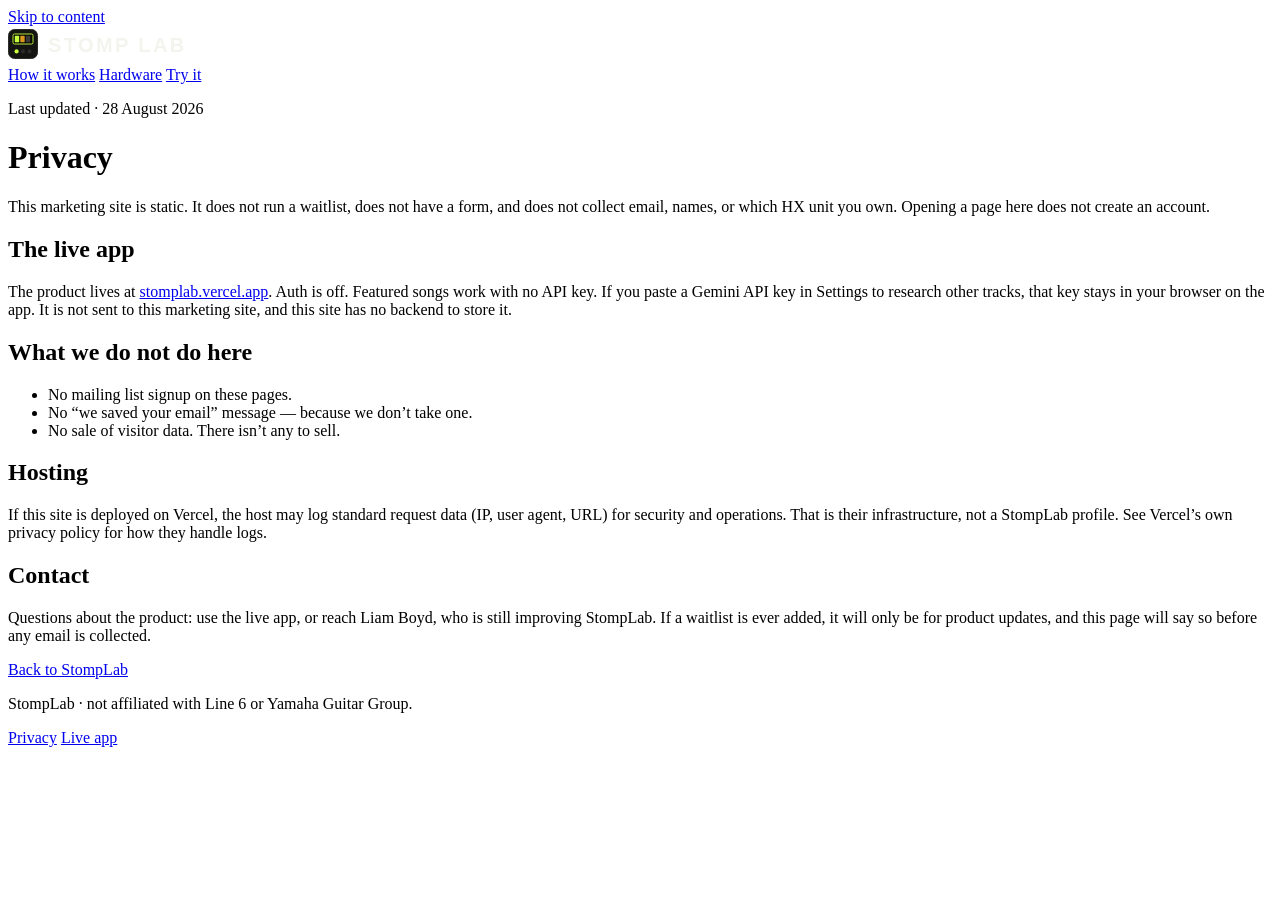
==== privacy.html @ 1ade44bf "Add StompLab promotional landing" ====
<!DOCTYPE html>
<html lang="en">
<head>
  <meta charset="utf-8">
  <meta name="viewport" content="width=device-width, initial-scale=1">
  <title>Privacy — StompLab</title>
  <meta name="description" content="StompLab marketing site collects no personal data. Research API keys stay in your browser on the app.">
  <meta name="theme-color" content="#090908">
  <meta name="robots" content="index,follow">
  <link rel="icon" href="favicon.svg" type="image/svg+xml">
  <link rel="preconnect" href="https://fonts.googleapis.com">
  <link rel="preconnect" href="https://fonts.gstatic.com" crossorigin>
  <link href="https://fonts.googleapis.com/css2?family=Big+Shoulders+Display:wght@700;800&family=IBM+Plex+Mono:wght@400;500&family=IBM+Plex+Sans:ital,wght@0,400;0,500;0,600;1,400&display=swap" rel="stylesheet">
  <link rel="stylesheet" href="styles.css">
</head>
<body>
  <a class="skip" href="#main">Skip to content</a>
  <header class="site-header">
    <div class="wrap header-inner">
      <a class="wordmark" href="index.html">
        <img src="wordmark.svg" width="248" height="36" alt="StompLab">
      </a>
      <nav class="site-nav" aria-label="Primary">
        <a href="index.html#how">How it works</a>
        <a href="index.html#hardware">Hardware</a>
        <a class="btn btn-primary" href="https://stomplab.vercel.app">Try it</a>
      </nav>
    </div>
  </header>
  <main id="main" class="wrap legal">
    <p class="kicker">Last updated · 28 August 2026</p>
    <h1>Privacy</h1>
    <p>This marketing site is static. It does not run a waitlist, does not have a form, and does not collect email, names, or which HX unit you own. Opening a page here does not create an account.</p>
    <h2>The live app</h2>
    <p>The product lives at <a href="https://stomplab.vercel.app">stomplab.vercel.app</a>. Auth is off. Featured songs work with no API key. If you paste a Gemini API key in Settings to research other tracks, that key stays in your browser on the app. It is not sent to this marketing site, and this site has no backend to store it.</p>
    <h2>What we do not do here</h2>
    <ul>
      <li>No mailing list signup on these pages.</li>
      <li>No “we saved your email” message — because we don’t take one.</li>
      <li>No sale of visitor data. There isn’t any to sell.</li>
    </ul>
    <h2>Hosting</h2>
    <p>If this site is deployed on Vercel, the host may log standard request data (IP, user agent, URL) for security and operations. That is their infrastructure, not a StompLab profile. See Vercel’s own privacy policy for how they handle logs.</p>
    <h2>Contact</h2>
    <p>Questions about the product: use the live app, or reach Liam Boyd, who is still improving StompLab. If a waitlist is ever added, it will only be for product updates, and this page will say so before any email is collected.</p>
    <p><a href="index.html">Back to StompLab</a></p>
  </main>
  <footer class="site-footer">
    <div class="wrap footer-inner">
      <p>StompLab · not affiliated with Line 6 or Yamaha Guitar Group.</p>
      <nav aria-label="Footer">
        <a href="privacy.html">Privacy</a>
        <a href="https://stomplab.vercel.app">Live app</a>
      </nav>
    </div>
  </footer>
</body>
</html>
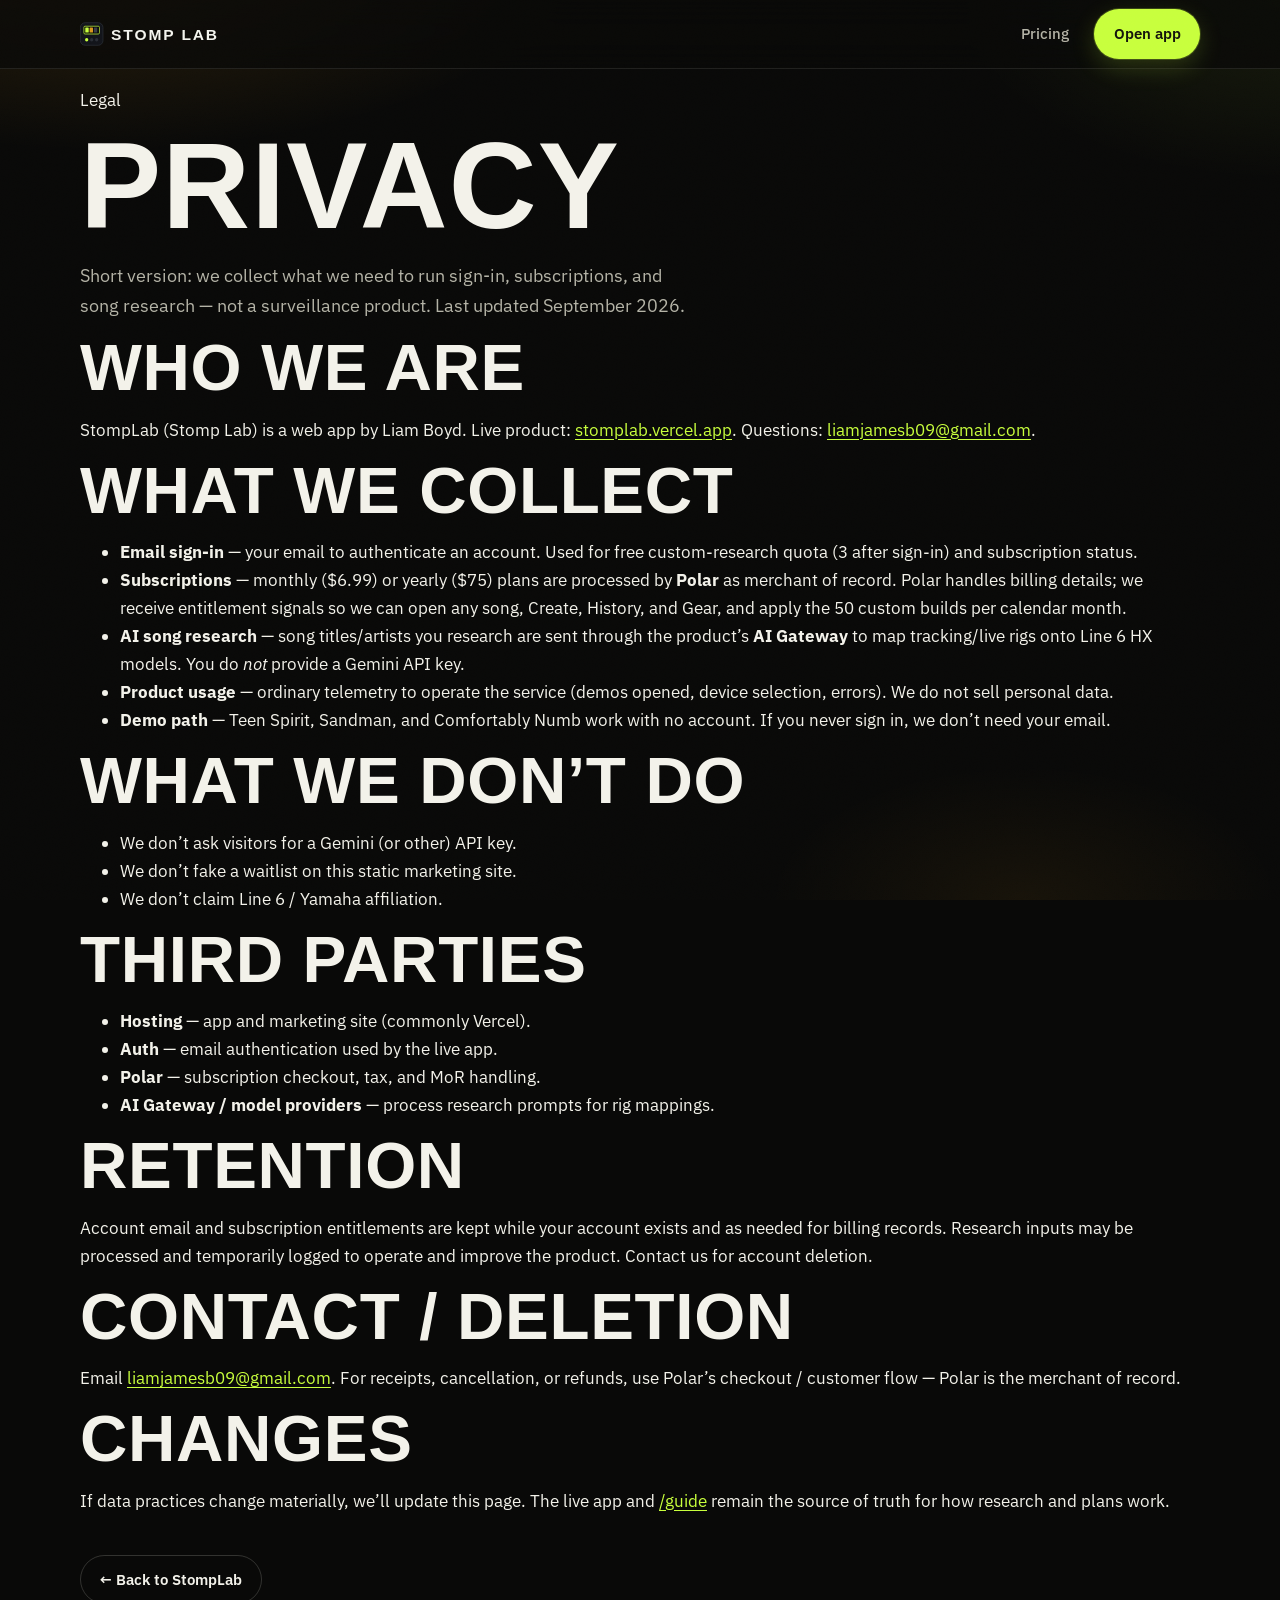
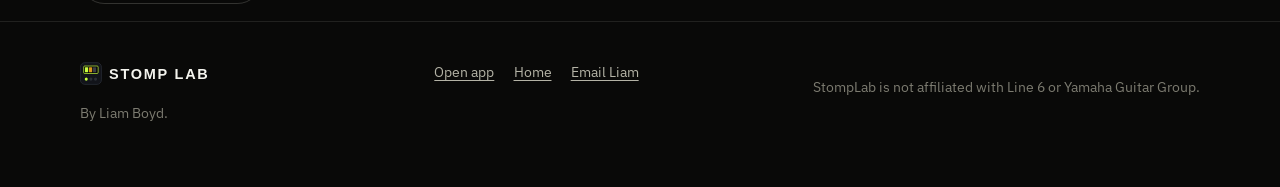
==== commit 0d3b6c02: "Update privacy for Polar subscriptions and AI Gateway (no visitor Gemini key)" ====
--- a/privacy.html
+++ b/privacy.html
@@ -4,54 +4,81 @@
   <meta charset="utf-8">
   <meta name="viewport" content="width=device-width, initial-scale=1">
   <title>Privacy — StompLab</title>
-  <meta name="description" content="StompLab marketing site collects no personal data. Research API keys stay in your browser on the app.">
-  <meta name="theme-color" content="#090908">
-  <meta name="robots" content="index,follow">
+  <meta name="description" content="How StompLab handles email sign-in, Polar subscriptions, and AI song research. Short and honest.">
+  <meta name="theme-color" content="#0B0C0E">
+  <meta name="color-scheme" content="dark">
   <link rel="icon" href="favicon.svg" type="image/svg+xml">
+  <link rel="canonical" href="./privacy">
+  <meta property="og:title" content="Privacy — StompLab">
+  <meta property="og:description" content="Auth emails, Polar subscriptions, AI research — what StompLab collects and why.">
+  <meta property="og:image" content="https://stomplab.vercel.app/og.jpg">
+  <meta name="twitter:card" content="summary_large_image">
+  <meta name="twitter:image" content="https://stomplab.vercel.app/og.jpg">
   <link rel="preconnect" href="https://fonts.googleapis.com">
   <link rel="preconnect" href="https://fonts.gstatic.com" crossorigin>
-  <link href="https://fonts.googleapis.com/css2?family=Big+Shoulders+Display:wght@700;800&family=IBM+Plex+Mono:wght@400;500&family=IBM+Plex+Sans:ital,wght@0,400;0,500;0,600;1,400&display=swap" rel="stylesheet">
+  <link href="https://fonts.googleapis.com/css2?family=Archivo:wght@600;700;800&family=IBM+Plex+Mono:wght@400;500&family=IBM+Plex+Sans:ital,wght@0,400;0,500;0,600;1,400&display=swap" rel="stylesheet">
   <link rel="stylesheet" href="styles.css">
 </head>
-<body>
+<body id="top">
   <a class="skip" href="#main">Skip to content</a>
   <header class="site-header">
     <div class="wrap header-inner">
-      <a class="wordmark" href="index.html">
-        <img src="wordmark.svg" width="248" height="36" alt="StompLab">
-      </a>
-      <nav class="site-nav" aria-label="Primary">
-        <a href="index.html#how">How it works</a>
-        <a href="index.html#hardware">Hardware</a>
-        <a class="btn btn-primary" href="https://stomplab.vercel.app">Try it</a>
+      <a class="wordmark" href="./" aria-label="StompLab home"><img src="wordmark.svg" width="248" height="36" alt="StompLab"></a>
+      <nav class="site-nav" id="site-nav" aria-label="Primary" style="display:flex">
+        <a href="./#pricing">Pricing</a>
+        <a class="btn btn-primary" href="https://stomplab.vercel.app">Open app</a>
       </nav>
     </div>
   </header>
-  <main id="main" class="wrap legal">
-    <p class="kicker">Last updated · 28 August 2026</p>
-    <h1>Privacy</h1>
-    <p>This marketing site is static. It does not run a waitlist, does not have a form, and does not collect email, names, or which HX unit you own. Opening a page here does not create an account.</p>
-    <h2>The live app</h2>
-    <p>The product lives at <a href="https://stomplab.vercel.app">stomplab.vercel.app</a>. Auth is off. Featured songs work with no API key. If you paste a Gemini API key in Settings to research other tracks, that key stays in your browser on the app. It is not sent to this marketing site, and this site has no backend to store it.</p>
-    <h2>What we do not do here</h2>
-    <ul>
-      <li>No mailing list signup on these pages.</li>
-      <li>No “we saved your email” message — because we don’t take one.</li>
-      <li>No sale of visitor data. There isn’t any to sell.</li>
-    </ul>
-    <h2>Hosting</h2>
-    <p>If this site is deployed on Vercel, the host may log standard request data (IP, user agent, URL) for security and operations. That is their infrastructure, not a StompLab profile. See Vercel’s own privacy policy for how they handle logs.</p>
-    <h2>Contact</h2>
-    <p>Questions about the product: use the live app, or reach Liam Boyd, who is still improving StompLab. If a waitlist is ever added, it will only be for product updates, and this page will say so before any email is collected.</p>
-    <p><a href="index.html">Back to StompLab</a></p>
+  <main id="main" class="legal-page">
+    <div class="wrap narrow">
+      <p class="section-kicker">Legal</p>
+      <h1>Privacy</h1>
+      <p class="lede">Short version: we collect what we need to run sign-in, subscriptions, and song research — not a surveillance product. Last updated September 2026.</p>
+      <h2>Who we are</h2>
+      <p>StompLab (Stomp Lab) is a web app by Liam Boyd. Live product: <a href="https://stomplab.vercel.app">stomplab.vercel.app</a>. Questions: <a href="mailto:liamjamesb09@gmail.com">liamjamesb09@gmail.com</a>.</p>
+      <h2>What we collect</h2>
+      <ul>
+        <li><strong>Email sign-in</strong> — your email to authenticate an account. Used for free custom-research quota (3 after sign-in) and subscription status.</li>
+        <li><strong>Subscriptions</strong> — monthly ($6.99) or yearly ($75) plans are processed by <strong>Polar</strong> as merchant of record. Polar handles billing details; we receive entitlement signals so we can open any song, Create, History, and Gear, and apply the 50 custom builds per calendar month.</li>
+        <li><strong>AI song research</strong> — song titles/artists you research are sent through the product’s <strong>AI Gateway</strong> to map tracking/live rigs onto Line&nbsp;6 HX models. You do <em>not</em> provide a Gemini API key.</li>
+        <li><strong>Product usage</strong> — ordinary telemetry to operate the service (demos opened, device selection, errors). We do not sell personal data.</li>
+        <li><strong>Demo path</strong> — Teen Spirit, Sandman, and Comfortably Numb work with no account. If you never sign in, we don’t need your email.</li>
+      </ul>
+      <h2>What we don’t do</h2>
+      <ul>
+        <li>We don’t ask visitors for a Gemini (or other) API key.</li>
+        <li>We don’t fake a waitlist on this static marketing site.</li>
+        <li>We don’t claim Line&nbsp;6 / Yamaha affiliation.</li>
+      </ul>
+      <h2>Third parties</h2>
+      <ul>
+        <li><strong>Hosting</strong> — app and marketing site (commonly Vercel).</li>
+        <li><strong>Auth</strong> — email authentication used by the live app.</li>
+        <li><strong>Polar</strong> — subscription checkout, tax, and MoR handling.</li>
+        <li><strong>AI Gateway / model providers</strong> — process research prompts for rig mappings.</li>
+      </ul>
+      <h2>Retention</h2>
+      <p>Account email and subscription entitlements are kept while your account exists and as needed for billing records. Research inputs may be processed and temporarily logged to operate and improve the product. Contact us for account deletion.</p>
+      <h2>Contact / deletion</h2>
+      <p>Email <a href="mailto:liamjamesb09@gmail.com">liamjamesb09@gmail.com</a>. For receipts, cancellation, or refunds, use Polar’s checkout / customer flow — Polar is the merchant of record.</p>
+      <h2>Changes</h2>
+      <p>If data practices change materially, we’ll update this page. The live app and <a href="https://stomplab.vercel.app/guide">/guide</a> remain the source of truth for how research and plans work.</p>
+      <p style="margin-top:2.5rem"><a class="btn btn-ghost" href="./">← Back to StompLab</a></p>
+    </div>
   </main>
   <footer class="site-footer">
     <div class="wrap footer-inner">
-      <p>StompLab · not affiliated with Line 6 or Yamaha Guitar Group.</p>
-      <nav aria-label="Footer">
-        <a href="privacy.html">Privacy</a>
-        <a href="https://stomplab.vercel.app">Live app</a>
+      <div class="footer-brand">
+        <img src="wordmark.svg" width="180" height="26" alt="StompLab">
+        <p>By Liam Boyd.</p>
+      </div>
+      <nav class="footer-nav" aria-label="Footer">
+        <a href="https://stomplab.vercel.app">Open app</a>
+        <a href="./">Home</a>
+        <a href="mailto:liamjamesb09@gmail.com">Email Liam</a>
       </nav>
+      <p class="footer-legal">StompLab is not affiliated with Line&nbsp;6 or Yamaha Guitar Group.</p>
     </div>
   </footer>
 </body>
--- a/styles.css
+++ b/styles.css
@@ -0,0 +1,725 @@
+/* StompLab marketing — dark studio, tube-amp amber, pedal LED green */
+:root {
+  --bg: #090908;
+  --bg-2: #10100e;
+  --surface: #151513;
+  --surface-2: #1c1c18;
+  --ink: #f3f2ea;
+  --muted: #b4b3a6;
+  --faint: #7c7b70;
+  --line: rgba(243, 242, 234, 0.1);
+  --line-strong: rgba(243, 242, 234, 0.18);
+  --led: #c8ff3d;
+  --led-dim: #7aa61f;
+  --amber: #ffb020;
+  --amber-dim: #c47e10;
+  --danger: #ff6a4a;
+  --shadow: 0 24px 60px rgba(0, 0, 0, 0.45);
+  --radius: 18px;
+  --max: 1120px;
+  --font-display: "Big Shoulders Display", "Arial Narrow", Impact, sans-serif;
+  --font-body: "IBM Plex Sans", "Helvetica Neue", Helvetica, Arial, sans-serif;
+  --font-mono: "IBM Plex Mono", ui-monospace, SFMono-Regular, Menlo, monospace;
+  color-scheme: dark;
+}
+
+*,
+*::before,
+*::after {
+  box-sizing: border-box;
+}
+
+html {
+  scroll-behavior: smooth;
+}
+
+html:focus-within {
+  scroll-behavior: smooth;
+}
+
+body {
+  margin: 0;
+  min-height: 100%;
+  font-family: var(--font-body);
+  font-size: 1.0625rem;
+  line-height: 1.65;
+  color: var(--ink);
+  background: var(--bg);
+  overflow-x: hidden;
+}
+
+body::before {
+  content: "";
+  position: fixed;
+  inset: 0;
+  pointer-events: none;
+  z-index: -2;
+  background:
+    radial-gradient(ellipse 70% 45% at 8% -8%, rgba(255, 176, 32, 0.16), transparent 55%),
+    radial-gradient(ellipse 50% 40% at 100% 0%, rgba(200, 255, 61, 0.08), transparent 50%),
+    radial-gradient(ellipse 40% 30% at 80% 100%, rgba(255, 176, 32, 0.06), transparent 50%),
+    var(--bg);
+}
+
+body::after {
+  content: "";
+  position: fixed;
+  inset: 0;
+  pointer-events: none;
+  z-index: 40;
+  opacity: 0.035;
+  mix-blend-mode: overlay;
+  background-image: url("data:image/svg+xml,%3Csvg xmlns='http://www.w3.org/2000/svg' width='180' height='180'%3E%3Cfilter id='n'%3E%3CfeTurbulence type='fractalNoise' baseFrequency='.85' numOctaves='4' stitchTiles='stitch'/%3E%3C/filter%3E%3Crect width='180' height='180' filter='url(%23n)' opacity='.9'/%3E%3C/svg%3E");
+}
+
+img {
+  max-width: 100%;
+  height: auto;
+  display: block;
+}
+
+a {
+  color: var(--led);
+  text-decoration-thickness: 1px;
+  text-underline-offset: 0.18em;
+}
+
+a:hover {
+  color: var(--ink);
+}
+
+:focus-visible {
+  outline: 2px solid var(--led);
+  outline-offset: 3px;
+}
+
+.skip {
+  position: absolute;
+  left: 1rem;
+  top: -4rem;
+  z-index: 100;
+  padding: 0.6rem 1rem;
+  background: var(--led);
+  color: #111;
+  font-weight: 600;
+  border-radius: 8px;
+}
+
+.skip:focus {
+  top: 1rem;
+}
+
+.wrap {
+  width: min(100% - 2rem, var(--max));
+  margin-inline: auto;
+}
+
+.kicker {
+  display: inline-flex;
+  align-items: center;
+  gap: 0.55rem;
+  margin: 0 0 0.85rem;
+  font-family: var(--font-mono);
+  font-size: 0.72rem;
+  font-weight: 500;
+  letter-spacing: 0.16em;
+  text-transform: uppercase;
+  color: var(--amber);
+}
+
+.kicker::before {
+  content: "";
+  width: 0.55rem;
+  height: 0.55rem;
+  border-radius: 50%;
+  background: var(--led);
+  box-shadow: 0 0 0 4px rgba(200, 255, 61, 0.15), 0 0 12px var(--led);
+  animation: pulse 2.4s ease-in-out infinite;
+}
+
+@keyframes pulse {
+  0%, 100% { opacity: 1; }
+  50% { opacity: 0.45; }
+}
+
+h1, h2, h3 {
+  font-family: var(--font-display);
+  font-weight: 800;
+  letter-spacing: 0.01em;
+  line-height: 0.92;
+  margin: 0;
+  text-wrap: balance;
+}
+
+h1 {
+  font-size: clamp(3.4rem, 11vw, 7.6rem);
+  text-transform: uppercase;
+}
+
+h2 {
+  font-size: clamp(2.2rem, 5.4vw, 4.1rem);
+  text-transform: uppercase;
+}
+
+h3 {
+  font-size: 1.45rem;
+  letter-spacing: 0.04em;
+  text-transform: uppercase;
+}
+
+.lede {
+  max-width: 38rem;
+  color: var(--muted);
+  font-size: 1.125rem;
+}
+
+.muted {
+  color: var(--muted);
+}
+
+.faint {
+  color: var(--faint);
+  font-size: 0.92rem;
+}
+
+/* Header */
+.site-header {
+  position: sticky;
+  top: 0;
+  z-index: 30;
+  backdrop-filter: blur(16px);
+  background: rgba(9, 9, 8, 0.78);
+  border-bottom: 1px solid var(--line);
+}
+
+.header-inner {
+  display: flex;
+  align-items: center;
+  justify-content: space-between;
+  gap: 1rem;
+  min-height: 4.25rem;
+}
+
+.wordmark {
+  display: flex;
+  align-items: center;
+  gap: 0.7rem;
+  color: inherit;
+  text-decoration: none;
+}
+
+.wordmark img {
+  height: 28px;
+  width: auto;
+}
+
+.wordmark:hover {
+  color: inherit;
+}
+
+.site-nav {
+  display: flex;
+  align-items: center;
+  gap: 1.6rem;
+}
+
+.site-nav a:not(.btn) {
+  color: var(--muted);
+  text-decoration: none;
+  font-size: 0.95rem;
+  font-weight: 500;
+}
+
+.site-nav a:not(.btn):hover {
+  color: var(--ink);
+}
+
+.nav-toggle {
+  display: none;
+  width: 2.6rem;
+  height: 2.6rem;
+  border: 1px solid var(--line-strong);
+  border-radius: 10px;
+  background: var(--surface);
+  color: var(--ink);
+  cursor: pointer;
+}
+
+.nav-toggle span,
+.nav-toggle span::before,
+.nav-toggle span::after {
+  display: block;
+  width: 1.1rem;
+  height: 2px;
+  background: currentColor;
+  position: relative;
+  margin: 0 auto;
+}
+
+.nav-toggle span::before,
+.nav-toggle span::after {
+  content: "";
+  position: absolute;
+  left: 0;
+}
+
+.nav-toggle span::before { top: -5px; }
+.nav-toggle span::after { top: 5px; }
+
+/* Buttons */
+.btn {
+  display: inline-flex;
+  align-items: center;
+  justify-content: center;
+  gap: 0.5rem;
+  min-height: 2.85rem;
+  padding: 0.7rem 1.15rem;
+  border-radius: 999px;
+  border: 1px solid transparent;
+  font-family: inherit;
+  font-size: 0.95rem;
+  font-weight: 600;
+  text-decoration: none;
+  cursor: pointer;
+  transition: transform 0.15s ease, background 0.15s ease, border-color 0.15s ease, color 0.15s ease;
+}
+
+.btn:hover {
+  transform: translateY(-1px);
+}
+
+.btn-primary {
+  background: var(--led);
+  color: #14140c;
+  box-shadow: 0 0 0 1px rgba(200, 255, 61, 0.2), 0 8px 24px rgba(200, 255, 61, 0.18);
+}
+
+.btn-primary:hover {
+  color: #14140c;
+  background: #d6ff6a;
+}
+
+.btn-ghost {
+  background: transparent;
+  color: var(--ink);
+  border-color: var(--line-strong);
+}
+
+.btn-ghost:hover {
+  color: var(--ink);
+  border-color: var(--led);
+}
+
+.btn-lg {
+  min-height: 3.2rem;
+  padding: 0.85rem 1.4rem;
+}
+
+.cta-row {
+  display: flex;
+  flex-wrap: wrap;
+  gap: 0.75rem;
+  margin-top: 1.6rem;
+}
+
+/* Hero */
+.hero {
+  padding: 3.4rem 0 4.5rem;
+}
+
+.hero-grid {
+  display: grid;
+  grid-template-columns: 1.05fr 0.95fr;
+  gap: 3rem;
+  align-items: center;
+}
+
+.hero h1 span {
+  display: block;
+}
+
+.hero h1 .out {
+  color: var(--led);
+}
+
+.shot {
+  position: relative;
+  border-radius: calc(var(--radius) + 6px);
+  background:
+    linear-gradient(180deg, rgba(255, 176, 32, 0.12), transparent 40%),
+    var(--surface);
+  border: 1px solid var(--line-strong);
+  box-shadow: var(--shadow), inset 0 1px 0 rgba(255, 255, 255, 0.04);
+  overflow: hidden;
+}
+
+.shot img {
+  width: 100%;
+  aspect-ratio: 16 / 10;
+  object-fit: cover;
+  object-position: top center;
+}
+
+.shot figcaption {
+  display: flex;
+  justify-content: space-between;
+  gap: 1rem;
+  padding: 0.85rem 1rem 1rem;
+  font-family: var(--font-mono);
+  font-size: 0.72rem;
+  letter-spacing: 0.08em;
+  text-transform: uppercase;
+  color: var(--muted);
+}
+
+.led-dot {
+  color: var(--led);
+}
+
+.hero-note {
+  margin-top: 1.35rem;
+  font-size: 0.92rem;
+  color: var(--faint);
+  max-width: 36rem;
+}
+
+/* Problem */
+.problem {
+  padding: 4.5rem 0;
+  border-top: 1px solid var(--line);
+}
+
+.problem-grid {
+  display: grid;
+  grid-template-columns: 1fr 1fr;
+  gap: 2.5rem;
+  margin-top: 1.6rem;
+}
+
+.pain-list {
+  list-style: none;
+  margin: 0;
+  padding: 0;
+  display: grid;
+  gap: 1rem;
+}
+
+.pain-list li {
+  padding: 1.1rem 1.15rem;
+  background: var(--surface);
+  border: 1px solid var(--line);
+  border-radius: 14px;
+}
+
+.pain-list strong {
+  display: block;
+  font-family: var(--font-display);
+  font-size: 1.2rem;
+  letter-spacing: 0.04em;
+  text-transform: uppercase;
+  margin-bottom: 0.25rem;
+  color: var(--amber);
+}
+
+/* How */
+.how {
+  padding: 4.5rem 0 5rem;
+  background:
+    linear-gradient(180deg, transparent, rgba(200, 255, 61, 0.03) 40%, transparent),
+    var(--bg-2);
+  border-top: 1px solid var(--line);
+  border-bottom: 1px solid var(--line);
+}
+
+.steps {
+  display: grid;
+  grid-template-columns: repeat(3, 1fr);
+  gap: 1.1rem;
+  margin-top: 2rem;
+  counter-reset: step;
+}
+
+.step {
+  position: relative;
+  padding: 1.4rem 1.25rem 1.5rem;
+  background: var(--surface);
+  border: 1px solid var(--line);
+  border-radius: var(--radius);
+  min-height: 100%;
+}
+
+.step::before {
+  counter-increment: step;
+  content: counter(step, decimal-leading-zero);
+  display: block;
+  font-family: var(--font-display);
+  font-size: 2.4rem;
+  line-height: 1;
+  color: var(--led);
+  margin-bottom: 0.85rem;
+}
+
+.step p {
+  margin: 0.55rem 0 0;
+  color: var(--muted);
+}
+
+/* Hardware */
+.hardware {
+  padding: 4.8rem 0;
+}
+
+.hw-grid {
+  display: grid;
+  grid-template-columns: 1fr 1fr;
+  gap: 1.1rem;
+  margin-top: 2rem;
+}
+
+.hw-card {
+  padding: 1.5rem;
+  background: var(--surface);
+  border: 1px solid var(--line);
+  border-radius: var(--radius);
+  background-image:
+    repeating-linear-gradient(
+      90deg,
+      transparent 0,
+      transparent 7px,
+      rgba(255, 176, 32, 0.035) 7px,
+      rgba(255, 176, 32, 0.035) 8px
+    );
+}
+
+.unit {
+  width: 100%;
+  height: 88px;
+  margin: 1.1rem 0 1.2rem;
+}
+
+.tag-row {
+  display: flex;
+  flex-wrap: wrap;
+  gap: 0.4rem;
+  margin-top: 1rem;
+}
+
+.tag {
+  font-family: var(--font-mono);
+  font-size: 0.7rem;
+  letter-spacing: 0.08em;
+  text-transform: uppercase;
+  padding: 0.32rem 0.55rem;
+  border-radius: 999px;
+  border: 1px solid var(--line-strong);
+  color: var(--muted);
+}
+
+.tag-on {
+  color: #14200a;
+  background: var(--led);
+  border-color: var(--led);
+}
+
+.disclaimer {
+  margin-top: 1.4rem;
+  padding: 1rem 1.15rem;
+  border-left: 3px solid var(--amber);
+  background: rgba(255, 176, 32, 0.06);
+  color: var(--muted);
+  border-radius: 0 12px 12px 0;
+}
+
+/* Featured */
+.featured {
+  padding: 4.8rem 0;
+  border-top: 1px solid var(--line);
+}
+
+.cards {
+  display: grid;
+  grid-template-columns: 1fr 1fr;
+  gap: 1.15rem;
+  margin-top: 2rem;
+}
+
+.card {
+  display: flex;
+  flex-direction: column;
+  background: var(--surface);
+  border: 1px solid var(--line);
+  border-radius: calc(var(--radius) + 4px);
+  overflow: hidden;
+  color: inherit;
+  text-decoration: none;
+  transition: border-color 0.15s ease, transform 0.15s ease;
+}
+
+.card:hover {
+  color: inherit;
+  border-color: var(--led-dim);
+  transform: translateY(-3px);
+}
+
+.card img {
+  width: 100%;
+  aspect-ratio: 16 / 10;
+  object-fit: cover;
+  object-position: top center;
+}
+
+.card-body {
+  padding: 1.2rem 1.25rem 1.4rem;
+  display: flex;
+  flex-direction: column;
+  gap: 0.45rem;
+  flex: 1;
+}
+
+.card-body .artist {
+  font-family: var(--font-mono);
+  font-size: 0.72rem;
+  letter-spacing: 0.14em;
+  text-transform: uppercase;
+  color: var(--amber);
+}
+
+.card-body p {
+  margin: 0.2rem 0 0.6rem;
+  color: var(--muted);
+  font-size: 0.98rem;
+}
+
+.card-cta {
+  margin-top: auto;
+  font-weight: 600;
+  color: var(--led);
+}
+
+.more-note {
+  margin-top: 1.25rem;
+  color: var(--faint);
+}
+
+/* Convert */
+.convert {
+  padding: 4.5rem 0 5rem;
+  background: var(--bg-2);
+  border-top: 1px solid var(--line);
+}
+
+.convert-panel {
+  padding: clamp(1.5rem, 4vw, 2.6rem);
+  border-radius: 24px;
+  border: 1px solid var(--line-strong);
+  background:
+    radial-gradient(ellipse at 0% 0%, rgba(200, 255, 61, 0.12), transparent 45%),
+    radial-gradient(ellipse at 100% 100%, rgba(255, 176, 32, 0.1), transparent 40%),
+    var(--surface);
+}
+
+.convert-panel p {
+  max-width: 40rem;
+  color: var(--muted);
+}
+
+/* Footer */
+.site-footer {
+  padding: 2.4rem 0 3rem;
+  border-top: 1px solid var(--line);
+  color: var(--faint);
+  font-size: 0.9rem;
+}
+
+.footer-inner {
+  display: flex;
+  flex-wrap: wrap;
+  justify-content: space-between;
+  gap: 1rem 2rem;
+}
+
+.site-footer a {
+  color: var(--muted);
+}
+
+.site-footer nav {
+  display: flex;
+  gap: 1.2rem;
+}
+
+/* Privacy page */
+.legal {
+  padding: 3.5rem 0 5rem;
+  max-width: 42rem;
+}
+
+.legal h1 {
+  font-size: clamp(2.6rem, 7vw, 4.4rem);
+  margin-bottom: 0.8rem;
+}
+
+.legal h2 {
+  font-size: 1.7rem;
+  margin: 2rem 0 0.6rem;
+}
+
+.legal p,
+.legal li {
+  color: var(--muted);
+}
+
+/* Mobile */
+@media (max-width: 860px) {
+  .nav-toggle {
+    display: inline-flex;
+    align-items: center;
+    justify-content: center;
+  }
+
+  .site-nav {
+    position: absolute;
+    top: calc(100% + 0px);
+    right: 1rem;
+    left: 1rem;
+    display: none;
+    flex-direction: column;
+    align-items: stretch;
+    gap: 0.35rem;
+    padding: 0.85rem;
+    background: #141412;
+    border: 1px solid var(--line-strong);
+    border-radius: 14px;
+    box-shadow: var(--shadow);
+  }
+
+  .site-nav.is-open {
+    display: flex;
+  }
+
+  .site-nav a:not(.btn) {
+    padding: 0.7rem 0.65rem;
+  }
+
+  .hero-grid,
+  .problem-grid,
+  .steps,
+  .hw-grid,
+  .cards {
+    grid-template-columns: 1fr;
+  }
+
+  .hero {
+    padding-top: 2.2rem;
+  }
+}
+
+@media (prefers-reduced-motion: reduce) {
+  html { scroll-behavior: auto; }
+  *, *::before, *::after {
+    animation: none !important;
+    transition: none !important;
+  }
+}
+.steps { list-style: none; padding: 0; }
+code { font-family: var(--font-mono); font-size: 0.9em; color: var(--led); }
+@media (max-width: 860px) { .site-header:not(:has(.nav-toggle)) .site-nav { display: flex; position: static; flex-direction: row; flex-wrap: wrap; padding: 0; background: transparent; border: 0; box-shadow: none; } }
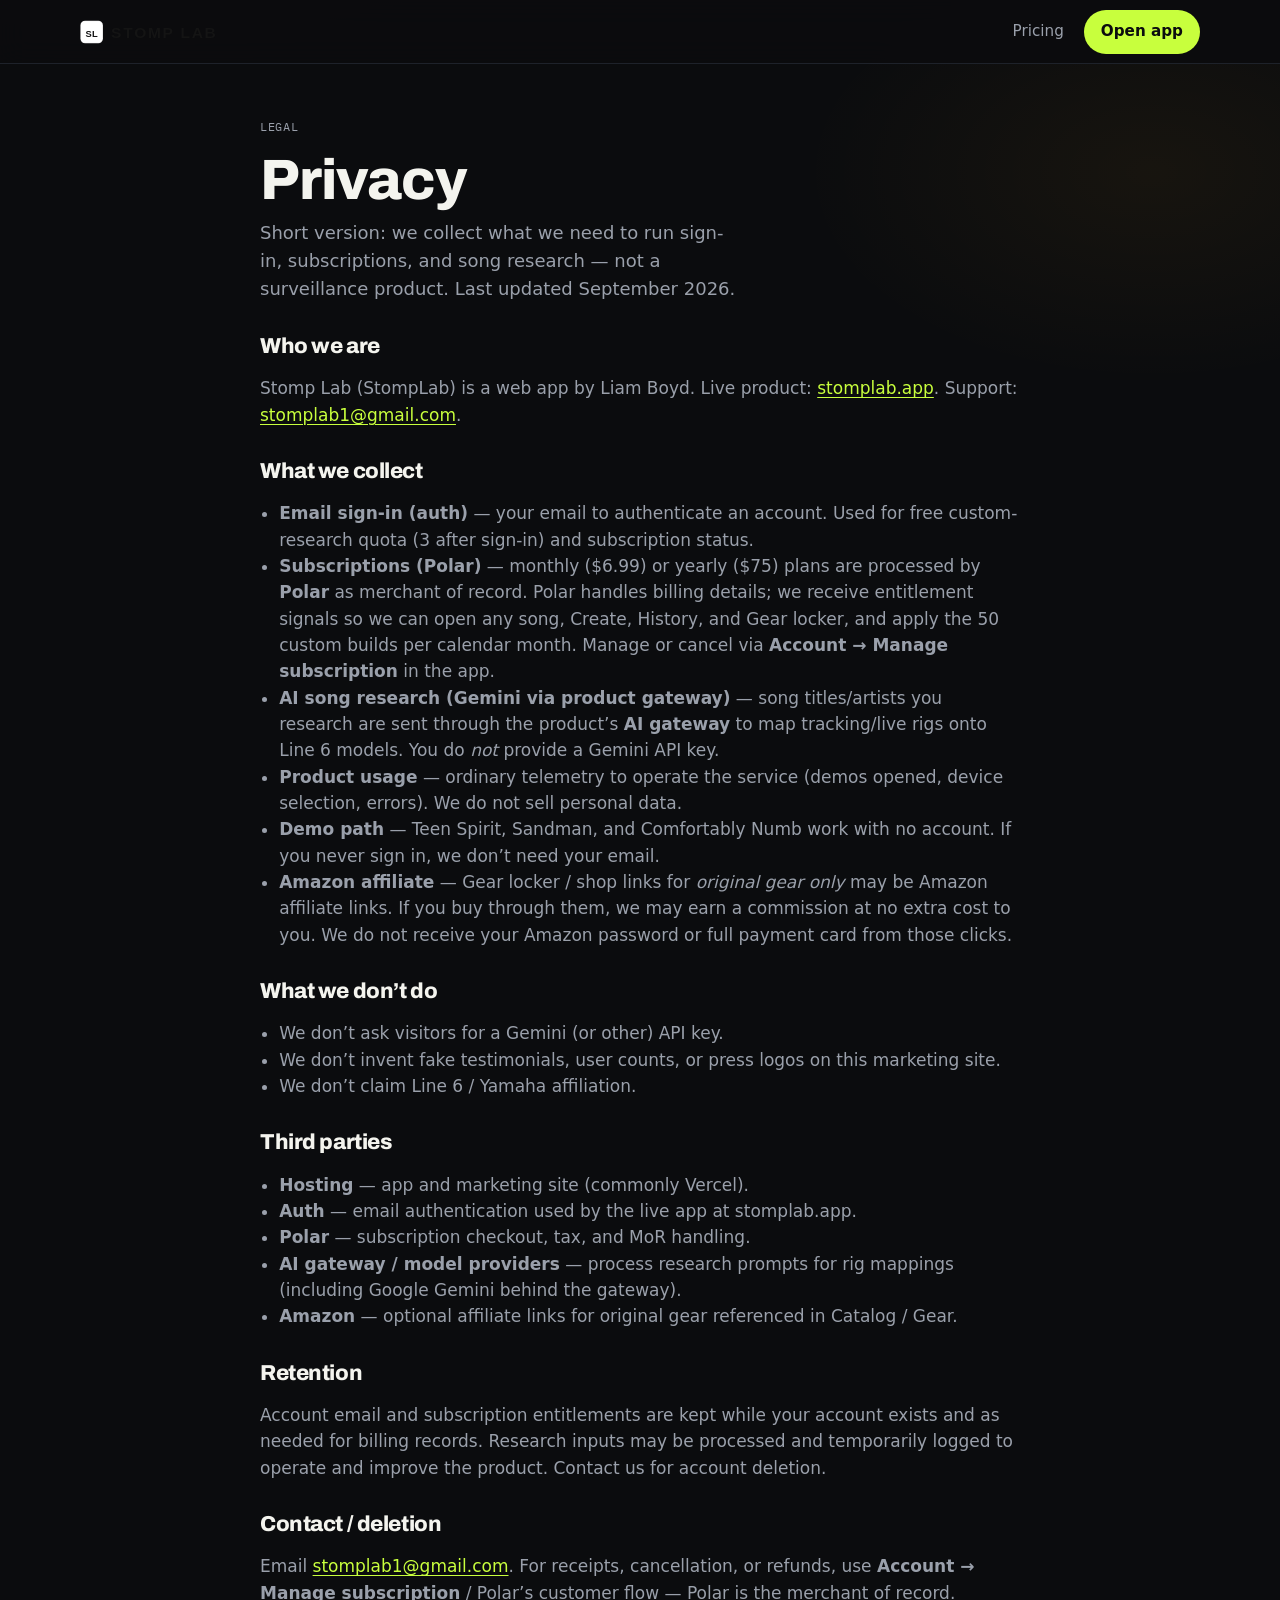
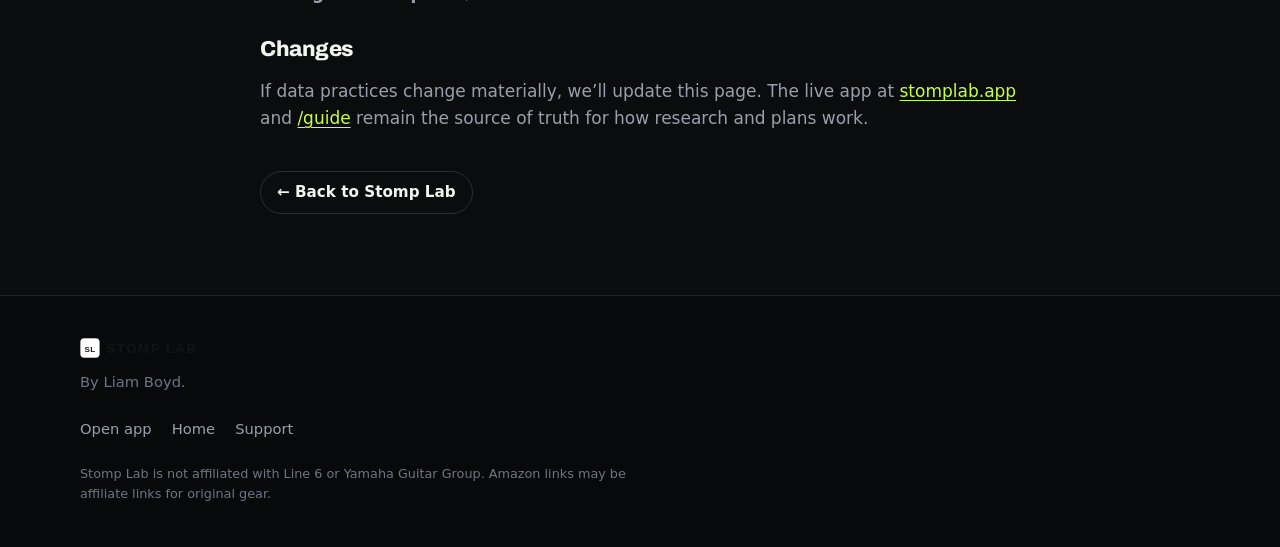
==== commit bd943b08: "Update privacy for cream brand, Polar, Gemini, Amazon, stomplab1@gmail.com" ====
--- a/privacy.html
+++ b/privacy.html
@@ -3,30 +3,30 @@
 <head>
   <meta charset="utf-8">
   <meta name="viewport" content="width=device-width, initial-scale=1">
-  <title>Privacy — StompLab</title>
-  <meta name="description" content="How StompLab handles email sign-in, Polar subscriptions, and AI song research. Short and honest.">
-  <meta name="theme-color" content="#0B0C0E">
-  <meta name="color-scheme" content="dark">
+  <title>Privacy — Stomp Lab</title>
+  <meta name="description" content="How Stomp Lab handles email sign-in, Polar subscriptions, AI song research, and Amazon affiliate links. Short and honest.">
+  <meta name="theme-color" content="#f3efe6">
+  <meta name="color-scheme" content="light">
   <link rel="icon" href="favicon.svg" type="image/svg+xml">
-  <link rel="canonical" href="./privacy">
-  <meta property="og:title" content="Privacy — StompLab">
-  <meta property="og:description" content="Auth emails, Polar subscriptions, AI research — what StompLab collects and why.">
-  <meta property="og:image" content="https://stomplab.vercel.app/og.jpg">
+  <link rel="canonical" href="https://stomplab-promo.vercel.app/privacy">
+  <meta property="og:title" content="Privacy — Stomp Lab">
+  <meta property="og:description" content="Auth emails, Polar subscriptions, AI research, Amazon affiliate — what Stomp Lab collects and why.">
+  <meta property="og:image" content="https://stomplab.app/og.jpg">
   <meta name="twitter:card" content="summary_large_image">
-  <meta name="twitter:image" content="https://stomplab.vercel.app/og.jpg">
+  <meta name="twitter:image" content="https://stomplab.app/og.jpg">
   <link rel="preconnect" href="https://fonts.googleapis.com">
   <link rel="preconnect" href="https://fonts.gstatic.com" crossorigin>
-  <link href="https://fonts.googleapis.com/css2?family=Archivo:wght@600;700;800&family=IBM+Plex+Mono:wght@400;500&family=IBM+Plex+Sans:ital,wght@0,400;0,500;0,600;1,400&display=swap" rel="stylesheet">
+  <link href="https://fonts.googleapis.com/css2?family=Archivo:ital,wght@0,400;0,500;0,600;0,700;1,400&family=IBM+Plex+Mono:wght@400;500&family=Oswald:wght@500;600;700&display=swap" rel="stylesheet">
   <link rel="stylesheet" href="styles.css">
 </head>
 <body id="top">
   <a class="skip" href="#main">Skip to content</a>
-  <header class="site-header">
+  <header class="site-header" id="site-header">
     <div class="wrap header-inner">
-      <a class="wordmark" href="./" aria-label="StompLab home"><img src="wordmark.svg" width="248" height="36" alt="StompLab"></a>
+      <a class="wordmark" href="./" aria-label="Stomp Lab home"><img src="wordmark.svg" width="248" height="36" alt="Stomp Lab"></a>
       <nav class="site-nav" id="site-nav" aria-label="Primary" style="display:flex">
         <a href="./#pricing">Pricing</a>
-        <a class="btn btn-primary" href="https://stomplab.vercel.app">Open app</a>
+        <a class="btn btn-primary" href="https://stomplab.app">Open app</a>
       </nav>
     </div>
   </header>
@@ -35,51 +35,61 @@
       <p class="section-kicker">Legal</p>
       <h1>Privacy</h1>
       <p class="lede">Short version: we collect what we need to run sign-in, subscriptions, and song research — not a surveillance product. Last updated September 2026.</p>
+
       <h2>Who we are</h2>
-      <p>StompLab (Stomp Lab) is a web app by Liam Boyd. Live product: <a href="https://stomplab.vercel.app">stomplab.vercel.app</a>. Questions: <a href="mailto:liamjamesb09@gmail.com">liamjamesb09@gmail.com</a>.</p>
+      <p>Stomp Lab (StompLab) is a web app by Liam Boyd. Live product: <a href="https://stomplab.app">stomplab.app</a>. Support: <a href="mailto:stomplab1@gmail.com">stomplab1@gmail.com</a>.</p>
+
       <h2>What we collect</h2>
       <ul>
-        <li><strong>Email sign-in</strong> — your email to authenticate an account. Used for free custom-research quota (3 after sign-in) and subscription status.</li>
-        <li><strong>Subscriptions</strong> — monthly ($6.99) or yearly ($75) plans are processed by <strong>Polar</strong> as merchant of record. Polar handles billing details; we receive entitlement signals so we can open any song, Create, History, and Gear, and apply the 50 custom builds per calendar month.</li>
-        <li><strong>AI song research</strong> — song titles/artists you research are sent through the product’s <strong>AI Gateway</strong> to map tracking/live rigs onto Line&nbsp;6 HX models. You do <em>not</em> provide a Gemini API key.</li>
+        <li><strong>Email sign-in (auth)</strong> — your email to authenticate an account. Used for free custom-research quota (3 after sign-in) and subscription status.</li>
+        <li><strong>Subscriptions (Polar)</strong> — monthly ($6.99) or yearly ($75) plans are processed by <strong>Polar</strong> as merchant of record. Polar handles billing details; we receive entitlement signals so we can open any song, Create, History, and Gear locker, and apply the 50 custom builds per calendar month. Manage or cancel via <strong>Account → Manage subscription</strong> in the app.</li>
+        <li><strong>AI song research (Gemini via product gateway)</strong> — song titles/artists you research are sent through the product’s <strong>AI gateway</strong> to map tracking/live rigs onto Line&nbsp;6 models. You do <em>not</em> provide a Gemini API key.</li>
         <li><strong>Product usage</strong> — ordinary telemetry to operate the service (demos opened, device selection, errors). We do not sell personal data.</li>
         <li><strong>Demo path</strong> — Teen Spirit, Sandman, and Comfortably Numb work with no account. If you never sign in, we don’t need your email.</li>
+        <li><strong>Amazon affiliate</strong> — Gear locker / shop links for <em>original gear only</em> may be Amazon affiliate links. If you buy through them, we may earn a commission at no extra cost to you. We do not receive your Amazon password or full payment card from those clicks.</li>
       </ul>
+
       <h2>What we don’t do</h2>
       <ul>
         <li>We don’t ask visitors for a Gemini (or other) API key.</li>
-        <li>We don’t fake a waitlist on this static marketing site.</li>
+        <li>We don’t invent fake testimonials, user counts, or press logos on this marketing site.</li>
         <li>We don’t claim Line&nbsp;6 / Yamaha affiliation.</li>
       </ul>
+
       <h2>Third parties</h2>
       <ul>
         <li><strong>Hosting</strong> — app and marketing site (commonly Vercel).</li>
-        <li><strong>Auth</strong> — email authentication used by the live app.</li>
+        <li><strong>Auth</strong> — email authentication used by the live app at stomplab.app.</li>
         <li><strong>Polar</strong> — subscription checkout, tax, and MoR handling.</li>
-        <li><strong>AI Gateway / model providers</strong> — process research prompts for rig mappings.</li>
+        <li><strong>AI gateway / model providers</strong> — process research prompts for rig mappings (including Google Gemini behind the gateway).</li>
+        <li><strong>Amazon</strong> — optional affiliate links for original gear referenced in Catalog / Gear.</li>
       </ul>
+
       <h2>Retention</h2>
       <p>Account email and subscription entitlements are kept while your account exists and as needed for billing records. Research inputs may be processed and temporarily logged to operate and improve the product. Contact us for account deletion.</p>
+
       <h2>Contact / deletion</h2>
-      <p>Email <a href="mailto:liamjamesb09@gmail.com">liamjamesb09@gmail.com</a>. For receipts, cancellation, or refunds, use Polar’s checkout / customer flow — Polar is the merchant of record.</p>
+      <p>Email <a href="mailto:stomplab1@gmail.com">stomplab1@gmail.com</a>. For receipts, cancellation, or refunds, use <strong>Account → Manage subscription</strong> / Polar’s customer flow — Polar is the merchant of record.</p>
+
       <h2>Changes</h2>
-      <p>If data practices change materially, we’ll update this page. The live app and <a href="https://stomplab.vercel.app/guide">/guide</a> remain the source of truth for how research and plans work.</p>
-      <p style="margin-top:2.5rem"><a class="btn btn-ghost" href="./">← Back to StompLab</a></p>
+      <p>If data practices change materially, we’ll update this page. The live app at <a href="https://stomplab.app">stomplab.app</a> and <a href="https://stomplab.app/guide">/guide</a> remain the source of truth for how research and plans work.</p>
+      <p style="margin-top:2.5rem"><a class="btn btn-ghost" href="./">← Back to Stomp Lab</a></p>
     </div>
   </main>
   <footer class="site-footer">
     <div class="wrap footer-inner">
       <div class="footer-brand">
-        <img src="wordmark.svg" width="180" height="26" alt="StompLab">
+        <img src="wordmark.svg" width="180" height="26" alt="Stomp Lab">
         <p>By Liam Boyd.</p>
       </div>
       <nav class="footer-nav" aria-label="Footer">
-        <a href="https://stomplab.vercel.app">Open app</a>
+        <a href="https://stomplab.app">Open app</a>
         <a href="./">Home</a>
-        <a href="mailto:liamjamesb09@gmail.com">Email Liam</a>
+        <a href="mailto:stomplab1@gmail.com">Support</a>
       </nav>
-      <p class="footer-legal">StompLab is not affiliated with Line&nbsp;6 or Yamaha Guitar Group.</p>
+      <p class="footer-legal">Stomp Lab is not affiliated with Line&nbsp;6 or Yamaha Guitar Group. Amazon links may be affiliate links for original gear.</p>
     </div>
   </footer>
+  <script src="main.js" defer></script>
 </body>
 </html>
--- a/styles.css
+++ b/styles.css
@@ -1,725 +1 @@
-/* StompLab marketing — dark studio, tube-amp amber, pedal LED green */
-:root {
-  --bg: #090908;
-  --bg-2: #10100e;
-  --surface: #151513;
-  --surface-2: #1c1c18;
-  --ink: #f3f2ea;
-  --muted: #b4b3a6;
-  --faint: #7c7b70;
-  --line: rgba(243, 242, 234, 0.1);
-  --line-strong: rgba(243, 242, 234, 0.18);
-  --led: #c8ff3d;
-  --led-dim: #7aa61f;
-  --amber: #ffb020;
-  --amber-dim: #c47e10;
-  --danger: #ff6a4a;
-  --shadow: 0 24px 60px rgba(0, 0, 0, 0.45);
-  --radius: 18px;
-  --max: 1120px;
-  --font-display: "Big Shoulders Display", "Arial Narrow", Impact, sans-serif;
-  --font-body: "IBM Plex Sans", "Helvetica Neue", Helvetica, Arial, sans-serif;
-  --font-mono: "IBM Plex Mono", ui-monospace, SFMono-Regular, Menlo, monospace;
-  color-scheme: dark;
-}
-
-*,
-*::before,
-*::after {
-  box-sizing: border-box;
-}
-
-html {
-  scroll-behavior: smooth;
-}
-
-html:focus-within {
-  scroll-behavior: smooth;
-}
-
-body {
-  margin: 0;
-  min-height: 100%;
-  font-family: var(--font-body);
-  font-size: 1.0625rem;
-  line-height: 1.65;
-  color: var(--ink);
-  background: var(--bg);
-  overflow-x: hidden;
-}
-
-body::before {
-  content: "";
-  position: fixed;
-  inset: 0;
-  pointer-events: none;
-  z-index: -2;
-  background:
-    radial-gradient(ellipse 70% 45% at 8% -8%, rgba(255, 176, 32, 0.16), transparent 55%),
-    radial-gradient(ellipse 50% 40% at 100% 0%, rgba(200, 255, 61, 0.08), transparent 50%),
-    radial-gradient(ellipse 40% 30% at 80% 100%, rgba(255, 176, 32, 0.06), transparent 50%),
-    var(--bg);
-}
-
-body::after {
-  content: "";
-  position: fixed;
-  inset: 0;
-  pointer-events: none;
-  z-index: 40;
-  opacity: 0.035;
-  mix-blend-mode: overlay;
-  background-image: url("data:image/svg+xml,%3Csvg xmlns='http://www.w3.org/2000/svg' width='180' height='180'%3E%3Cfilter id='n'%3E%3CfeTurbulence type='fractalNoise' baseFrequency='.85' numOctaves='4' stitchTiles='stitch'/%3E%3C/filter%3E%3Crect width='180' height='180' filter='url(%23n)' opacity='.9'/%3E%3C/svg%3E");
-}
-
-img {
-  max-width: 100%;
-  height: auto;
-  display: block;
-}
-
-a {
-  color: var(--led);
-  text-decoration-thickness: 1px;
-  text-underline-offset: 0.18em;
-}
-
-a:hover {
-  color: var(--ink);
-}
-
-:focus-visible {
-  outline: 2px solid var(--led);
-  outline-offset: 3px;
-}
-
-.skip {
-  position: absolute;
-  left: 1rem;
-  top: -4rem;
-  z-index: 100;
-  padding: 0.6rem 1rem;
-  background: var(--led);
-  color: #111;
-  font-weight: 600;
-  border-radius: 8px;
-}
-
-.skip:focus {
-  top: 1rem;
-}
-
-.wrap {
-  width: min(100% - 2rem, var(--max));
-  margin-inline: auto;
-}
-
-.kicker {
-  display: inline-flex;
-  align-items: center;
-  gap: 0.55rem;
-  margin: 0 0 0.85rem;
-  font-family: var(--font-mono);
-  font-size: 0.72rem;
-  font-weight: 500;
-  letter-spacing: 0.16em;
-  text-transform: uppercase;
-  color: var(--amber);
-}
-
-.kicker::before {
-  content: "";
-  width: 0.55rem;
-  height: 0.55rem;
-  border-radius: 50%;
-  background: var(--led);
-  box-shadow: 0 0 0 4px rgba(200, 255, 61, 0.15), 0 0 12px var(--led);
-  animation: pulse 2.4s ease-in-out infinite;
-}
-
-@keyframes pulse {
-  0%, 100% { opacity: 1; }
-  50% { opacity: 0.45; }
-}
-
-h1, h2, h3 {
-  font-family: var(--font-display);
-  font-weight: 800;
-  letter-spacing: 0.01em;
-  line-height: 0.92;
-  margin: 0;
-  text-wrap: balance;
-}
-
-h1 {
-  font-size: clamp(3.4rem, 11vw, 7.6rem);
-  text-transform: uppercase;
-}
-
-h2 {
-  font-size: clamp(2.2rem, 5.4vw, 4.1rem);
-  text-transform: uppercase;
-}
-
-h3 {
-  font-size: 1.45rem;
-  letter-spacing: 0.04em;
-  text-transform: uppercase;
-}
-
-.lede {
-  max-width: 38rem;
-  color: var(--muted);
-  font-size: 1.125rem;
-}
-
-.muted {
-  color: var(--muted);
-}
-
-.faint {
-  color: var(--faint);
-  font-size: 0.92rem;
-}
-
-/* Header */
-.site-header {
-  position: sticky;
-  top: 0;
-  z-index: 30;
-  backdrop-filter: blur(16px);
-  background: rgba(9, 9, 8, 0.78);
-  border-bottom: 1px solid var(--line);
-}
-
-.header-inner {
-  display: flex;
-  align-items: center;
-  justify-content: space-between;
-  gap: 1rem;
-  min-height: 4.25rem;
-}
-
-.wordmark {
-  display: flex;
-  align-items: center;
-  gap: 0.7rem;
-  color: inherit;
-  text-decoration: none;
-}
-
-.wordmark img {
-  height: 28px;
-  width: auto;
-}
-
-.wordmark:hover {
-  color: inherit;
-}
-
-.site-nav {
-  display: flex;
-  align-items: center;
-  gap: 1.6rem;
-}
-
-.site-nav a:not(.btn) {
-  color: var(--muted);
-  text-decoration: none;
-  font-size: 0.95rem;
-  font-weight: 500;
-}
-
-.site-nav a:not(.btn):hover {
-  color: var(--ink);
-}
-
-.nav-toggle {
-  display: none;
-  width: 2.6rem;
-  height: 2.6rem;
-  border: 1px solid var(--line-strong);
-  border-radius: 10px;
-  background: var(--surface);
-  color: var(--ink);
-  cursor: pointer;
-}
-
-.nav-toggle span,
-.nav-toggle span::before,
-.nav-toggle span::after {
-  display: block;
-  width: 1.1rem;
-  height: 2px;
-  background: currentColor;
-  position: relative;
-  margin: 0 auto;
-}
-
-.nav-toggle span::before,
-.nav-toggle span::after {
-  content: "";
-  position: absolute;
-  left: 0;
-}
-
-.nav-toggle span::before { top: -5px; }
-.nav-toggle span::after { top: 5px; }
-
-/* Buttons */
-.btn {
-  display: inline-flex;
-  align-items: center;
-  justify-content: center;
-  gap: 0.5rem;
-  min-height: 2.85rem;
-  padding: 0.7rem 1.15rem;
-  border-radius: 999px;
-  border: 1px solid transparent;
-  font-family: inherit;
-  font-size: 0.95rem;
-  font-weight: 600;
-  text-decoration: none;
-  cursor: pointer;
-  transition: transform 0.15s ease, background 0.15s ease, border-color 0.15s ease, color 0.15s ease;
-}
-
-.btn:hover {
-  transform: translateY(-1px);
-}
-
-.btn-primary {
-  background: var(--led);
-  color: #14140c;
-  box-shadow: 0 0 0 1px rgba(200, 255, 61, 0.2), 0 8px 24px rgba(200, 255, 61, 0.18);
-}
-
-.btn-primary:hover {
-  color: #14140c;
-  background: #d6ff6a;
-}
-
-.btn-ghost {
-  background: transparent;
-  color: var(--ink);
-  border-color: var(--line-strong);
-}
-
-.btn-ghost:hover {
-  color: var(--ink);
-  border-color: var(--led);
-}
-
-.btn-lg {
-  min-height: 3.2rem;
-  padding: 0.85rem 1.4rem;
-}
-
-.cta-row {
-  display: flex;
-  flex-wrap: wrap;
-  gap: 0.75rem;
-  margin-top: 1.6rem;
-}
-
-/* Hero */
-.hero {
-  padding: 3.4rem 0 4.5rem;
-}
-
-.hero-grid {
-  display: grid;
-  grid-template-columns: 1.05fr 0.95fr;
-  gap: 3rem;
-  align-items: center;
-}
-
-.hero h1 span {
-  display: block;
-}
-
-.hero h1 .out {
-  color: var(--led);
-}
-
-.shot {
-  position: relative;
-  border-radius: calc(var(--radius) + 6px);
-  background:
-    linear-gradient(180deg, rgba(255, 176, 32, 0.12), transparent 40%),
-    var(--surface);
-  border: 1px solid var(--line-strong);
-  box-shadow: var(--shadow), inset 0 1px 0 rgba(255, 255, 255, 0.04);
-  overflow: hidden;
-}
-
-.shot img {
-  width: 100%;
-  aspect-ratio: 16 / 10;
-  object-fit: cover;
-  object-position: top center;
-}
-
-.shot figcaption {
-  display: flex;
-  justify-content: space-between;
-  gap: 1rem;
-  padding: 0.85rem 1rem 1rem;
-  font-family: var(--font-mono);
-  font-size: 0.72rem;
-  letter-spacing: 0.08em;
-  text-transform: uppercase;
-  color: var(--muted);
-}
-
-.led-dot {
-  color: var(--led);
-}
-
-.hero-note {
-  margin-top: 1.35rem;
-  font-size: 0.92rem;
-  color: var(--faint);
-  max-width: 36rem;
-}
-
-/* Problem */
-.problem {
-  padding: 4.5rem 0;
-  border-top: 1px solid var(--line);
-}
-
-.problem-grid {
-  display: grid;
-  grid-template-columns: 1fr 1fr;
-  gap: 2.5rem;
-  margin-top: 1.6rem;
-}
-
-.pain-list {
-  list-style: none;
-  margin: 0;
-  padding: 0;
-  display: grid;
-  gap: 1rem;
-}
-
-.pain-list li {
-  padding: 1.1rem 1.15rem;
-  background: var(--surface);
-  border: 1px solid var(--line);
-  border-radius: 14px;
-}
-
-.pain-list strong {
-  display: block;
-  font-family: var(--font-display);
-  font-size: 1.2rem;
-  letter-spacing: 0.04em;
-  text-transform: uppercase;
-  margin-bottom: 0.25rem;
-  color: var(--amber);
-}
-
-/* How */
-.how {
-  padding: 4.5rem 0 5rem;
-  background:
-    linear-gradient(180deg, transparent, rgba(200, 255, 61, 0.03) 40%, transparent),
-    var(--bg-2);
-  border-top: 1px solid var(--line);
-  border-bottom: 1px solid var(--line);
-}
-
-.steps {
-  display: grid;
-  grid-template-columns: repeat(3, 1fr);
-  gap: 1.1rem;
-  margin-top: 2rem;
-  counter-reset: step;
-}
-
-.step {
-  position: relative;
-  padding: 1.4rem 1.25rem 1.5rem;
-  background: var(--surface);
-  border: 1px solid var(--line);
-  border-radius: var(--radius);
-  min-height: 100%;
-}
-
-.step::before {
-  counter-increment: step;
-  content: counter(step, decimal-leading-zero);
-  display: block;
-  font-family: var(--font-display);
-  font-size: 2.4rem;
-  line-height: 1;
-  color: var(--led);
-  margin-bottom: 0.85rem;
-}
-
-.step p {
-  margin: 0.55rem 0 0;
-  color: var(--muted);
-}
-
-/* Hardware */
-.hardware {
-  padding: 4.8rem 0;
-}
-
-.hw-grid {
-  display: grid;
-  grid-template-columns: 1fr 1fr;
-  gap: 1.1rem;
-  margin-top: 2rem;
-}
-
-.hw-card {
-  padding: 1.5rem;
-  background: var(--surface);
-  border: 1px solid var(--line);
-  border-radius: var(--radius);
-  background-image:
-    repeating-linear-gradient(
-      90deg,
-      transparent 0,
-      transparent 7px,
-      rgba(255, 176, 32, 0.035) 7px,
-      rgba(255, 176, 32, 0.035) 8px
-    );
-}
-
-.unit {
-  width: 100%;
-  height: 88px;
-  margin: 1.1rem 0 1.2rem;
-}
-
-.tag-row {
-  display: flex;
-  flex-wrap: wrap;
-  gap: 0.4rem;
-  margin-top: 1rem;
-}
-
-.tag {
-  font-family: var(--font-mono);
-  font-size: 0.7rem;
-  letter-spacing: 0.08em;
-  text-transform: uppercase;
-  padding: 0.32rem 0.55rem;
-  border-radius: 999px;
-  border: 1px solid var(--line-strong);
-  color: var(--muted);
-}
-
-.tag-on {
-  color: #14200a;
-  background: var(--led);
-  border-color: var(--led);
-}
-
-.disclaimer {
-  margin-top: 1.4rem;
-  padding: 1rem 1.15rem;
-  border-left: 3px solid var(--amber);
-  background: rgba(255, 176, 32, 0.06);
-  color: var(--muted);
-  border-radius: 0 12px 12px 0;
-}
-
-/* Featured */
-.featured {
-  padding: 4.8rem 0;
-  border-top: 1px solid var(--line);
-}
-
-.cards {
-  display: grid;
-  grid-template-columns: 1fr 1fr;
-  gap: 1.15rem;
-  margin-top: 2rem;
-}
-
-.card {
-  display: flex;
-  flex-direction: column;
-  background: var(--surface);
-  border: 1px solid var(--line);
-  border-radius: calc(var(--radius) + 4px);
-  overflow: hidden;
-  color: inherit;
-  text-decoration: none;
-  transition: border-color 0.15s ease, transform 0.15s ease;
-}
-
-.card:hover {
-  color: inherit;
-  border-color: var(--led-dim);
-  transform: translateY(-3px);
-}
-
-.card img {
-  width: 100%;
-  aspect-ratio: 16 / 10;
-  object-fit: cover;
-  object-position: top center;
-}
-
-.card-body {
-  padding: 1.2rem 1.25rem 1.4rem;
-  display: flex;
-  flex-direction: column;
-  gap: 0.45rem;
-  flex: 1;
-}
-
-.card-body .artist {
-  font-family: var(--font-mono);
-  font-size: 0.72rem;
-  letter-spacing: 0.14em;
-  text-transform: uppercase;
-  color: var(--amber);
-}
-
-.card-body p {
-  margin: 0.2rem 0 0.6rem;
-  color: var(--muted);
-  font-size: 0.98rem;
-}
-
-.card-cta {
-  margin-top: auto;
-  font-weight: 600;
-  color: var(--led);
-}
-
-.more-note {
-  margin-top: 1.25rem;
-  color: var(--faint);
-}
-
-/* Convert */
-.convert {
-  padding: 4.5rem 0 5rem;
-  background: var(--bg-2);
-  border-top: 1px solid var(--line);
-}
-
-.convert-panel {
-  padding: clamp(1.5rem, 4vw, 2.6rem);
-  border-radius: 24px;
-  border: 1px solid var(--line-strong);
-  background:
-    radial-gradient(ellipse at 0% 0%, rgba(200, 255, 61, 0.12), transparent 45%),
-    radial-gradient(ellipse at 100% 100%, rgba(255, 176, 32, 0.1), transparent 40%),
-    var(--surface);
-}
-
-.convert-panel p {
-  max-width: 40rem;
-  color: var(--muted);
-}
-
-/* Footer */
-.site-footer {
-  padding: 2.4rem 0 3rem;
-  border-top: 1px solid var(--line);
-  color: var(--faint);
-  font-size: 0.9rem;
-}
-
-.footer-inner {
-  display: flex;
-  flex-wrap: wrap;
-  justify-content: space-between;
-  gap: 1rem 2rem;
-}
-
-.site-footer a {
-  color: var(--muted);
-}
-
-.site-footer nav {
-  display: flex;
-  gap: 1.2rem;
-}
-
-/* Privacy page */
-.legal {
-  padding: 3.5rem 0 5rem;
-  max-width: 42rem;
-}
-
-.legal h1 {
-  font-size: clamp(2.6rem, 7vw, 4.4rem);
-  margin-bottom: 0.8rem;
-}
-
-.legal h2 {
-  font-size: 1.7rem;
-  margin: 2rem 0 0.6rem;
-}
-
-.legal p,
-.legal li {
-  color: var(--muted);
-}
-
-/* Mobile */
-@media (max-width: 860px) {
-  .nav-toggle {
-    display: inline-flex;
-    align-items: center;
-    justify-content: center;
-  }
-
-  .site-nav {
-    position: absolute;
-    top: calc(100% + 0px);
-    right: 1rem;
-    left: 1rem;
-    display: none;
-    flex-direction: column;
-    align-items: stretch;
-    gap: 0.35rem;
-    padding: 0.85rem;
-    background: #141412;
-    border: 1px solid var(--line-strong);
-    border-radius: 14px;
-    box-shadow: var(--shadow);
-  }
-
-  .site-nav.is-open {
-    display: flex;
-  }
-
-  .site-nav a:not(.btn) {
-    padding: 0.7rem 0.65rem;
-  }
-
-  .hero-grid,
-  .problem-grid,
-  .steps,
-  .hw-grid,
-  .cards {
-    grid-template-columns: 1fr;
-  }
-
-  .hero {
-    padding-top: 2.2rem;
-  }
-}
-
-@media (prefers-reduced-motion: reduce) {
-  html { scroll-behavior: auto; }
-  *, *::before, *::after {
-    animation: none !important;
-    transition: none !important;
-  }
-}
-.steps { list-style: none; padding: 0; }
-code { font-family: var(--font-mono); font-size: 0.9em; color: var(--led); }
-@media (max-width: 860px) { .site-header:not(:has(.nav-toggle)) .site-nav { display: flex; position: static; flex-direction: row; flex-wrap: wrap; padding: 0; background: transparent; border: 0; box-shadow: none; } }
+:root{--bg:#0B0C0E;--bg-elev:#12141A;--bg-card:#16181F;--bg-card-hover:#1B1E27;--line:#2A2E36;--line-soft:#1E222A;--text:#F4F4EE;--muted:#9AA0AB;--muted-2:#6E7583;--green:#C8FF3D;--green-dim:rgba(200,255,61,0.14);--green-glow:rgba(200,255,61,0.35);--amber:#FFB020;--amber-dim:rgba(255,176,32,0.12);--radius:14px;--radius-sm:10px;--wrap:1120px;--header-h:64px;--font-display:"Archivo","Arial Narrow",system-ui,sans-serif;--font-sans:"IBM Plex Sans",system-ui,sans-serif;--font-mono:"IBM Plex Mono",ui-monospace,monospace;--ease:cubic-bezier(0.22,1,0.36,1)}*,*::before,*::after{box-sizing:border-box}html{scroll-behavior:smooth;-webkit-text-size-adjust:100%}@media (prefers-reduced-motion:reduce){html{scroll-behavior:auto}*,*::before,*::after{animation-duration:0.01ms !important;animation-iteration-count:1 !important;transition-duration:0.01ms !important}}body{margin:0;font-family:var(--font-sans);font-size:1.0625rem;line-height:1.55;color:var(--text);background:radial-gradient(900px 480px at 12% -10%,rgba(200,255,61,0.06),transparent 55%),radial-gradient(700px 420px at 90% 8%,rgba(255,176,32,0.05),transparent 50%),var(--bg);min-height:100vh}img{max-width:100%;height:auto;display:block}a{color:var(--green);text-decoration-thickness:1px;text-underline-offset:0.18em}a:hover{color:#d9ff6e}code{font-family:var(--font-mono);font-size:0.9em;color:var(--amber);background:var(--amber-dim);padding:0.1em 0.35em;border-radius:4px}.wrap{width:min(100% - 2rem,var(--wrap));margin-inline:auto}.wrap.narrow{width:min(100% - 2rem,760px)}.skip{position:absolute;left:1rem;top:-100px;z-index:100;background:var(--green);color:#0B0C0E;padding:0.65rem 1rem;font-weight:600;border-radius:8px}.skip:focus{top:1rem;outline:2px solid var(--text)}.site-header{position:sticky;top:0;z-index:50;height:var(--header-h);background:rgba(11,12,14,0.82);backdrop-filter:blur(14px);-webkit-backdrop-filter:blur(14px);border-bottom:1px solid var(--line-soft)}.header-inner{height:var(--header-h);display:flex;align-items:center;justify-content:space-between;gap:1rem}.wordmark img{height:28px;width:auto}.site-nav{display:flex;align-items:center;gap:1.25rem}.site-nav a:not(.btn){color:var(--muted);text-decoration:none;font-weight:500;font-size:0.95rem}.site-nav a:not(.btn):hover{color:var(--text)}.nav-toggle{display:none;width:42px;height:42px;border:1px solid var(--line);border-radius:10px;background:var(--bg-elev);cursor:pointer;align-items:center;justify-content:center;padding:0}.nav-toggle span,.nav-toggle span::before,.nav-toggle span::after{display:block;width:18px;height:2px;background:var(--text);position:relative;transition:transform 0.2s var(--ease)}.nav-toggle span::before,.nav-toggle span::after{content:"";position:absolute;left:0}.nav-toggle span::before{top:-6px}.nav-toggle span::after{top:6px}.nav-toggle[aria-expanded="true"] span{background:transparent}.nav-toggle[aria-expanded="true"] span::before{top:0;transform:rotate(45deg)}.nav-toggle[aria-expanded="true"] span::after{top:0;transform:rotate(-45deg)}.btn{display:inline-flex;align-items:center;justify-content:center;gap:0.4rem;padding:0.55rem 1rem;border-radius:999px;font-family:var(--font-sans);font-weight:600;font-size:0.95rem;text-decoration:none;border:1px solid transparent;cursor:pointer;transition:transform 0.15s var(--ease),background 0.15s ease,border-color 0.15s ease,box-shadow 0.15s ease}.btn:hover{color:inherit}.btn-primary{background:var(--green);color:#0B0C0E;box-shadow:0 0 0 0 var(--green-glow)}.btn-primary:hover{background:#d4ff5c;color:#0B0C0E;box-shadow:0 0 24px var(--green-glow);transform:translateY(-1px)}.btn-ghost{background:transparent;color:var(--text);border-color:var(--line)}.btn-ghost:hover{border-color:var(--muted);background:var(--bg-elev);color:var(--text)}.btn-lg{padding:0.8rem 1.35rem;font-size:1rem}.btn-block{width:100%}.cta-row{display:flex;flex-wrap:wrap;gap:0.75rem;margin-top:1.5rem}.cta-row.center{justify-content:center}.eyebrow,.section-kicker{display:inline-flex;align-items:center;gap:0.5rem;font-family:var(--font-mono);font-size:0.78rem;letter-spacing:0.06em;text-transform:uppercase;color:var(--green);margin:0 0 0.85rem}.led{width:8px;height:8px;border-radius:50%;background:var(--green);box-shadow:0 0 10px var(--green-glow);animation:pulse-led 2.4s ease-in-out infinite}@keyframes pulse-led{0%,100%{opacity:1}50%{opacity:0.45}}@media (prefers-reduced-motion:reduce){.led{animation:none}}h1,h2,h3{font-family:var(--font-display);font-weight:800;letter-spacing:-0.02em;line-height:1.08;margin:0 0 0.75rem}h1{font-size:clamp(2.15rem,5.2vw,3.55rem);max-width:16ch}h2{font-size:clamp(1.7rem,3.4vw,2.45rem);max-width:22ch}h3{font-size:1.2rem;letter-spacing:-0.01em}.lede{font-size:1.125rem;color:var(--muted);max-width:42ch;margin:0}.hero-fine,.section-aside,.demo-note,.price-fine{color:var(--muted-2);font-size:0.92rem}.section-head{display:flex;flex-wrap:wrap;align-items:end;justify-content:space-between;gap:1rem;margin-bottom:1.75rem}.section-head h2{margin-bottom:0}.section-aside{max-width:28ch;margin:0}.hero{padding:3.25rem 0 2.5rem}.hero-grid{display:grid;gap:2.25rem;align-items:center}@media (min-width:900px){.hero-grid{grid-template-columns:1.05fr 0.95fr;gap:2.75rem}}.hero-shot{margin:0;background:var(--bg-elev);border:1px solid var(--line);border-radius:calc(var(--radius)+4px);overflow:hidden;box-shadow:0 0 0 1px rgba(200,255,61,0.06),0 24px 60px rgba(0,0,0,0.45)}.shot-link{display:block}.hero-shot img{width:100%;aspect-ratio:1200 / 630;object-fit:cover;background:#101218}.hero-shot figcaption{display:flex;flex-wrap:wrap;align-items:center;gap:0.65rem;padding:0.85rem 1rem;font-size:0.88rem;color:var(--muted);border-top:1px solid var(--line-soft)}.pill{display:inline-flex;align-items:center;padding:0.2rem 0.55rem;border-radius:999px;font-family:var(--font-mono);font-size:0.72rem;letter-spacing:0.04em;text-transform:uppercase}.pill-green{background:var(--green-dim);color:var(--green);border:1px solid rgba(200,255,61,0.25)}.trust{padding:0 0 2.5rem}.trust-strip{list-style:none;margin:0;padding:1rem 1.15rem;display:flex;flex-wrap:wrap;gap:0.65rem 1.5rem;justify-content:center;background:var(--bg-elev);border:1px solid var(--line);border-radius:var(--radius);color:var(--muted);font-size:0.92rem}.trust-strip strong{color:var(--text);font-weight:600}.trust-strip code{font-size:0.85em}.problem,.how,.demos,.hardware,.pricing,.faq,.final-cta{padding:4rem 0}.problem{border-top:1px solid var(--line-soft)}.how{background:linear-gradient(180deg,transparent,rgba(18,20,26,0.65) 20%,rgba(18,20,26,0.65) 80%,transparent)}.pricing{border-top:1px solid var(--line-soft)}.problem-grid{display:grid;gap:1rem;margin-top:1.75rem}@media (min-width:720px){.problem-grid{grid-template-columns:repeat(3,1fr)}}.problem-card{background:var(--bg-card);border:1px solid var(--line);border-radius:var(--radius);padding:1.25rem 1.2rem 1.35rem}.problem-card h3{color:var(--amber);margin-bottom:0.45rem}.problem-card p{margin:0;color:var(--muted);font-size:0.98rem}.steps{list-style:none;margin:1.75rem 0 0;padding:0;display:grid;gap:1rem}@media (min-width:800px){.steps{grid-template-columns:repeat(3,1fr)}}.step{background:var(--bg-card);border:1px solid var(--line);border-radius:var(--radius);padding:1.35rem 1.25rem 1.5rem;position:relative;overflow:hidden}.step::before{content:"";position:absolute;inset:0 0 auto 0;height:2px;background:linear-gradient(90deg,var(--green),transparent 70%);opacity:0.7}.step-num{font-family:var(--font-mono);font-size:0.8rem;color:var(--green);letter-spacing:0.08em}.step h3{margin-top:0.55rem}.step p{margin:0;color:var(--muted);font-size:0.98rem}.demo-grid{display:grid;gap:1rem}@media (min-width:800px){.demo-grid{grid-template-columns:repeat(3,1fr)}}.demo-card{display:flex;flex-direction:column;gap:0.65rem;background:var(--bg-card);border:1px solid var(--line);border-radius:var(--radius);padding:1.35rem 1.25rem 1.35rem;transition:border-color 0.15s ease,background 0.15s ease,transform 0.15s var(--ease)}.demo-card:hover{border-color:rgba(200,255,61,0.35);background:var(--bg-card-hover);transform:translateY(-2px)}.demo-meta{display:flex;align-items:center;justify-content:space-between;gap:0.5rem}.demo-artist{font-family:var(--font-mono);font-size:0.78rem;letter-spacing:0.06em;text-transform:uppercase;color:var(--amber)}.demo-card h3{margin:0;font-size:1.35rem}.demo-card p{margin:0;color:var(--muted);font-size:0.96rem;flex:1}.demo-card .btn{margin-top:0.5rem;align-self:flex-start}.demo-note{margin:1.25rem 0 0}.hardware-grid{display:grid;gap:1.75rem;align-items:start}@media (min-width:800px){.hardware-grid{grid-template-columns:1.2fr 0.8fr;gap:2.5rem}}.hardware p{color:var(--muted);max-width:48ch}.check-list{margin:1.25rem 0 0;padding:0;list-style:none}.check-list li{position:relative;padding:0.45rem 0 0.45rem 1.5rem;color:var(--text);border-bottom:1px solid var(--line-soft)}.check-list li::before{content:"";position:absolute;left:0;top:0.85rem;width:0.55rem;height:0.55rem;border-radius:50%;background:var(--green);box-shadow:0 0 8px var(--green-glow)}.device-panel{background:var(--bg-card);border:1px solid var(--line);border-radius:var(--radius);padding:1.25rem}.device-label{margin:0 0 0.85rem;font-family:var(--font-mono);font-size:0.75rem;letter-spacing:0.08em;text-transform:uppercase;color:var(--muted-2)}.device-list{list-style:none;margin:0;padding:0;display:grid;gap:0.45rem}.device-list li{display:flex;justify-content:space-between;align-items:center;padding:0.65rem 0.75rem;border-radius:var(--radius-sm);background:var(--bg-elev);border:1px solid var(--line-soft);font-weight:500}.device-list li.core{border-color:rgba(200,255,61,0.3);background:var(--green-dim)}.device-list li span{font-family:var(--font-mono);font-size:0.7rem;letter-spacing:0.06em;text-transform:uppercase;color:var(--green)}.legal-page{padding:3rem 0 4rem}.legal-page h1{max-width:none;margin-bottom:0.5rem}.legal-page .lede{margin-bottom:2rem}.legal-page h2{font-size:1.35rem;margin-top:2rem;max-width:none}.legal-page p,.legal-page li{color:var(--muted)}.legal-page ul{padding-left:1.2rem}@media (max-width:760px){.nav-toggle{display:inline-flex}.site-nav{position:fixed;inset:var(--header-h) 0 auto 0;display:none;flex-direction:column;align-items:stretch;gap:0;padding:0.75rem 1rem 1rem;background:rgba(11,12,14,0.96);border-bottom:1px solid var(--line);backdrop-filter:blur(14px)}.site-nav.is-open{display:flex}.site-nav a:not(.btn){padding:0.85rem 0.25rem;border-bottom:1px solid var(--line-soft)}.site-nav .btn{margin-top:0.75rem;width:100%}h1{max-width:none}}.price-grid{display:grid;gap:1rem;margin-top:1.75rem}.price-intro{color:var(--muted);max-width:52ch;margin:0 0 0.25rem}@media (min-width:760px){.price-grid{grid-template-columns:1fr 1.1fr;align-items:stretch}}@media (min-width:900px){.price-grid-3{grid-template-columns:repeat(3,1fr)}}.price-card{background:var(--bg-card);border:1px solid var(--line);border-radius:calc(var(--radius)+2px);padding:1.5rem 1.35rem 1.5rem;display:flex;flex-direction:column;gap:0.85rem;position:relative}.price-card-featured{border-color:rgba(200,255,61,0.45);box-shadow:0 0 0 1px rgba(200,255,61,0.08),0 20px 50px rgba(0,0,0,0.35);background:linear-gradient(165deg,rgba(200,255,61,0.07),transparent 40%),var(--bg-card)}.price-badge{position:absolute;top:1rem;right:1rem;margin:0;padding:0.25rem 0.6rem;border-radius:999px;background:var(--amber);color:#0B0C0E;font-family:var(--font-mono);font-size:0.7rem;font-weight:500;letter-spacing:0.04em;text-transform:uppercase}.price-amount{display:flex;flex-wrap:wrap;align-items:baseline;gap:0.55rem;margin:0}.price-amount .num{font-family:var(--font-display);font-size:3rem;font-weight:800;letter-spacing:-0.03em;line-height:1}.price-amount .was{color:var(--muted);font-size:0.95rem}.price-sub{margin:-0.35rem 0 0;color:var(--muted);font-size:0.92rem}.price-card ul{margin:0 0 0.5rem;padding:0;list-style:none;flex:1}.price-card li{position:relative;padding:0.45rem 0 0.45rem 1.15rem;color:var(--muted);border-top:1px solid var(--line-soft);font-size:0.96rem}.price-card li::before{content:"→";position:absolute;left:0;color:var(--green);font-size:0.85rem}.price-card li strong{color:var(--text)}.price-fine{margin:1.15rem 0 0;text-align:center}.accordion{margin-top:1.5rem;border-top:1px solid var(--line)}.accordion details{border-bottom:1px solid var(--line)}.accordion summary{list-style:none;cursor:pointer;padding:1.1rem 2rem 1.1rem 0;font-weight:600;position:relative;color:var(--text)}.accordion summary::-webkit-details-marker{display:none}.accordion summary::after{content:"+";position:absolute;right:0;top:50%;transform:translateY(-50%);font-family:var(--font-mono);color:var(--green);font-size:1.25rem}.accordion details[open] summary::after{content:"–"}.accordion details p{margin:0 0 1.15rem;color:var(--muted);max-width:58ch}.final-cta{padding-top:2rem;padding-bottom:4.5rem}.final-inner{text-align:center;background:radial-gradient(600px 200px at 50% 0%,rgba(200,255,61,0.1),transparent 65%),var(--bg-elev);border:1px solid var(--line);border-radius:calc(var(--radius)+6px);padding:2.75rem 1.5rem}.final-inner h2{max-width:18ch;margin-inline:auto}.final-inner>p{color:var(--muted);max-width:40ch;margin:0.5rem auto 0}.site-footer{border-top:1px solid var(--line-soft);padding:2.5rem 0 2.75rem;background:#08090B}.footer-inner{display:grid;gap:1.5rem}.footer-brand p{margin:0.65rem 0 0;color:var(--muted-2);font-size:0.92rem}.footer-brand img{height:24px;width:auto}.footer-nav{display:flex;flex-wrap:wrap;gap:0.75rem 1.25rem}.footer-nav a{color:var(--muted);text-decoration:none;font-size:0.92rem}.footer-nav a:hover{color:var(--text)}.footer-legal{margin:0;color:var(--muted-2);font-size:0.8rem;line-height:1.5;max-width:70ch}
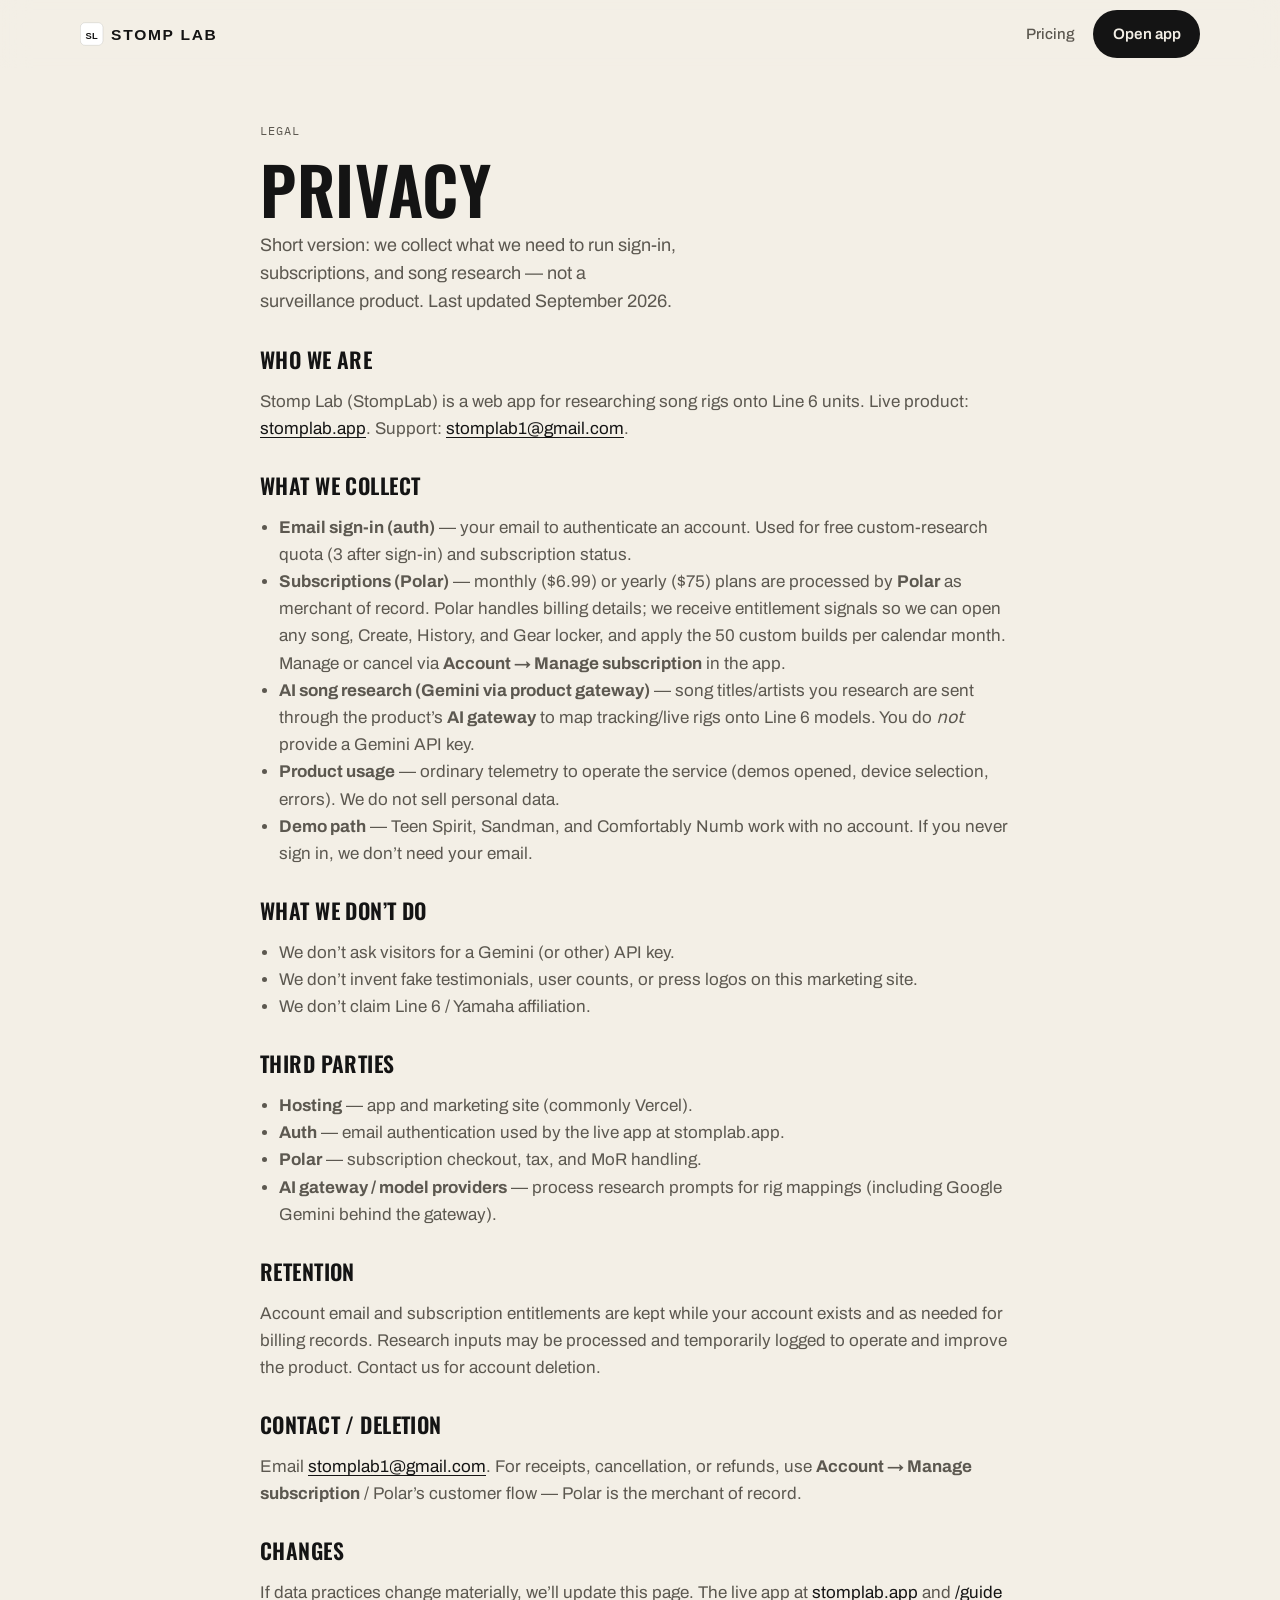
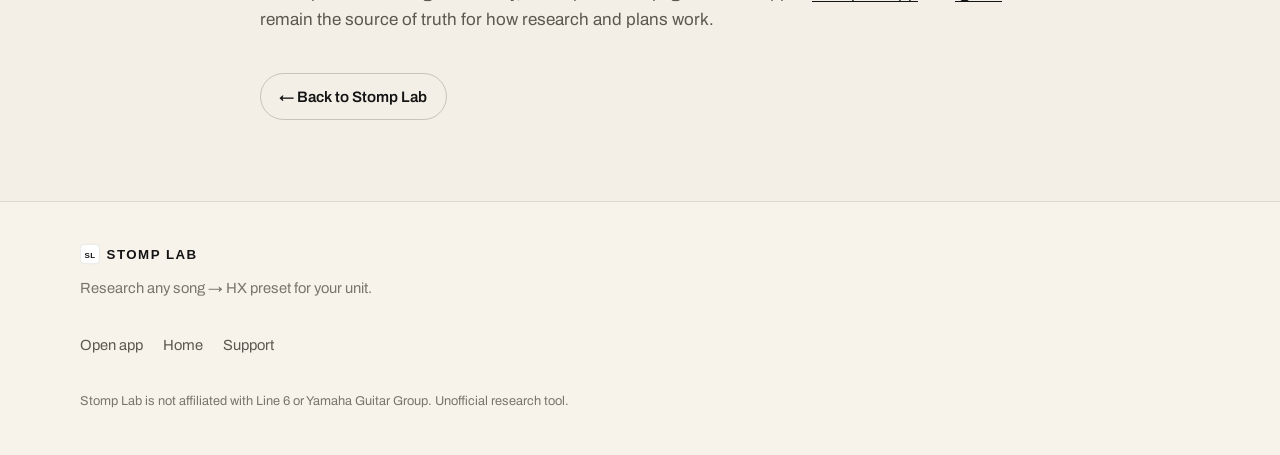
==== commit 59ea1b0c: "Sync cream landing to Sep 2026 app copy Drop Liam Boyd credit, soft-pedal Amazon shop, hero Research" ====
--- a/privacy.html
+++ b/privacy.html
@@ -4,13 +4,13 @@
   <meta charset="utf-8">
   <meta name="viewport" content="width=device-width, initial-scale=1">
   <title>Privacy — Stomp Lab</title>
-  <meta name="description" content="How Stomp Lab handles email sign-in, Polar subscriptions, AI song research, and Amazon affiliate links. Short and honest.">
+  <meta name="description" content="How Stomp Lab handles email sign-in, Polar subscriptions, and AI song research. Short and honest.">
   <meta name="theme-color" content="#f3efe6">
   <meta name="color-scheme" content="light">
   <link rel="icon" href="favicon.svg" type="image/svg+xml">
-  <link rel="canonical" href="https://stomplab-promo.vercel.app/privacy">
+  <link rel="canonical" href="https://stomplab-site.vercel.app/privacy">
   <meta property="og:title" content="Privacy — Stomp Lab">
-  <meta property="og:description" content="Auth emails, Polar subscriptions, AI research, Amazon affiliate — what Stomp Lab collects and why.">
+  <meta property="og:description" content="Auth emails, Polar subscriptions, AI research — what Stomp Lab collects and why.">
   <meta property="og:image" content="https://stomplab.app/og.jpg">
   <meta name="twitter:card" content="summary_large_image">
   <meta name="twitter:image" content="https://stomplab.app/og.jpg">
@@ -37,7 +37,7 @@
       <p class="lede">Short version: we collect what we need to run sign-in, subscriptions, and song research — not a surveillance product. Last updated September 2026.</p>
 
       <h2>Who we are</h2>
-      <p>Stomp Lab (StompLab) is a web app by Liam Boyd. Live product: <a href="https://stomplab.app">stomplab.app</a>. Support: <a href="mailto:stomplab1@gmail.com">stomplab1@gmail.com</a>.</p>
+      <p>Stomp Lab (StompLab) is a web app for researching song rigs onto Line&nbsp;6 units. Live product: <a href="https://stomplab.app">stomplab.app</a>. Support: <a href="mailto:stomplab1@gmail.com">stomplab1@gmail.com</a>.</p>
 
       <h2>What we collect</h2>
       <ul>
@@ -46,7 +46,6 @@
         <li><strong>AI song research (Gemini via product gateway)</strong> — song titles/artists you research are sent through the product’s <strong>AI gateway</strong> to map tracking/live rigs onto Line&nbsp;6 models. You do <em>not</em> provide a Gemini API key.</li>
         <li><strong>Product usage</strong> — ordinary telemetry to operate the service (demos opened, device selection, errors). We do not sell personal data.</li>
         <li><strong>Demo path</strong> — Teen Spirit, Sandman, and Comfortably Numb work with no account. If you never sign in, we don’t need your email.</li>
-        <li><strong>Amazon affiliate</strong> — Gear locker / shop links for <em>original gear only</em> may be Amazon affiliate links. If you buy through them, we may earn a commission at no extra cost to you. We do not receive your Amazon password or full payment card from those clicks.</li>
       </ul>
 
       <h2>What we don’t do</h2>
@@ -62,7 +61,6 @@
         <li><strong>Auth</strong> — email authentication used by the live app at stomplab.app.</li>
         <li><strong>Polar</strong> — subscription checkout, tax, and MoR handling.</li>
         <li><strong>AI gateway / model providers</strong> — process research prompts for rig mappings (including Google Gemini behind the gateway).</li>
-        <li><strong>Amazon</strong> — optional affiliate links for original gear referenced in Catalog / Gear.</li>
       </ul>
 
       <h2>Retention</h2>
@@ -80,14 +78,14 @@
     <div class="wrap footer-inner">
       <div class="footer-brand">
         <img src="wordmark.svg" width="180" height="26" alt="Stomp Lab">
-        <p>By Liam Boyd.</p>
+        <p>Research any song → HX preset for your unit.</p>
       </div>
       <nav class="footer-nav" aria-label="Footer">
         <a href="https://stomplab.app">Open app</a>
         <a href="./">Home</a>
         <a href="mailto:stomplab1@gmail.com">Support</a>
       </nav>
-      <p class="footer-legal">Stomp Lab is not affiliated with Line&nbsp;6 or Yamaha Guitar Group. Amazon links may be affiliate links for original gear.</p>
+      <p class="footer-legal">Stomp Lab is not affiliated with Line&nbsp;6 or Yamaha Guitar Group. Unofficial research tool.</p>
     </div>
   </footer>
   <script src="main.js" defer></script>
--- a/styles.css
+++ b/styles.css
@@ -1 +1,876 @@
-:root{--bg:#0B0C0E;--bg-elev:#12141A;--bg-card:#16181F;--bg-card-hover:#1B1E27;--line:#2A2E36;--line-soft:#1E222A;--text:#F4F4EE;--muted:#9AA0AB;--muted-2:#6E7583;--green:#C8FF3D;--green-dim:rgba(200,255,61,0.14);--green-glow:rgba(200,255,61,0.35);--amber:#FFB020;--amber-dim:rgba(255,176,32,0.12);--radius:14px;--radius-sm:10px;--wrap:1120px;--header-h:64px;--font-display:"Archivo","Arial Narrow",system-ui,sans-serif;--font-sans:"IBM Plex Sans",system-ui,sans-serif;--font-mono:"IBM Plex Mono",ui-monospace,monospace;--ease:cubic-bezier(0.22,1,0.36,1)}*,*::before,*::after{box-sizing:border-box}html{scroll-behavior:smooth;-webkit-text-size-adjust:100%}@media (prefers-reduced-motion:reduce){html{scroll-behavior:auto}*,*::before,*::after{animation-duration:0.01ms !important;animation-iteration-count:1 !important;transition-duration:0.01ms !important}}body{margin:0;font-family:var(--font-sans);font-size:1.0625rem;line-height:1.55;color:var(--text);background:radial-gradient(900px 480px at 12% -10%,rgba(200,255,61,0.06),transparent 55%),radial-gradient(700px 420px at 90% 8%,rgba(255,176,32,0.05),transparent 50%),var(--bg);min-height:100vh}img{max-width:100%;height:auto;display:block}a{color:var(--green);text-decoration-thickness:1px;text-underline-offset:0.18em}a:hover{color:#d9ff6e}code{font-family:var(--font-mono);font-size:0.9em;color:var(--amber);background:var(--amber-dim);padding:0.1em 0.35em;border-radius:4px}.wrap{width:min(100% - 2rem,var(--wrap));margin-inline:auto}.wrap.narrow{width:min(100% - 2rem,760px)}.skip{position:absolute;left:1rem;top:-100px;z-index:100;background:var(--green);color:#0B0C0E;padding:0.65rem 1rem;font-weight:600;border-radius:8px}.skip:focus{top:1rem;outline:2px solid var(--text)}.site-header{position:sticky;top:0;z-index:50;height:var(--header-h);background:rgba(11,12,14,0.82);backdrop-filter:blur(14px);-webkit-backdrop-filter:blur(14px);border-bottom:1px solid var(--line-soft)}.header-inner{height:var(--header-h);display:flex;align-items:center;justify-content:space-between;gap:1rem}.wordmark img{height:28px;width:auto}.site-nav{display:flex;align-items:center;gap:1.25rem}.site-nav a:not(.btn){color:var(--muted);text-decoration:none;font-weight:500;font-size:0.95rem}.site-nav a:not(.btn):hover{color:var(--text)}.nav-toggle{display:none;width:42px;height:42px;border:1px solid var(--line);border-radius:10px;background:var(--bg-elev);cursor:pointer;align-items:center;justify-content:center;padding:0}.nav-toggle span,.nav-toggle span::before,.nav-toggle span::after{display:block;width:18px;height:2px;background:var(--text);position:relative;transition:transform 0.2s var(--ease)}.nav-toggle span::before,.nav-toggle span::after{content:"";position:absolute;left:0}.nav-toggle span::before{top:-6px}.nav-toggle span::after{top:6px}.nav-toggle[aria-expanded="true"] span{background:transparent}.nav-toggle[aria-expanded="true"] span::before{top:0;transform:rotate(45deg)}.nav-toggle[aria-expanded="true"] span::after{top:0;transform:rotate(-45deg)}.btn{display:inline-flex;align-items:center;justify-content:center;gap:0.4rem;padding:0.55rem 1rem;border-radius:999px;font-family:var(--font-sans);font-weight:600;font-size:0.95rem;text-decoration:none;border:1px solid transparent;cursor:pointer;transition:transform 0.15s var(--ease),background 0.15s ease,border-color 0.15s ease,box-shadow 0.15s ease}.btn:hover{color:inherit}.btn-primary{background:var(--green);color:#0B0C0E;box-shadow:0 0 0 0 var(--green-glow)}.btn-primary:hover{background:#d4ff5c;color:#0B0C0E;box-shadow:0 0 24px var(--green-glow);transform:translateY(-1px)}.btn-ghost{background:transparent;color:var(--text);border-color:var(--line)}.btn-ghost:hover{border-color:var(--muted);background:var(--bg-elev);color:var(--text)}.btn-lg{padding:0.8rem 1.35rem;font-size:1rem}.btn-block{width:100%}.cta-row{display:flex;flex-wrap:wrap;gap:0.75rem;margin-top:1.5rem}.cta-row.center{justify-content:center}.eyebrow,.section-kicker{display:inline-flex;align-items:center;gap:0.5rem;font-family:var(--font-mono);font-size:0.78rem;letter-spacing:0.06em;text-transform:uppercase;color:var(--green);margin:0 0 0.85rem}.led{width:8px;height:8px;border-radius:50%;background:var(--green);box-shadow:0 0 10px var(--green-glow);animation:pulse-led 2.4s ease-in-out infinite}@keyframes pulse-led{0%,100%{opacity:1}50%{opacity:0.45}}@media (prefers-reduced-motion:reduce){.led{animation:none}}h1,h2,h3{font-family:var(--font-display);font-weight:800;letter-spacing:-0.02em;line-height:1.08;margin:0 0 0.75rem}h1{font-size:clamp(2.15rem,5.2vw,3.55rem);max-width:16ch}h2{font-size:clamp(1.7rem,3.4vw,2.45rem);max-width:22ch}h3{font-size:1.2rem;letter-spacing:-0.01em}.lede{font-size:1.125rem;color:var(--muted);max-width:42ch;margin:0}.hero-fine,.section-aside,.demo-note,.price-fine{color:var(--muted-2);font-size:0.92rem}.section-head{display:flex;flex-wrap:wrap;align-items:end;justify-content:space-between;gap:1rem;margin-bottom:1.75rem}.section-head h2{margin-bottom:0}.section-aside{max-width:28ch;margin:0}.hero{padding:3.25rem 0 2.5rem}.hero-grid{display:grid;gap:2.25rem;align-items:center}@media (min-width:900px){.hero-grid{grid-template-columns:1.05fr 0.95fr;gap:2.75rem}}.hero-shot{margin:0;background:var(--bg-elev);border:1px solid var(--line);border-radius:calc(var(--radius)+4px);overflow:hidden;box-shadow:0 0 0 1px rgba(200,255,61,0.06),0 24px 60px rgba(0,0,0,0.45)}.shot-link{display:block}.hero-shot img{width:100%;aspect-ratio:1200 / 630;object-fit:cover;background:#101218}.hero-shot figcaption{display:flex;flex-wrap:wrap;align-items:center;gap:0.65rem;padding:0.85rem 1rem;font-size:0.88rem;color:var(--muted);border-top:1px solid var(--line-soft)}.pill{display:inline-flex;align-items:center;padding:0.2rem 0.55rem;border-radius:999px;font-family:var(--font-mono);font-size:0.72rem;letter-spacing:0.04em;text-transform:uppercase}.pill-green{background:var(--green-dim);color:var(--green);border:1px solid rgba(200,255,61,0.25)}.trust{padding:0 0 2.5rem}.trust-strip{list-style:none;margin:0;padding:1rem 1.15rem;display:flex;flex-wrap:wrap;gap:0.65rem 1.5rem;justify-content:center;background:var(--bg-elev);border:1px solid var(--line);border-radius:var(--radius);color:var(--muted);font-size:0.92rem}.trust-strip strong{color:var(--text);font-weight:600}.trust-strip code{font-size:0.85em}.problem,.how,.demos,.hardware,.pricing,.faq,.final-cta{padding:4rem 0}.problem{border-top:1px solid var(--line-soft)}.how{background:linear-gradient(180deg,transparent,rgba(18,20,26,0.65) 20%,rgba(18,20,26,0.65) 80%,transparent)}.pricing{border-top:1px solid var(--line-soft)}.problem-grid{display:grid;gap:1rem;margin-top:1.75rem}@media (min-width:720px){.problem-grid{grid-template-columns:repeat(3,1fr)}}.problem-card{background:var(--bg-card);border:1px solid var(--line);border-radius:var(--radius);padding:1.25rem 1.2rem 1.35rem}.problem-card h3{color:var(--amber);margin-bottom:0.45rem}.problem-card p{margin:0;color:var(--muted);font-size:0.98rem}.steps{list-style:none;margin:1.75rem 0 0;padding:0;display:grid;gap:1rem}@media (min-width:800px){.steps{grid-template-columns:repeat(3,1fr)}}.step{background:var(--bg-card);border:1px solid var(--line);border-radius:var(--radius);padding:1.35rem 1.25rem 1.5rem;position:relative;overflow:hidden}.step::before{content:"";position:absolute;inset:0 0 auto 0;height:2px;background:linear-gradient(90deg,var(--green),transparent 70%);opacity:0.7}.step-num{font-family:var(--font-mono);font-size:0.8rem;color:var(--green);letter-spacing:0.08em}.step h3{margin-top:0.55rem}.step p{margin:0;color:var(--muted);font-size:0.98rem}.demo-grid{display:grid;gap:1rem}@media (min-width:800px){.demo-grid{grid-template-columns:repeat(3,1fr)}}.demo-card{display:flex;flex-direction:column;gap:0.65rem;background:var(--bg-card);border:1px solid var(--line);border-radius:var(--radius);padding:1.35rem 1.25rem 1.35rem;transition:border-color 0.15s ease,background 0.15s ease,transform 0.15s var(--ease)}.demo-card:hover{border-color:rgba(200,255,61,0.35);background:var(--bg-card-hover);transform:translateY(-2px)}.demo-meta{display:flex;align-items:center;justify-content:space-between;gap:0.5rem}.demo-artist{font-family:var(--font-mono);font-size:0.78rem;letter-spacing:0.06em;text-transform:uppercase;color:var(--amber)}.demo-card h3{margin:0;font-size:1.35rem}.demo-card p{margin:0;color:var(--muted);font-size:0.96rem;flex:1}.demo-card .btn{margin-top:0.5rem;align-self:flex-start}.demo-note{margin:1.25rem 0 0}.hardware-grid{display:grid;gap:1.75rem;align-items:start}@media (min-width:800px){.hardware-grid{grid-template-columns:1.2fr 0.8fr;gap:2.5rem}}.hardware p{color:var(--muted);max-width:48ch}.check-list{margin:1.25rem 0 0;padding:0;list-style:none}.check-list li{position:relative;padding:0.45rem 0 0.45rem 1.5rem;color:var(--text);border-bottom:1px solid var(--line-soft)}.check-list li::before{content:"";position:absolute;left:0;top:0.85rem;width:0.55rem;height:0.55rem;border-radius:50%;background:var(--green);box-shadow:0 0 8px var(--green-glow)}.device-panel{background:var(--bg-card);border:1px solid var(--line);border-radius:var(--radius);padding:1.25rem}.device-label{margin:0 0 0.85rem;font-family:var(--font-mono);font-size:0.75rem;letter-spacing:0.08em;text-transform:uppercase;color:var(--muted-2)}.device-list{list-style:none;margin:0;padding:0;display:grid;gap:0.45rem}.device-list li{display:flex;justify-content:space-between;align-items:center;padding:0.65rem 0.75rem;border-radius:var(--radius-sm);background:var(--bg-elev);border:1px solid var(--line-soft);font-weight:500}.device-list li.core{border-color:rgba(200,255,61,0.3);background:var(--green-dim)}.device-list li span{font-family:var(--font-mono);font-size:0.7rem;letter-spacing:0.06em;text-transform:uppercase;color:var(--green)}.legal-page{padding:3rem 0 4rem}.legal-page h1{max-width:none;margin-bottom:0.5rem}.legal-page .lede{margin-bottom:2rem}.legal-page h2{font-size:1.35rem;margin-top:2rem;max-width:none}.legal-page p,.legal-page li{color:var(--muted)}.legal-page ul{padding-left:1.2rem}@media (max-width:760px){.nav-toggle{display:inline-flex}.site-nav{position:fixed;inset:var(--header-h) 0 auto 0;display:none;flex-direction:column;align-items:stretch;gap:0;padding:0.75rem 1rem 1rem;background:rgba(11,12,14,0.96);border-bottom:1px solid var(--line);backdrop-filter:blur(14px)}.site-nav.is-open{display:flex}.site-nav a:not(.btn){padding:0.85rem 0.25rem;border-bottom:1px solid var(--line-soft)}.site-nav .btn{margin-top:0.75rem;width:100%}h1{max-width:none}}.price-grid{display:grid;gap:1rem;margin-top:1.75rem}.price-intro{color:var(--muted);max-width:52ch;margin:0 0 0.25rem}@media (min-width:760px){.price-grid{grid-template-columns:1fr 1.1fr;align-items:stretch}}@media (min-width:900px){.price-grid-3{grid-template-columns:repeat(3,1fr)}}.price-card{background:var(--bg-card);border:1px solid var(--line);border-radius:calc(var(--radius)+2px);padding:1.5rem 1.35rem 1.5rem;display:flex;flex-direction:column;gap:0.85rem;position:relative}.price-card-featured{border-color:rgba(200,255,61,0.45);box-shadow:0 0 0 1px rgba(200,255,61,0.08),0 20px 50px rgba(0,0,0,0.35);background:linear-gradient(165deg,rgba(200,255,61,0.07),transparent 40%),var(--bg-card)}.price-badge{position:absolute;top:1rem;right:1rem;margin:0;padding:0.25rem 0.6rem;border-radius:999px;background:var(--amber);color:#0B0C0E;font-family:var(--font-mono);font-size:0.7rem;font-weight:500;letter-spacing:0.04em;text-transform:uppercase}.price-amount{display:flex;flex-wrap:wrap;align-items:baseline;gap:0.55rem;margin:0}.price-amount .num{font-family:var(--font-display);font-size:3rem;font-weight:800;letter-spacing:-0.03em;line-height:1}.price-amount .was{color:var(--muted);font-size:0.95rem}.price-sub{margin:-0.35rem 0 0;color:var(--muted);font-size:0.92rem}.price-card ul{margin:0 0 0.5rem;padding:0;list-style:none;flex:1}.price-card li{position:relative;padding:0.45rem 0 0.45rem 1.15rem;color:var(--muted);border-top:1px solid var(--line-soft);font-size:0.96rem}.price-card li::before{content:"→";position:absolute;left:0;color:var(--green);font-size:0.85rem}.price-card li strong{color:var(--text)}.price-fine{margin:1.15rem 0 0;text-align:center}.accordion{margin-top:1.5rem;border-top:1px solid var(--line)}.accordion details{border-bottom:1px solid var(--line)}.accordion summary{list-style:none;cursor:pointer;padding:1.1rem 2rem 1.1rem 0;font-weight:600;position:relative;color:var(--text)}.accordion summary::-webkit-details-marker{display:none}.accordion summary::after{content:"+";position:absolute;right:0;top:50%;transform:translateY(-50%);font-family:var(--font-mono);color:var(--green);font-size:1.25rem}.accordion details[open] summary::after{content:"–"}.accordion details p{margin:0 0 1.15rem;color:var(--muted);max-width:58ch}.final-cta{padding-top:2rem;padding-bottom:4.5rem}.final-inner{text-align:center;background:radial-gradient(600px 200px at 50% 0%,rgba(200,255,61,0.1),transparent 65%),var(--bg-elev);border:1px solid var(--line);border-radius:calc(var(--radius)+6px);padding:2.75rem 1.5rem}.final-inner h2{max-width:18ch;margin-inline:auto}.final-inner>p{color:var(--muted);max-width:40ch;margin:0.5rem auto 0}.site-footer{border-top:1px solid var(--line-soft);padding:2.5rem 0 2.75rem;background:#08090B}.footer-inner{display:grid;gap:1.5rem}.footer-brand p{margin:0.65rem 0 0;color:var(--muted-2);font-size:0.92rem}.footer-brand img{height:24px;width:auto}.footer-nav{display:flex;flex-wrap:wrap;gap:0.75rem 1.25rem}.footer-nav a{color:var(--muted);text-decoration:none;font-size:0.92rem}.footer-nav a:hover{color:var(--text)}.footer-legal{margin:0;color:var(--muted-2);font-size:0.8rem;line-height:1.5;max-width:70ch}
+:root {
+  --bg: #f3efe6;
+  --bg-elev: #f7f3ea;
+  --card: #faf7f0;
+  --card-hover: #fffdf8;
+  --muted-surface: #e7e1d4;
+  --text: #141414;
+  --muted: #5c5850;
+  --muted-2: #7a756c;
+  --border: rgba(20, 20, 20, 0.12);
+  --border-strong: rgba(20, 20, 20, 0.2);
+  --led: #7dff9a;
+  --led-dim: rgba(125, 255, 154, 0.22);
+  --led-glow: rgba(125, 255, 154, 0.35);
+  --chassis: #141414;
+  --chassis-card: #1c1c1c;
+  --chassis-text: #f3efe6;
+  --radius: 20px;
+  --radius-sm: 14px;
+  --radius-pill: 999px;
+  --wrap: 1120px;
+  --header-h: 68px;
+  --font-display: "Oswald", "Arial Narrow", system-ui, sans-serif;
+  --font-sans: "Archivo", system-ui, sans-serif;
+  --font-mono: "IBM Plex Mono", ui-monospace, monospace;
+  --ease: cubic-bezier(0.22, 1, 0.36, 1);
+  --shadow-soft: 0 12px 40px rgba(20, 20, 20, 0.06);
+}
+
+*, *::before, *::after { box-sizing: border-box; }
+
+html {
+  scroll-behavior: smooth;
+  -webkit-text-size-adjust: 100%;
+}
+
+@media (prefers-reduced-motion: reduce) {
+  html { scroll-behavior: auto; }
+  *, *::before, *::after {
+    animation-duration: 0.01ms !important;
+    animation-iteration-count: 1 !important;
+    transition-duration: 0.01ms !important;
+  }
+  .reveal { opacity: 1 !important; transform: none !important; }
+}
+
+body {
+  margin: 0;
+  font-family: var(--font-sans);
+  font-size: 1.0625rem;
+  line-height: 1.6;
+  color: var(--text);
+  background: var(--bg);
+  min-height: 100vh;
+}
+
+img { max-width: 100%; height: auto; display: block; }
+a { color: var(--text); text-decoration-thickness: 1px; text-underline-offset: 0.18em; }
+a:hover { color: #000; }
+code {
+  font-family: var(--font-mono);
+  font-size: 0.88em;
+  color: var(--text);
+  background: var(--muted-surface);
+  padding: 0.12em 0.4em;
+  border-radius: 5px;
+}
+
+.wrap { width: min(100% - 2rem, var(--wrap)); margin-inline: auto; }
+.wrap.narrow { width: min(100% - 2rem, 760px); }
+
+.skip {
+  position: absolute;
+  left: 1rem;
+  top: -100px;
+  z-index: 100;
+  background: var(--text);
+  color: var(--bg);
+  padding: 0.7rem 1rem;
+  font-weight: 600;
+  border-radius: 10px;
+}
+.skip:focus { top: 1rem; outline: 2px solid var(--led); }
+
+/* ——— Nav ——— */
+.site-header {
+  position: sticky;
+  top: 0;
+  z-index: 50;
+  height: var(--header-h);
+  background: rgba(243, 239, 230, 0.78);
+  backdrop-filter: blur(14px);
+  -webkit-backdrop-filter: blur(14px);
+  border-bottom: 1px solid transparent;
+  transition: border-color 0.2s ease, background 0.2s ease, box-shadow 0.2s ease;
+}
+.site-header.is-scrolled {
+  border-bottom-color: var(--border);
+  background: rgba(243, 239, 230, 0.92);
+  box-shadow: 0 8px 24px rgba(20, 20, 20, 0.04);
+}
+.header-inner {
+  height: var(--header-h);
+  display: flex;
+  align-items: center;
+  justify-content: space-between;
+  gap: 1rem;
+}
+.wordmark img { height: 28px; width: auto; }
+.site-nav {
+  display: flex;
+  align-items: center;
+  gap: 1.15rem;
+}
+.site-nav a:not(.btn) {
+  color: var(--muted);
+  text-decoration: none;
+  font-weight: 500;
+  font-size: 0.94rem;
+  min-height: 44px;
+  display: inline-flex;
+  align-items: center;
+}
+.site-nav a:not(.btn):hover { color: var(--text); }
+.nav-toggle {
+  display: none;
+  width: 44px;
+  height: 44px;
+  border: 1px solid var(--border);
+  border-radius: 12px;
+  background: var(--card);
+  cursor: pointer;
+  align-items: center;
+  justify-content: center;
+  padding: 0;
+}
+.nav-toggle span,
+.nav-toggle span::before,
+.nav-toggle span::after {
+  display: block;
+  width: 18px;
+  height: 2px;
+  background: var(--text);
+  position: relative;
+  transition: transform 0.2s var(--ease);
+}
+.nav-toggle span::before,
+.nav-toggle span::after { content: ""; position: absolute; left: 0; }
+.nav-toggle span::before { top: -6px; }
+.nav-toggle span::after { top: 6px; }
+.nav-toggle[aria-expanded="true"] span { background: transparent; }
+.nav-toggle[aria-expanded="true"] span::before { top: 0; transform: rotate(45deg); }
+.nav-toggle[aria-expanded="true"] span::after { top: 0; transform: rotate(-45deg); }
+
+/* ——— Buttons ——— */
+.btn {
+  display: inline-flex;
+  align-items: center;
+  justify-content: center;
+  gap: 0.4rem;
+  min-height: 44px;
+  padding: 0.65rem 1.15rem;
+  border-radius: var(--radius-pill);
+  font-family: var(--font-sans);
+  font-weight: 600;
+  font-size: 0.95rem;
+  text-decoration: none;
+  border: 1px solid transparent;
+  cursor: pointer;
+  transition: transform 0.15s var(--ease), background 0.15s ease, border-color 0.15s ease, box-shadow 0.15s ease;
+}
+.btn:hover { color: inherit; }
+.btn-primary {
+  background: var(--text);
+  color: var(--bg);
+}
+.btn-primary:hover {
+  background: #000;
+  color: var(--bg);
+  transform: translateY(-1px);
+  box-shadow: var(--shadow-soft);
+}
+.btn-ghost {
+  background: transparent;
+  color: var(--text);
+  border-color: var(--border-strong);
+}
+.btn-ghost:hover {
+  border-color: var(--text);
+  background: var(--card);
+  color: var(--text);
+}
+.btn-lg { padding: 0.85rem 1.4rem; font-size: 1rem; }
+.btn-block { width: 100%; }
+.cta-row {
+  display: flex;
+  flex-wrap: wrap;
+  gap: 0.75rem;
+  margin-top: 1.5rem;
+}
+.cta-row.center { justify-content: center; }
+
+/* ——— Type ——— */
+.eyebrow,
+.section-kicker {
+  display: inline-flex;
+  align-items: center;
+  gap: 0.55rem;
+  font-family: var(--font-mono);
+  font-size: 0.75rem;
+  letter-spacing: 0.08em;
+  text-transform: uppercase;
+  color: var(--muted);
+  margin: 0 0 0.95rem;
+}
+.announcement {
+  display: inline-flex;
+  align-items: center;
+  gap: 0.55rem;
+  padding: 0.4rem 0.85rem 0.4rem 0.65rem;
+  border-radius: var(--radius-pill);
+  border: 1px solid var(--border);
+  background: var(--card);
+  font-family: var(--font-mono);
+  font-size: 0.74rem;
+  letter-spacing: 0.06em;
+  text-transform: uppercase;
+  color: var(--muted);
+  margin: 0 0 1.15rem;
+}
+.led {
+  width: 8px;
+  height: 8px;
+  border-radius: 50%;
+  background: var(--led);
+  box-shadow: 0 0 10px var(--led-glow);
+  flex-shrink: 0;
+  animation: pulse-led 2.4s ease-in-out infinite;
+}
+@keyframes pulse-led {
+  0%, 100% { opacity: 1; }
+  50% { opacity: 0.45; }
+}
+@media (prefers-reduced-motion: reduce) {
+  .led { animation: none; }
+}
+
+h1, h2, h3 {
+  font-family: var(--font-display);
+  font-weight: 600;
+  letter-spacing: 0.02em;
+  text-transform: uppercase;
+  line-height: 1.05;
+  margin: 0 0 0.75rem;
+  color: var(--text);
+}
+h1 {
+  font-size: clamp(2.4rem, 6vw, 4.1rem);
+  max-width: 14ch;
+  letter-spacing: 0.01em;
+}
+h2 {
+  font-size: clamp(1.85rem, 3.8vw, 2.75rem);
+  max-width: 18ch;
+}
+h3 {
+  font-size: 1.2rem;
+  letter-spacing: 0.04em;
+  text-transform: uppercase;
+}
+.lede {
+  font-size: 1.125rem;
+  color: var(--muted);
+  max-width: 42ch;
+  margin: 0;
+  line-height: 1.55;
+}
+.hero-fine,
+.section-aside,
+.demo-note,
+.price-fine {
+  color: var(--muted-2);
+  font-size: 0.92rem;
+}
+.section-head {
+  display: flex;
+  flex-wrap: wrap;
+  align-items: end;
+  justify-content: space-between;
+  gap: 1rem;
+  margin-bottom: 1.75rem;
+}
+.section-head h2 { margin-bottom: 0; }
+.section-aside { max-width: 28ch; margin: 0; }
+
+/* ——— Reveal ——— */
+.reveal {
+  opacity: 0;
+  transform: translateY(14px);
+  transition: opacity 0.45s var(--ease), transform 0.45s var(--ease);
+}
+.reveal.is-in { opacity: 1; transform: none; }
+
+/* ——— Hero ——— */
+.hero { padding: 3rem 0 2.25rem; }
+.hero-grid {
+  display: grid;
+  gap: 2.25rem;
+  align-items: center;
+}
+@media (min-width: 920px) {
+  .hero-grid {
+    grid-template-columns: 1.05fr 0.95fr;
+    gap: 2.75rem;
+  }
+}
+.hero-mock {
+  background: var(--card);
+  border: 1px solid var(--border);
+  border-radius: calc(var(--radius) + 4px);
+  overflow: hidden;
+  box-shadow: var(--shadow-soft);
+}
+.mock-chrome {
+  display: flex;
+  align-items: center;
+  gap: 0.5rem;
+  padding: 0.75rem 1rem;
+  border-bottom: 1px solid var(--border);
+  background: var(--bg-elev);
+}
+.mock-dot {
+  width: 8px;
+  height: 8px;
+  border-radius: 50%;
+  background: var(--muted-surface);
+  border: 1px solid var(--border);
+}
+.mock-dot.live { background: var(--led); border-color: transparent; box-shadow: 0 0 8px var(--led-glow); }
+.mock-title {
+  margin-left: auto;
+  font-family: var(--font-mono);
+  font-size: 0.7rem;
+  letter-spacing: 0.06em;
+  text-transform: uppercase;
+  color: var(--muted-2);
+}
+.mock-body { padding: 1.15rem 1.15rem 1.25rem; display: grid; gap: 0.85rem; }
+.mock-row {
+  display: flex;
+  align-items: center;
+  justify-content: space-between;
+  gap: 0.75rem;
+  padding: 0.85rem 1rem;
+  border-radius: var(--radius-sm);
+  border: 1px solid var(--border);
+  background: var(--bg);
+}
+.mock-row strong {
+  font-family: var(--font-display);
+  font-weight: 600;
+  letter-spacing: 0.04em;
+  text-transform: uppercase;
+  font-size: 1rem;
+}
+.mock-row span {
+  font-family: var(--font-mono);
+  font-size: 0.72rem;
+  letter-spacing: 0.05em;
+  text-transform: uppercase;
+  color: var(--muted);
+}
+.mock-lcd {
+  background: var(--chassis);
+  color: var(--led);
+  border-radius: var(--radius-sm);
+  padding: 1rem 1.05rem;
+  font-family: var(--font-mono);
+  font-size: 0.82rem;
+  line-height: 1.55;
+  letter-spacing: 0.02em;
+}
+.mock-lcd .dim { color: rgba(125, 255, 154, 0.55); }
+.mock-fs {
+  display: grid;
+  grid-template-columns: repeat(3, 1fr);
+  gap: 0.55rem;
+}
+.mock-fs div {
+  text-align: center;
+  padding: 0.7rem 0.4rem;
+  border-radius: 12px;
+  border: 1px solid var(--border);
+  background: var(--bg);
+  font-family: var(--font-mono);
+  font-size: 0.68rem;
+  letter-spacing: 0.06em;
+  text-transform: uppercase;
+  color: var(--muted);
+}
+.mock-fs div.on {
+  border-color: rgba(125, 255, 154, 0.55);
+  background: var(--led-dim);
+  color: var(--text);
+}
+.mock-caption {
+  display: flex;
+  flex-wrap: wrap;
+  align-items: center;
+  gap: 0.65rem;
+  padding: 0.85rem 1rem;
+  font-size: 0.88rem;
+  color: var(--muted);
+  border-top: 1px solid var(--border);
+}
+.pill {
+  display: inline-flex;
+  align-items: center;
+  padding: 0.22rem 0.55rem;
+  border-radius: var(--radius-pill);
+  font-family: var(--font-mono);
+  font-size: 0.7rem;
+  letter-spacing: 0.04em;
+  text-transform: uppercase;
+}
+.pill-ink {
+  background: var(--text);
+  color: var(--bg);
+}
+.pill-soft {
+  background: var(--muted-surface);
+  color: var(--muted);
+  border: 1px solid var(--border);
+}
+.pill-led {
+  background: var(--led-dim);
+  color: var(--text);
+  border: 1px solid rgba(125, 255, 154, 0.45);
+}
+
+/* ——— Trust ——— */
+.trust { padding: 0 0 2.5rem; }
+.trust-strip {
+  list-style: none;
+  margin: 0;
+  padding: 1rem 1.15rem;
+  display: flex;
+  flex-wrap: wrap;
+  gap: 0.65rem 1.5rem;
+  justify-content: center;
+  background: var(--card);
+  border: 1px solid var(--border);
+  border-radius: var(--radius);
+  color: var(--muted);
+  font-size: 0.92rem;
+}
+.trust-strip strong { color: var(--text); font-weight: 600; }
+
+/* ——— Sections ——— */
+.how, .features, .demos, .hardware, .pricing, .faq, .final-cta { padding: 4.5rem 0; }
+.how { background: linear-gradient(180deg, transparent, rgba(231, 225, 212, 0.45) 18%, rgba(231, 225, 212, 0.45) 82%, transparent); }
+.pricing { border-top: 1px solid var(--border); }
+.features { border-top: 1px solid var(--border); }
+
+.steps {
+  list-style: none;
+  margin: 1.75rem 0 0;
+  padding: 0;
+  display: grid;
+  gap: 1rem;
+}
+@media (min-width: 800px) {
+  .steps { grid-template-columns: repeat(3, 1fr); }
+}
+.step {
+  background: var(--card);
+  border: 1px solid var(--border);
+  border-radius: var(--radius);
+  padding: 1.4rem 1.25rem 1.5rem;
+  transition: transform 0.18s var(--ease), border-color 0.18s ease, box-shadow 0.18s ease;
+}
+.step:hover {
+  transform: translateY(-2px);
+  border-color: var(--border-strong);
+  box-shadow: var(--shadow-soft);
+}
+.step-num {
+  font-family: var(--font-mono);
+  font-size: 0.78rem;
+  color: var(--muted);
+  letter-spacing: 0.08em;
+}
+.step h3 { margin-top: 0.55rem; }
+.step p { margin: 0; color: var(--muted); font-size: 0.98rem; }
+
+/* ——— Bento ——— */
+.bento {
+  display: grid;
+  gap: 1rem;
+  margin-top: 1.75rem;
+  grid-template-columns: 1fr;
+}
+@media (min-width: 760px) {
+  .bento {
+    grid-template-columns: repeat(6, 1fr);
+    grid-auto-rows: minmax(140px, auto);
+  }
+  .bento-lg { grid-column: span 4; grid-row: span 2; }
+  .bento-sm { grid-column: span 2; }
+  .bento-md { grid-column: span 3; }
+}
+.bento-card {
+  background: var(--card);
+  border: 1px solid var(--border);
+  border-radius: var(--radius);
+  padding: 1.35rem 1.25rem;
+  display: flex;
+  flex-direction: column;
+  gap: 0.55rem;
+  transition: transform 0.18s var(--ease), border-color 0.18s ease, box-shadow 0.18s ease;
+}
+.bento-card:hover {
+  transform: translateY(-2px);
+  border-color: var(--border-strong);
+  box-shadow: var(--shadow-soft);
+}
+.bento-card p { margin: 0; color: var(--muted); font-size: 0.96rem; }
+.bento-card .meta {
+  font-family: var(--font-mono);
+  font-size: 0.72rem;
+  letter-spacing: 0.07em;
+  text-transform: uppercase;
+  color: var(--muted-2);
+}
+.bento-chassis {
+  background: var(--chassis);
+  color: var(--chassis-text);
+  border-color: rgba(255, 255, 255, 0.08);
+}
+.bento-chassis:hover {
+  border-color: rgba(125, 255, 154, 0.35);
+  box-shadow: 0 12px 40px rgba(0, 0, 0, 0.25);
+}
+.bento-chassis h3 { color: var(--chassis-text); }
+.bento-chassis p { color: rgba(243, 239, 230, 0.72); }
+.bento-chassis .meta { color: var(--led); }
+.chassis-lcd {
+  margin-top: auto;
+  padding: 0.85rem 0.9rem;
+  border-radius: 10px;
+  background: #0a0a0a;
+  color: var(--led);
+  font-family: var(--font-mono);
+  font-size: 0.78rem;
+  line-height: 1.5;
+  border: 1px solid rgba(125, 255, 154, 0.25);
+}
+
+/* ——— Demos ——— */
+.demo-grid {
+  display: grid;
+  gap: 1rem;
+}
+@media (min-width: 800px) {
+  .demo-grid { grid-template-columns: repeat(3, 1fr); }
+}
+.demo-card {
+  display: flex;
+  flex-direction: column;
+  gap: 0.65rem;
+  background: var(--card);
+  border: 1px solid var(--border);
+  border-radius: var(--radius);
+  padding: 1.4rem 1.25rem;
+  transition: transform 0.18s var(--ease), border-color 0.18s ease, box-shadow 0.18s ease, background 0.18s ease;
+}
+.demo-card:hover {
+  transform: translateY(-2px);
+  border-color: var(--border-strong);
+  background: var(--card-hover);
+  box-shadow: var(--shadow-soft);
+}
+.demo-meta {
+  display: flex;
+  align-items: center;
+  justify-content: space-between;
+  gap: 0.5rem;
+}
+.demo-artist {
+  font-family: var(--font-mono);
+  font-size: 0.74rem;
+  letter-spacing: 0.06em;
+  text-transform: uppercase;
+  color: var(--muted);
+}
+.demo-card h3 { margin: 0; font-size: 1.35rem; }
+.demo-card p { margin: 0; color: var(--muted); font-size: 0.96rem; flex: 1; }
+.demo-card .btn { margin-top: 0.5rem; align-self: flex-start; }
+.demo-note { margin: 1.25rem 0 0; }
+
+/* ——— Hardware ——— */
+.hardware-grid {
+  display: grid;
+  gap: 1.75rem;
+  align-items: start;
+}
+@media (min-width: 800px) {
+  .hardware-grid { grid-template-columns: 1.2fr 0.8fr; gap: 2.5rem; }
+}
+.hardware p { color: var(--muted); max-width: 48ch; }
+.check-list { margin: 1.25rem 0 0; padding: 0; list-style: none; }
+.check-list li {
+  position: relative;
+  padding: 0.5rem 0 0.5rem 1.5rem;
+  color: var(--text);
+  border-bottom: 1px solid var(--border);
+}
+.check-list li::before {
+  content: "";
+  position: absolute;
+  left: 0;
+  top: 0.9rem;
+  width: 0.55rem;
+  height: 0.55rem;
+  border-radius: 50%;
+  background: var(--led);
+  box-shadow: 0 0 8px var(--led-glow);
+}
+.device-panel {
+  background: var(--card);
+  border: 1px solid var(--border);
+  border-radius: var(--radius);
+  padding: 1.25rem;
+}
+.device-label {
+  margin: 0 0 0.85rem;
+  font-family: var(--font-mono);
+  font-size: 0.72rem;
+  letter-spacing: 0.08em;
+  text-transform: uppercase;
+  color: var(--muted-2);
+}
+.device-list { list-style: none; margin: 0; padding: 0; display: grid; gap: 0.45rem; }
+.device-list li {
+  display: flex;
+  justify-content: space-between;
+  align-items: center;
+  padding: 0.7rem 0.8rem;
+  border-radius: var(--radius-sm);
+  background: var(--bg);
+  border: 1px solid var(--border);
+  font-weight: 500;
+  min-height: 44px;
+}
+.device-list li.core {
+  border-color: rgba(125, 255, 154, 0.45);
+  background: var(--led-dim);
+}
+.device-list li span {
+  font-family: var(--font-mono);
+  font-size: 0.68rem;
+  letter-spacing: 0.06em;
+  text-transform: uppercase;
+  color: var(--muted);
+}
+.device-list li.core span { color: var(--text); }
+
+/* ——— Pricing ——— */
+.price-intro { color: var(--muted); max-width: 52ch; margin: 0 0 0.25rem; }
+.price-grid {
+  display: grid;
+  gap: 1rem;
+  margin-top: 1.75rem;
+}
+@media (min-width: 900px) {
+  .price-grid-3 { grid-template-columns: repeat(3, 1fr); }
+}
+.price-card {
+  background: var(--card);
+  border: 1px solid var(--border);
+  border-radius: calc(var(--radius) + 2px);
+  padding: 1.55rem 1.35rem 1.55rem;
+  display: flex;
+  flex-direction: column;
+  gap: 0.85rem;
+  position: relative;
+  transition: transform 0.18s var(--ease), box-shadow 0.18s ease;
+}
+.price-card:hover {
+  transform: translateY(-2px);
+  box-shadow: var(--shadow-soft);
+}
+.price-card-featured {
+  border-color: var(--border-strong);
+  background: linear-gradient(165deg, rgba(20, 20, 20, 0.04), transparent 42%), var(--card);
+  box-shadow: var(--shadow-soft);
+}
+.price-badge {
+  position: absolute;
+  top: 1rem;
+  right: 1rem;
+  margin: 0;
+  padding: 0.28rem 0.65rem;
+  border-radius: var(--radius-pill);
+  background: var(--text);
+  color: var(--bg);
+  font-family: var(--font-mono);
+  font-size: 0.68rem;
+  font-weight: 500;
+  letter-spacing: 0.04em;
+  text-transform: uppercase;
+}
+.price-amount {
+  display: flex;
+  flex-wrap: wrap;
+  align-items: baseline;
+  gap: 0.55rem;
+  margin: 0;
+}
+.price-amount .num {
+  font-family: var(--font-display);
+  font-size: 3rem;
+  font-weight: 600;
+  letter-spacing: 0.02em;
+  line-height: 1;
+  text-transform: uppercase;
+}
+.price-amount .was { color: var(--muted); font-size: 0.95rem; }
+.price-sub { margin: -0.35rem 0 0; color: var(--muted); font-size: 0.92rem; }
+.price-card ul { margin: 0 0 0.5rem; padding: 0; list-style: none; flex: 1; }
+.price-card li {
+  position: relative;
+  padding: 0.5rem 0 0.5rem 1.15rem;
+  color: var(--muted);
+  border-top: 1px solid var(--border);
+  font-size: 0.96rem;
+}
+.price-card li::before {
+  content: "→";
+  position: absolute;
+  left: 0;
+  color: var(--text);
+  font-size: 0.85rem;
+}
+.price-card li strong { color: var(--text); }
+.price-fine { margin: 1.15rem 0 0; text-align: center; }
+
+/* ——— FAQ ——— */
+.accordion { margin-top: 1.5rem; border-top: 1px solid var(--border); }
+.accordion details { border-bottom: 1px solid var(--border); }
+.accordion summary {
+  list-style: none;
+  cursor: pointer;
+  padding: 1.15rem 2.25rem 1.15rem 0;
+  font-weight: 600;
+  position: relative;
+  color: var(--text);
+  min-height: 44px;
+}
+.accordion summary::-webkit-details-marker { display: none; }
+.accordion summary::after {
+  content: "+";
+  position: absolute;
+  right: 0;
+  top: 50%;
+  transform: translateY(-50%);
+  font-family: var(--font-mono);
+  color: var(--muted);
+  font-size: 1.25rem;
+}
+.accordion details[open] summary::after { content: "–"; }
+.accordion details p {
+  margin: 0 0 1.15rem;
+  color: var(--muted);
+  max-width: 58ch;
+}
+
+/* ——— Final CTA ——— */
+.final-cta { padding-top: 2rem; padding-bottom: 5.5rem; }
+.final-inner {
+  text-align: center;
+  background: var(--card);
+  border: 1px solid var(--border);
+  border-radius: calc(var(--radius) + 6px);
+  padding: 2.85rem 1.5rem;
+  box-shadow: var(--shadow-soft);
+}
+.final-inner h2 { max-width: 16ch; margin-inline: auto; }
+.final-inner > p {
+  color: var(--muted);
+  max-width: 40ch;
+  margin: 0.5rem auto 0;
+}
+
+/* ——— Footer ——— */
+.site-footer {
+  border-top: 1px solid var(--border);
+  padding: 2.5rem 0 2.75rem;
+  background: var(--bg-elev);
+}
+.footer-inner { display: grid; gap: 1.5rem; }
+.footer-brand p {
+  margin: 0.65rem 0 0;
+  color: var(--muted-2);
+  font-size: 0.92rem;
+}
+.footer-brand img { height: 24px; width: auto; }
+.footer-nav {
+  display: flex;
+  flex-wrap: wrap;
+  gap: 0.75rem 1.25rem;
+}
+.footer-nav a {
+  color: var(--muted);
+  text-decoration: none;
+  font-size: 0.92rem;
+  min-height: 44px;
+  display: inline-flex;
+  align-items: center;
+}
+.footer-nav a:hover { color: var(--text); }
+.footer-legal {
+  margin: 0;
+  color: var(--muted-2);
+  font-size: 0.8rem;
+  line-height: 1.5;
+  max-width: 70ch;
+}
+
+/* ——— Legal ——— */
+.legal-page { padding: 3rem 0 4rem; }
+.legal-page h1 { max-width: none; margin-bottom: 0.5rem; }
+.legal-page .lede { margin-bottom: 2rem; }
+.legal-page h2 { font-size: 1.35rem; margin-top: 2rem; max-width: none; }
+.legal-page p, .legal-page li { color: var(--muted); }
+.legal-page ul { padding-left: 1.2rem; }
+
+/* ——— Mobile sticky CTA ——— */
+.mobile-cta {
+  display: none;
+  position: fixed;
+  inset: auto 0 0 0;
+  z-index: 40;
+  padding: 0.75rem 1rem calc(0.75rem + env(safe-area-inset-bottom));
+  background: rgba(243, 239, 230, 0.94);
+  backdrop-filter: blur(12px);
+  -webkit-backdrop-filter: blur(12px);
+  border-top: 1px solid var(--border);
+}
+.mobile-cta .btn { width: 100%; min-height: 48px; }
+
+@media (max-width: 760px) {
+  .nav-toggle { display: inline-flex; }
+  .site-nav {
+    position: fixed;
+    inset: var(--header-h) 0 auto 0;
+    display: none;
+    flex-direction: column;
+    align-items: stretch;
+    gap: 0;
+    padding: 0.75rem 1rem 1rem;
+    background: rgba(243, 239, 230, 0.97);
+    border-bottom: 1px solid var(--border);
+    backdrop-filter: blur(14px);
+  }
+  .site-nav.is-open { display: flex; }
+  .site-nav a:not(.btn) {
+    padding: 0.9rem 0.25rem;
+    border-bottom: 1px solid var(--border);
+  }
+  .site-nav .btn { margin-top: 0.75rem; width: 100%; }
+  h1 { max-width: none; }
+  .mobile-cta { display: block; }
+  .final-cta { padding-bottom: 7rem; }
+  body { padding-bottom: 0; }
+}
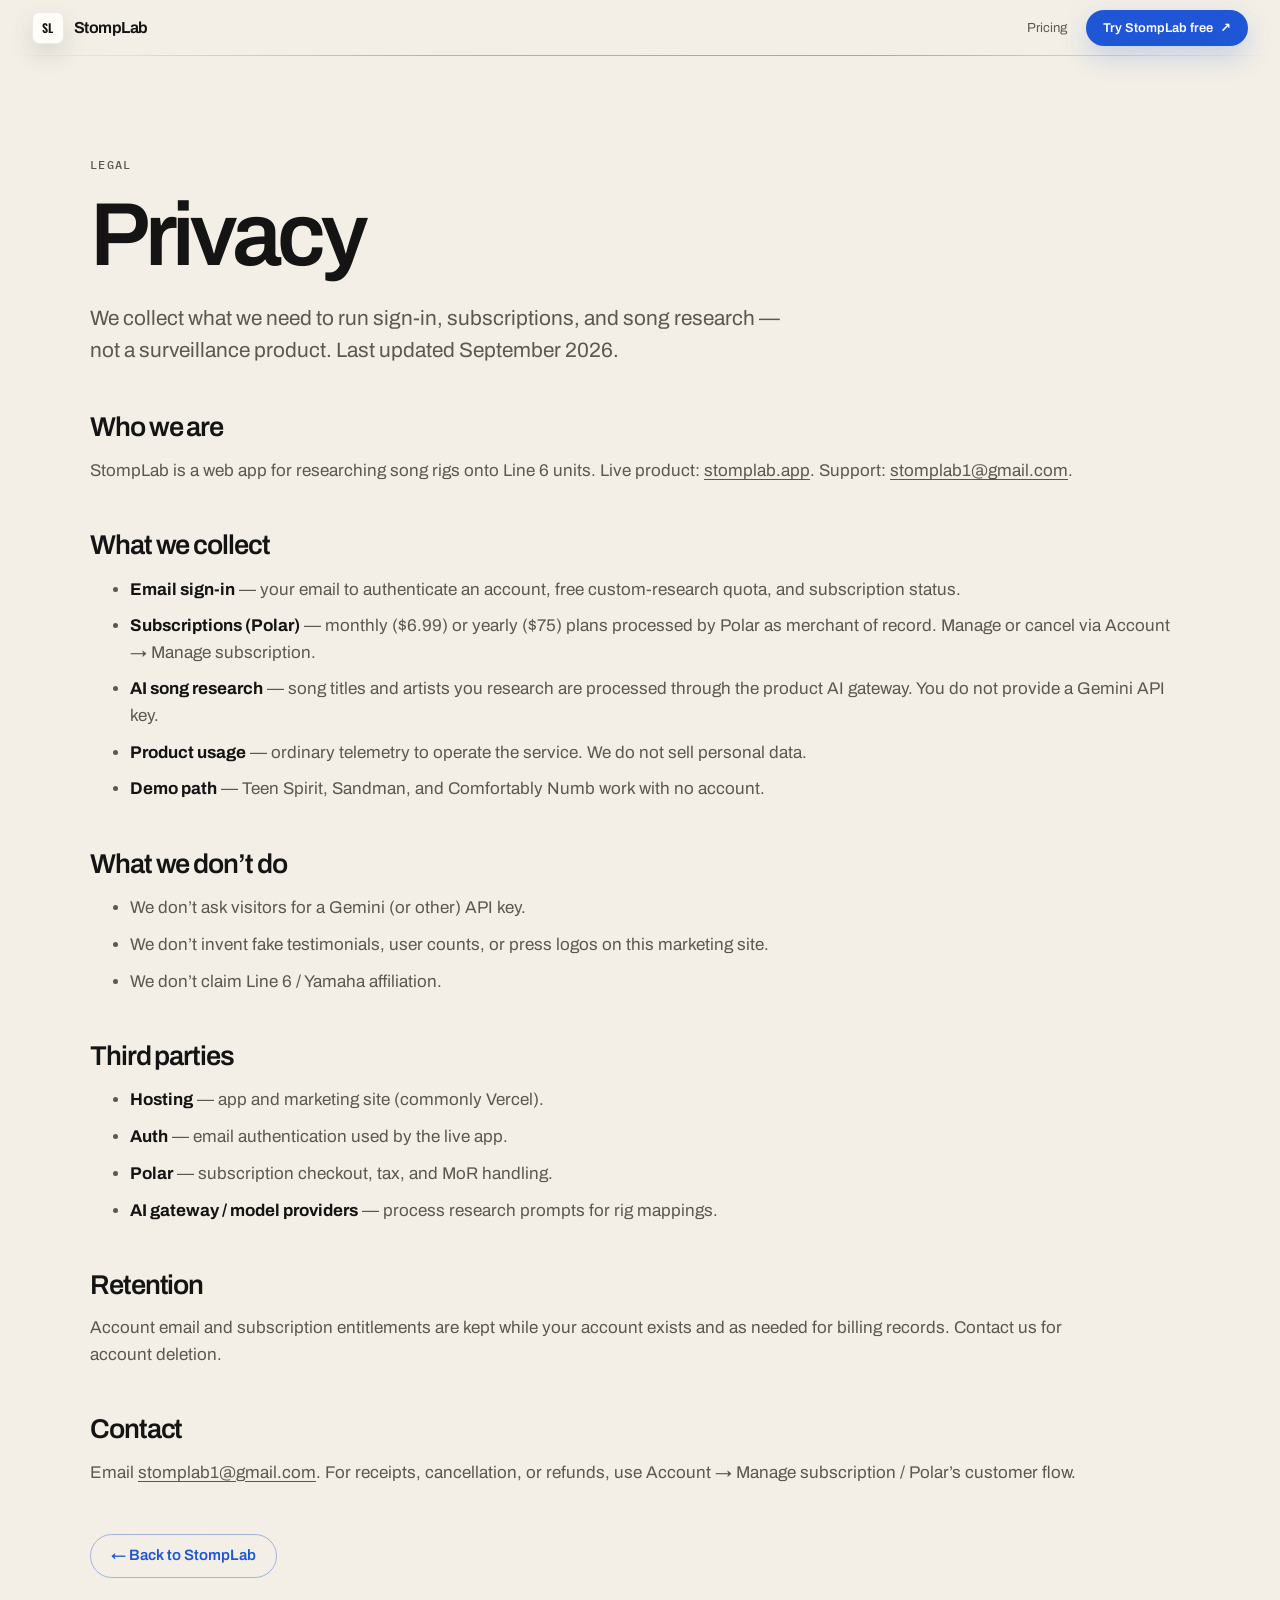
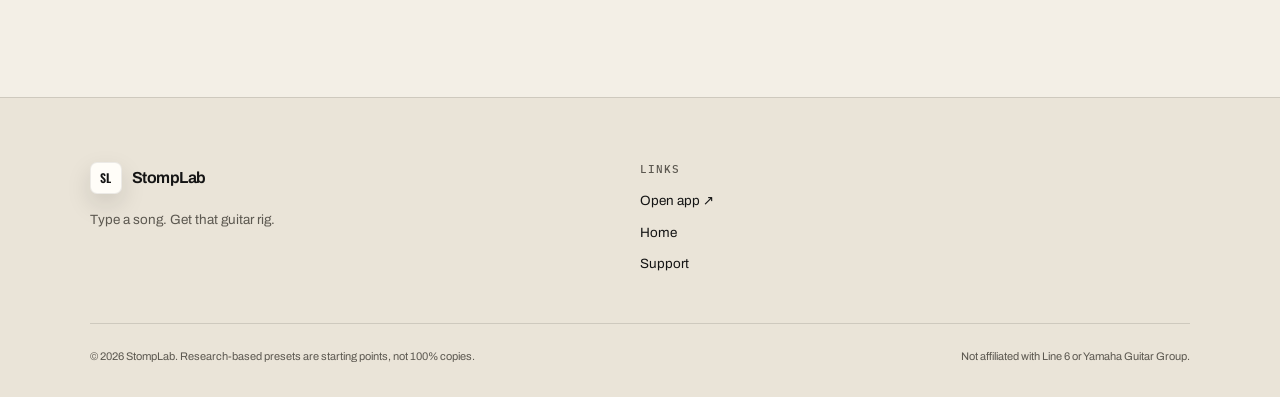
==== commit 1a02e749: "Rebuild cream marketing site with Apple-inspired structure Match Lab cobalt/cream/cyan tokens, overs" ====
--- a/privacy.html
+++ b/privacy.html
@@ -1,93 +1,54 @@
-<!DOCTYPE html>
+<!doctype html>
 <html lang="en">
 <head>
-  <meta charset="utf-8">
-  <meta name="viewport" content="width=device-width, initial-scale=1">
-  <title>Privacy — Stomp Lab</title>
-  <meta name="description" content="How Stomp Lab handles email sign-in, Polar subscriptions, and AI song research. Short and honest.">
-  <meta name="theme-color" content="#f3efe6">
-  <meta name="color-scheme" content="light">
-  <link rel="icon" href="favicon.svg" type="image/svg+xml">
-  <link rel="canonical" href="https://stomplab-site.vercel.app/privacy">
-  <meta property="og:title" content="Privacy — Stomp Lab">
-  <meta property="og:description" content="Auth emails, Polar subscriptions, AI research — what Stomp Lab collects and why.">
-  <meta property="og:image" content="https://stomplab.app/og.jpg">
-  <meta name="twitter:card" content="summary_large_image">
-  <meta name="twitter:image" content="https://stomplab.app/og.jpg">
-  <link rel="preconnect" href="https://fonts.googleapis.com">
-  <link rel="preconnect" href="https://fonts.gstatic.com" crossorigin>
-  <link href="https://fonts.googleapis.com/css2?family=Archivo:ital,wght@0,400;0,500;0,600;0,700;1,400&family=IBM+Plex+Mono:wght@400;500&family=Oswald:wght@500;600;700&display=swap" rel="stylesheet">
-  <link rel="stylesheet" href="styles.css">
+<meta charset="utf-8"><meta name="viewport" content="width=device-width,initial-scale=1">
+<title>Privacy — StompLab</title>
+<meta name="description" content="How StompLab handles email sign-in, Polar subscriptions, and AI song research.">
+<meta name="theme-color" content="#f3efe6"><link rel="icon" href="favicon.svg" type="image/svg+xml">
+<link rel="canonical" href="https://stomplab-site.vercel.app/privacy">
+<link rel="preconnect" href="https://fonts.googleapis.com"><link rel="preconnect" href="https://fonts.gstatic.com" crossorigin>
+<link href="https://fonts.googleapis.com/css2?family=Archivo:wdth,wght@100,400..800&family=IBM+Plex+Mono:wght@400;500&family=Oswald:wght@500;600&display=swap" rel="stylesheet">
+<link rel="stylesheet" href="styles.css">
 </head>
 <body id="top">
-  <a class="skip" href="#main">Skip to content</a>
-  <header class="site-header" id="site-header">
-    <div class="wrap header-inner">
-      <a class="wordmark" href="./" aria-label="Stomp Lab home"><img src="wordmark.svg" width="248" height="36" alt="Stomp Lab"></a>
-      <nav class="site-nav" id="site-nav" aria-label="Primary" style="display:flex">
-        <a href="./#pricing">Pricing</a>
-        <a class="btn btn-primary" href="https://stomplab.app">Open app</a>
-      </nav>
-    </div>
-  </header>
-  <main id="main" class="legal-page">
-    <div class="wrap narrow">
-      <p class="section-kicker">Legal</p>
-      <h1>Privacy</h1>
-      <p class="lede">Short version: we collect what we need to run sign-in, subscriptions, and song research — not a surveillance product. Last updated September 2026.</p>
-
-      <h2>Who we are</h2>
-      <p>Stomp Lab (StompLab) is a web app for researching song rigs onto Line&nbsp;6 units. Live product: <a href="https://stomplab.app">stomplab.app</a>. Support: <a href="mailto:stomplab1@gmail.com">stomplab1@gmail.com</a>.</p>
-
-      <h2>What we collect</h2>
-      <ul>
-        <li><strong>Email sign-in (auth)</strong> — your email to authenticate an account. Used for free custom-research quota (3 after sign-in) and subscription status.</li>
-        <li><strong>Subscriptions (Polar)</strong> — monthly ($6.99) or yearly ($75) plans are processed by <strong>Polar</strong> as merchant of record. Polar handles billing details; we receive entitlement signals so we can open any song, Create, History, and Gear locker, and apply the 50 custom builds per calendar month. Manage or cancel via <strong>Account → Manage subscription</strong> in the app.</li>
-        <li><strong>AI song research (Gemini via product gateway)</strong> — song titles/artists you research are sent through the product’s <strong>AI gateway</strong> to map tracking/live rigs onto Line&nbsp;6 models. You do <em>not</em> provide a Gemini API key.</li>
-        <li><strong>Product usage</strong> — ordinary telemetry to operate the service (demos opened, device selection, errors). We do not sell personal data.</li>
-        <li><strong>Demo path</strong> — Teen Spirit, Sandman, and Comfortably Numb work with no account. If you never sign in, we don’t need your email.</li>
-      </ul>
-
-      <h2>What we don’t do</h2>
-      <ul>
-        <li>We don’t ask visitors for a Gemini (or other) API key.</li>
-        <li>We don’t invent fake testimonials, user counts, or press logos on this marketing site.</li>
-        <li>We don’t claim Line&nbsp;6 / Yamaha affiliation.</li>
-      </ul>
-
-      <h2>Third parties</h2>
-      <ul>
-        <li><strong>Hosting</strong> — app and marketing site (commonly Vercel).</li>
-        <li><strong>Auth</strong> — email authentication used by the live app at stomplab.app.</li>
-        <li><strong>Polar</strong> — subscription checkout, tax, and MoR handling.</li>
-        <li><strong>AI gateway / model providers</strong> — process research prompts for rig mappings (including Google Gemini behind the gateway).</li>
-      </ul>
-
-      <h2>Retention</h2>
-      <p>Account email and subscription entitlements are kept while your account exists and as needed for billing records. Research inputs may be processed and temporarily logged to operate and improve the product. Contact us for account deletion.</p>
-
-      <h2>Contact / deletion</h2>
-      <p>Email <a href="mailto:stomplab1@gmail.com">stomplab1@gmail.com</a>. For receipts, cancellation, or refunds, use <strong>Account → Manage subscription</strong> / Polar’s customer flow — Polar is the merchant of record.</p>
-
-      <h2>Changes</h2>
-      <p>If data practices change materially, we’ll update this page. The live app at <a href="https://stomplab.app">stomplab.app</a> and <a href="https://stomplab.app/guide">/guide</a> remain the source of truth for how research and plans work.</p>
-      <p style="margin-top:2.5rem"><a class="btn btn-ghost" href="./">← Back to Stomp Lab</a></p>
-    </div>
-  </main>
-  <footer class="site-footer">
-    <div class="wrap footer-inner">
-      <div class="footer-brand">
-        <img src="wordmark.svg" width="180" height="26" alt="Stomp Lab">
-        <p>Research any song → HX preset for your unit.</p>
-      </div>
-      <nav class="footer-nav" aria-label="Footer">
-        <a href="https://stomplab.app">Open app</a>
-        <a href="./">Home</a>
-        <a href="mailto:stomplab1@gmail.com">Support</a>
-      </nav>
-      <p class="footer-legal">Stomp Lab is not affiliated with Line&nbsp;6 or Yamaha Guitar Group. Unofficial research tool.</p>
-    </div>
-  </footer>
-  <script src="main.js" defer></script>
-</body>
-</html>
+<a class="skip-link" href="#main">Skip to content</a>
+<header class="site-header is-scrolled" id="site-header"><div class="nav-shell">
+<a class="brand" href="./" aria-label="StompLab home"><span class="sl-sticker" aria-hidden="true">SL</span><span class="brand-name">StompLab</span></a>
+<nav class="site-nav" id="site-nav" aria-label="Primary navigation" style="display:flex"><a href="./#pricing">Pricing</a><a class="button button-small button-primary" href="https://stomplab.app">Try StompLab free <span aria-hidden="true">↗</span></a></nav>
+</div></header>
+<main id="main" class="legal-page"><div class="wrap">
+<p class="kicker">Legal</p>
+<h1>Privacy</h1>
+<p class="lede">We collect what we need to run sign-in, subscriptions, and song research — not a surveillance product. Last updated September 2026.</p>
+<h2>Who we are</h2>
+<p>StompLab is a web app for researching song rigs onto Line&nbsp;6 units. Live product: <a href="https://stomplab.app">stomplab.app</a>. Support: <a href="mailto:stomplab1@gmail.com">stomplab1@gmail.com</a>.</p>
+<h2>What we collect</h2>
+<ul>
+<li><strong>Email sign-in</strong> — your email to authenticate an account, free custom-research quota, and subscription status.</li>
+<li><strong>Subscriptions (Polar)</strong> — monthly ($6.99) or yearly ($75) plans processed by Polar as merchant of record. Manage or cancel via Account → Manage subscription.</li>
+<li><strong>AI song research</strong> — song titles and artists you research are processed through the product AI gateway. You do not provide a Gemini API key.</li>
+<li><strong>Product usage</strong> — ordinary telemetry to operate the service. We do not sell personal data.</li>
+<li><strong>Demo path</strong> — Teen Spirit, Sandman, and Comfortably Numb work with no account.</li>
+</ul>
+<h2>What we don’t do</h2>
+<ul>
+<li>We don’t ask visitors for a Gemini (or other) API key.</li>
+<li>We don’t invent fake testimonials, user counts, or press logos on this marketing site.</li>
+<li>We don’t claim Line&nbsp;6 / Yamaha affiliation.</li>
+</ul>
+<h2>Third parties</h2>
+<ul>
+<li><strong>Hosting</strong> — app and marketing site (commonly Vercel).</li>
+<li><strong>Auth</strong> — email authentication used by the live app.</li>
+<li><strong>Polar</strong> — subscription checkout, tax, and MoR handling.</li>
+<li><strong>AI gateway / model providers</strong> — process research prompts for rig mappings.</li>
+</ul>
+<h2>Retention</h2>
+<p>Account email and subscription entitlements are kept while your account exists and as needed for billing records. Contact us for account deletion.</p>
+<h2>Contact</h2>
+<p>Email <a href="mailto:stomplab1@gmail.com">stomplab1@gmail.com</a>. For receipts, cancellation, or refunds, use Account → Manage subscription / Polar’s customer flow.</p>
+<p style="margin-top:3rem"><a class="button button-outline" href="./">← Back to StompLab</a></p>
+</div></main>
+<footer class="site-footer"><div class="wrap footer-main"><div class="footer-brand"><a class="brand" href="./"><span class="sl-sticker">SL</span><span class="brand-name">StompLab</span></a><p>Type a song. Get that guitar rig.</p></div><nav aria-label="Links"><p>Links</p><a href="https://stomplab.app">Open app ↗</a><a href="./">Home</a><a href="mailto:stomplab1@gmail.com">Support</a></nav></div><div class="wrap footer-bottom"><p>© 2026 StompLab. Research-based presets are starting points, not 100% copies.</p><p>Not affiliated with Line 6 or Yamaha Guitar Group.</p></div></footer>
+<script src="main.js" defer></script>
+</body></html>
--- a/styles.css
+++ b/styles.css
@@ -1,876 +1,51 @@
-:root {
-  --bg: #f3efe6;
-  --bg-elev: #f7f3ea;
-  --card: #faf7f0;
-  --card-hover: #fffdf8;
-  --muted-surface: #e7e1d4;
-  --text: #141414;
-  --muted: #5c5850;
-  --muted-2: #7a756c;
-  --border: rgba(20, 20, 20, 0.12);
-  --border-strong: rgba(20, 20, 20, 0.2);
-  --led: #7dff9a;
-  --led-dim: rgba(125, 255, 154, 0.22);
-  --led-glow: rgba(125, 255, 154, 0.35);
-  --chassis: #141414;
-  --chassis-card: #1c1c1c;
-  --chassis-text: #f3efe6;
-  --radius: 20px;
-  --radius-sm: 14px;
-  --radius-pill: 999px;
-  --wrap: 1120px;
-  --header-h: 68px;
-  --font-display: "Oswald", "Arial Narrow", system-ui, sans-serif;
-  --font-sans: "Archivo", system-ui, sans-serif;
-  --font-mono: "IBM Plex Mono", ui-monospace, monospace;
-  --ease: cubic-bezier(0.22, 1, 0.36, 1);
-  --shadow-soft: 0 12px 40px rgba(20, 20, 20, 0.06);
+:root{
+  --bg:#f3efe6;--card:#faf7f0;--text:#141414;--muted:#5c5850;--secondary:#e7e1d4;
+  --primary:#1e56d6;--primary-dark:#1743aa;--pop:#1498a0;--lcd:#7dff9a;
+  --stage:#090b0f;--stage-2:#12151b;--white:#fffdf8;--line:rgba(20,20,20,.13);--line-dark:rgba(255,255,255,.14);
+  --glass:rgba(243,239,230,.82);--font:"Archivo",system-ui,sans-serif;--mono:"IBM Plex Mono",ui-monospace,monospace;--accent:"Oswald","Arial Narrow",sans-serif;
+  --content:68.75rem;--wide:87rem;--gutter:clamp(1.25rem,3.2vw,3rem);--nav-h:3.5rem;--section:clamp(6rem,11vw,10rem);
+  --hero:clamp(3.5rem,8vw,7.5rem);--display:clamp(2.75rem,6vw,5.75rem);--h2:clamp(2.15rem,4.3vw,4rem);--h3:clamp(1.45rem,2.5vw,2.45rem);
+  --ease:cubic-bezier(.16,1,.3,1);--shadow:0 24px 70px rgba(20,20,20,.10);--shadow-sticker:0 10px 25px rgba(20,20,20,.13);
 }
+*{box-sizing:border-box}html{scroll-behavior:smooth;scroll-padding-top:calc(var(--nav-h) + 1rem)}body{margin:0;background:var(--bg);color:var(--text);font:400 1.0625rem/1.55 var(--font);-webkit-font-smoothing:antialiased;overflow-x:hidden}body.nav-open{overflow:hidden}a{color:inherit;text-underline-offset:.2em}button{font:inherit}img,svg{display:block;max-width:100%}code{font-family:var(--mono);font-size:.85em;background:var(--secondary);padding:.12em .38em;border-radius:.35rem}.wrap{width:min(calc(100% - 2*var(--gutter)),var(--content));margin-inline:auto}.wide-wrap{width:min(calc(100% - 2*var(--gutter)),var(--wide));margin-inline:auto}.skip-link{position:fixed;z-index:1000;left:1rem;top:-5rem;background:var(--text);color:var(--white);padding:.7rem 1rem;border-radius:.6rem}.skip-link:focus{top:1rem}.kicker,.card-kicker,.ui-label,.step-kicker{font-family:var(--mono);font-size:.75rem;line-height:1.2;letter-spacing:.11em;text-transform:uppercase;font-weight:500}.kicker{color:var(--primary);margin:0 0 1.25rem}.reveal{opacity:0;transform:translateY(24px);filter:blur(5px);transition:opacity 640ms var(--ease),transform 640ms var(--ease),filter 640ms var(--ease)}.reveal.is-in{opacity:1;transform:none;filter:none}h1,h2,h3,p{margin-top:0}h1,h2,h3{font-family:var(--font);font-weight:600;text-wrap:balance;letter-spacing:-.04em}p{ text-wrap:pretty}h2{font-size:var(--h2);line-height:1.01}h3{font-size:var(--h3);line-height:1.08}.section-intro{max-width:52rem;margin-bottom:clamp(3rem,6vw,5.5rem)}.section-intro h2{margin:0}.section-intro>p:last-child{max-width:40rem;color:var(--muted);font-size:1.12rem;margin:1.25rem 0 0}.section-intro.centered{text-align:center;margin-inline:auto}.section-intro.centered>p:last-child{margin-inline:auto}
 
-*, *::before, *::after { box-sizing: border-box; }
+/* navigation */
+.site-header{height:var(--nav-h);position:sticky;top:0;z-index:100;background:rgba(243,239,230,.34);transition:background .32s,box-shadow .32s}.site-header::after{content:"";position:absolute;left:0;right:0;bottom:0;height:1px;background:linear-gradient(90deg,transparent,var(--pop),var(--primary),transparent);opacity:.48}.site-header.is-scrolled{background:var(--glass);box-shadow:0 1px 0 var(--line),0 8px 30px rgba(20,20,20,.06);backdrop-filter:saturate(180%) blur(20px);-webkit-backdrop-filter:saturate(180%) blur(20px)}.nav-shell{width:min(calc(100% - 2rem),76rem);height:100%;margin:auto;display:flex;align-items:center;justify-content:space-between;gap:1.5rem}.brand{display:inline-flex;align-items:center;gap:.62rem;text-decoration:none;font-weight:650;letter-spacing:-.03em}.sl-sticker{width:2rem;height:2rem;display:inline-grid;place-items:center;border-radius:22%;background:#fffdf8;border:1px solid rgba(20,20,20,.08);box-shadow:var(--shadow-sticker);font:600 .75rem/1 var(--accent);letter-spacing:.02em}.brand-name{font-size:1rem}.site-nav{display:flex;align-items:center;gap:1.2rem}.site-nav>a:not(.button){font-size:.82rem;text-decoration:none;color:var(--muted);transition:color .18s}.site-nav>a:not(.button):hover{color:var(--text)}.nav-toggle{display:none;border:0;background:transparent;width:2.75rem;height:2.75rem;padding:.8rem;position:relative}.nav-toggle span{position:absolute;left:.75rem;right:.75rem;height:1px;background:var(--text);transition:transform .25s var(--ease);top:1.15rem}.nav-toggle span+span{top:1.62rem}.nav-toggle[aria-expanded=true] span{top:1.38rem;transform:rotate(45deg)}.nav-toggle[aria-expanded=true] span+span{transform:rotate(-45deg)}
+.button{min-height:2.75rem;display:inline-flex;align-items:center;justify-content:center;gap:.45rem;padding:.72rem 1.25rem;border-radius:999px;border:1px solid transparent;text-decoration:none;font-weight:600;font-size:.94rem;line-height:1;transition:transform .22s var(--ease),background .22s,color .22s,box-shadow .22s,border-color .22s}.button:hover{transform:translateY(-2px)}.button:focus-visible,.text-action:focus-visible,a:focus-visible,button:focus-visible{outline:2px solid var(--pop);outline-offset:3px}.button-primary{background:var(--primary);color:white;box-shadow:0 10px 28px rgba(30,86,214,.22)}.button-primary:hover{background:var(--primary-dark);color:white}.button-small{min-height:2.25rem;padding:.55rem 1rem;font-size:.8rem}.button-large{min-height:3.25rem;padding:.9rem 1.45rem;font-size:1rem}.button-outline{border-color:rgba(30,86,214,.38);color:var(--primary);background:transparent}.button-outline:hover{background:rgba(30,86,214,.07);border-color:var(--primary)}.button-light{background:#fff;color:#111}.button-light:hover{background:#eefbff}.button-block{width:100%}.text-action{display:inline-flex;align-items:center;gap:.45rem;color:var(--primary);font-weight:600;text-decoration:none;padding:.8rem .25rem}.text-action:hover span{transform:translateY(2px)}.text-action span{transition:transform .2s}
 
-html {
-  scroll-behavior: smooth;
-  -webkit-text-size-adjust: 100%;
+/* hero */
+.hero{position:relative;min-height:calc(100vh - var(--nav-h));padding:clamp(4.5rem,9vw,8.5rem) 0 5rem;overflow:hidden}.sl-hero-wash{background:radial-gradient(circle at 16% 8%,rgba(20,152,160,.30),transparent 33%),radial-gradient(circle at 82% 18%,rgba(30,86,214,.30),transparent 36%),linear-gradient(180deg,#f6f3eb 0%,var(--bg) 82%)}.hero-orb{position:absolute;border-radius:50%;filter:blur(70px);opacity:.28;pointer-events:none;will-change:transform}.orb-one{width:28rem;height:28rem;background:var(--pop);left:-10rem;top:8rem}.orb-two{width:34rem;height:34rem;background:var(--primary);right:-14rem;top:-8rem}.hero-inner{position:relative;z-index:1;text-align:center}.hero h1{font-size:var(--hero);line-height:.92;letter-spacing:-.06em;margin:0 auto;max-width:12ch}.hero h1 span{color:var(--primary)}.hero-lede{font-size:clamp(1.15rem,2vw,1.55rem);line-height:1.4;letter-spacing:-.018em;color:var(--muted);max-width:43rem;margin:2rem auto 0}.hero-actions{display:flex;justify-content:center;align-items:center;gap:1rem;margin-top:2rem}.microtrust{display:flex;align-items:center;justify-content:center;gap:.55rem;color:var(--muted);font-size:.82rem;margin:1.15rem auto 0}.status-dot{width:.48rem;height:.48rem;border-radius:50%;background:var(--pop);box-shadow:0 0 0 4px rgba(20,152,160,.12)}
+.hero-product{margin:clamp(4rem,8vw,7rem) auto 0;text-align:left;background:rgba(250,247,240,.92);border:1px solid rgba(20,20,20,.11);border-radius:1.75rem;box-shadow:0 40px 100px rgba(30,86,214,.13),0 20px 50px rgba(20,20,20,.08);overflow:hidden;max-width:68rem}.app-bar{height:3.25rem;padding:0 1.2rem;display:flex;align-items:center;justify-content:space-between;border-bottom:1px solid var(--line);background:rgba(255,253,248,.85);font-size:.77rem}.app-brand,.app-context{display:flex;align-items:center;gap:.65rem}.mini-sticker{width:1.6rem;height:1.6rem;background:white;border:1px solid var(--line);border-radius:.38rem;display:grid;place-items:center;font:600 .58rem var(--accent)}.app-context{font-family:var(--mono);color:var(--muted)}.app-live{color:var(--pop);background:rgba(20,152,160,.09);border:1px solid rgba(20,152,160,.2);padding:.25rem .55rem;border-radius:999px}.product-workspace{display:grid;grid-template-columns:1fr 1.12fr;gap:1.4rem;padding:clamp(1.2rem,3.2vw,2.4rem);background:linear-gradient(135deg,rgba(20,152,160,.05),transparent 45%)}.song-panel{padding:.6rem}.song-panel .ui-label{color:var(--primary);margin-bottom:1.1rem}.song-panel h2{font-size:clamp(1.65rem,3vw,2.7rem);margin:0 0 .35rem;max-width:13ch}.artist{color:var(--muted);margin:0 0 2.3rem}.signal-chain{display:flex;flex-wrap:wrap;align-items:center;gap:.45rem;font-family:var(--mono);font-size:.67rem}.signal-chain span{padding:.48rem .6rem;background:white;border:1px solid var(--line);border-radius:.5rem}.signal-chain i{font-style:normal;color:var(--primary)}.confidence-row{display:flex;justify-content:space-between;gap:1rem;border-top:1px solid var(--line);margin-top:2rem;padding-top:1rem;font-size:.72rem;color:var(--muted)}.confidence-row strong{color:var(--pop);font-weight:600}.stomp-device{background:linear-gradient(145deg,#20242b,#0c0f14);border-radius:1.25rem;padding:1.2rem;box-shadow:0 20px 35px rgba(0,0,0,.26),inset 0 1px rgba(255,255,255,.08);color:white;transform:perspective(900px) rotateY(-2deg)}.device-topline{display:flex;justify-content:space-between;font:500 .6rem var(--mono);letter-spacing:.1em;color:#aab0ba;margin-bottom:.8rem}.lcd-screen{background:#06100b;color:var(--lcd);border:1px solid rgba(125,255,154,.3);border-radius:.65rem;padding:1rem;box-shadow:inset 0 0 25px rgba(125,255,154,.08)}.lcd-head{display:flex;justify-content:space-between;font:500 .54rem var(--mono);opacity:.55}.lcd-screen>strong{display:block;font:500 clamp(1.2rem,2.6vw,2rem)/1.2 var(--mono);margin:.65rem 0 1rem}.lcd-chain{display:grid;grid-template-columns:repeat(4,1fr);gap:.35rem}.lcd-chain span{font:.48rem var(--mono);text-align:center;padding:.35rem .2rem;border:1px solid rgba(125,255,154,.22);border-radius:.2rem}.footswitch-row{display:grid;grid-template-columns:repeat(3,1fr);gap:.75rem;margin-top:1rem}.footswitch-row div{text-align:center;display:grid;justify-items:center;font:500 .55rem var(--mono);color:#aab0ba}.footswitch-row b{width:2rem;height:2rem;border-radius:50%;background:radial-gradient(circle,#bdc2c8 20%,#555c64 23%,#1c2025 53%);border:1px solid #69717b;margin-bottom:.3rem}.footswitch-row em{font-style:normal;color:#fff}.footswitch-row .active b{box-shadow:0 0 0 3px var(--pop),0 0 18px rgba(20,152,160,.7)}.product-footer{min-height:3.1rem;padding:.8rem 1.4rem;display:flex;justify-content:center;gap:2.2rem;border-top:1px solid var(--line);font:500 .66rem var(--mono);text-transform:uppercase;letter-spacing:.06em;color:var(--muted)}
+
+/* facts */
+.fact-strip{padding:3.5rem 0;border-top:1px solid var(--line);border-bottom:1px solid var(--line);background:var(--card)}.facts{display:grid;grid-template-columns:repeat(4,1fr);gap:1rem}.facts div{display:flex;flex-direction:column;align-items:center;text-align:center}.facts strong{font-size:clamp(2rem,4vw,3.8rem);line-height:1;letter-spacing:-.06em;color:var(--primary)}.facts span{color:var(--muted);font-size:.78rem;margin-top:.7rem}
+
+/* sticky story */
+.chain-story{height:330vh;position:relative;background:var(--secondary)}.chain-sticky{position:sticky;top:var(--nav-h);height:calc(100vh - var(--nav-h));display:grid;align-items:center;overflow:hidden}.chain-layout{display:grid;grid-template-columns:.82fr 1.18fr;gap:clamp(3rem,8vw,8rem);align-items:center}.chain-copy>h2{font-size:clamp(2.4rem,5vw,4.8rem);margin:0 0 2rem}.chain-steps{display:grid;grid-template-columns:1fr 1fr;gap:.85rem}.chain-step{opacity:.3;transition:opacity .45s var(--ease),transform .45s var(--ease);padding:.8rem 0;border-top:1px solid rgba(20,20,20,.16)}.chain-step.is-active{opacity:1;transform:translateX(.4rem)}.chain-step>span{font:500 .65rem var(--mono);color:var(--primary)}.chain-step h3{font-size:1.05rem;letter-spacing:-.025em;margin:.35rem 0}.chain-step p{font-size:.82rem;line-height:1.45;color:var(--muted);margin:0}.chain-frame{padding:clamp(1rem,3vw,2.5rem);border-radius:1.75rem;background:linear-gradient(145deg,#252a33,#090b0f);box-shadow:0 35px 70px rgba(20,20,20,.27);transform:scale(var(--story-scale,.94));transition:transform .1s linear}.chain-screen{min-height:22rem;border-radius:.9rem;background:#06100b;border:1px solid rgba(125,255,154,.34);padding:clamp(1.5rem,4vw,3rem);color:var(--lcd);display:flex;flex-direction:column;justify-content:center;box-shadow:inset 0 0 50px rgba(125,255,154,.08)}.chain-screen-top{display:flex;justify-content:space-between;font:500 .64rem var(--mono);letter-spacing:.1em;opacity:.6}.chain-screen>strong{font:500 clamp(2rem,5vw,4.5rem)/1 var(--mono);letter-spacing:-.06em;margin:2.5rem 0 .8rem}.chain-screen>p{font-family:var(--mono);font-size:.8rem;opacity:.65}.chain-blocks{display:grid;grid-template-columns:repeat(6,1fr);gap:.5rem;margin-top:2.2rem}.chain-blocks span{text-align:center;padding:.6rem .2rem;border:1px solid rgba(125,255,154,.18);border-radius:.3rem;font:.58rem var(--mono);opacity:.25;transition:opacity .4s,background .4s}.chain-blocks span.active{opacity:1;background:rgba(125,255,154,.12)}.chain-progress{height:3px;background:rgba(255,255,255,.1);margin:1.25rem .5rem 0;border-radius:2px;overflow:hidden}.chain-progress i{display:block;width:calc(var(--story-progress,0)*100%);height:100%;background:linear-gradient(90deg,var(--pop),var(--primary))}
+
+/* bento */
+.features-section{padding:var(--section) 0;background:var(--bg)}.bento-grid{display:grid;grid-template-columns:repeat(12,1fr);gap:1.25rem}.bento-card{background:var(--card);border:1px solid rgba(20,20,20,.07);border-radius:1.75rem;padding:clamp(1.6rem,3vw,2.7rem);overflow:hidden;min-height:20rem;box-shadow:0 6px 30px rgba(20,20,20,.025);transition:transform .32s var(--ease),box-shadow .32s}.bento-card:hover{transform:translateY(-4px);box-shadow:var(--shadow)}.bento-card .card-kicker{color:var(--primary);margin-bottom:1rem}.bento-card h3{margin:0 0 1rem}.bento-card p:last-child{color:var(--muted);max-width:35rem}.bento-stage{grid-column:span 7;background:#0d1015;color:white;min-height:33rem;display:grid;grid-template-columns:1fr .9fr;gap:2rem;align-items:center}.bento-stage .card-kicker{color:#7ee9f0}.bento-stage p:last-child{color:#aeb4bd}.mini-chassis{background:linear-gradient(150deg,#353b45,#11141a);border-radius:1rem;padding:1rem;box-shadow:0 25px 40px rgba(0,0,0,.35);transform:rotate(2deg)}.mini-lcd{min-height:13rem;background:#06100b;border:1px solid rgba(125,255,154,.25);color:var(--lcd);border-radius:.55rem;padding:1rem;font-family:var(--mono);display:flex;flex-direction:column;justify-content:center}.mini-lcd small{font-size:.55rem;opacity:.5}.mini-lcd strong{font-size:1.2rem;margin:.6rem 0}.mini-lcd span{font-size:.57rem;opacity:.6}.mini-switches{display:flex;justify-content:space-around;margin-top:1rem}.mini-switches i{width:1.6rem;height:1.6rem;border-radius:50%;background:#262c33;border:4px solid #707781}.mini-switches i.lit{box-shadow:0 0 0 3px var(--pop),0 0 14px var(--pop)}.bento-units{grid-column:span 5;background:linear-gradient(150deg,rgba(30,86,214,.12),rgba(20,152,160,.08)),var(--card);min-height:33rem}.unit-list{display:grid;margin-top:2.2rem}.unit-list span{display:flex;justify-content:space-between;align-items:center;gap:1rem;padding:1rem 0;border-top:1px solid var(--line)}.unit-list b{font-size:.9rem}.unit-list em{font:400 .63rem var(--mono);color:var(--muted);font-style:normal}.bento-gear{grid-column:span 6;display:grid;grid-template-columns:.8fr 1fr;align-items:center;gap:2rem}.gear-orbit{aspect-ratio:1;position:relative;border:1px solid rgba(30,86,214,.2);border-radius:50%;display:grid;place-items:center;background:radial-gradient(circle,rgba(30,86,214,.16),transparent 67%)}.gear-orbit::before{content:"";position:absolute;inset:20%;border:1px dashed rgba(20,152,160,.35);border-radius:50%}.gear-orbit b{font-size:clamp(1.6rem,4vw,3.3rem);letter-spacing:-.06em;color:var(--primary)}.gear-orbit span{position:absolute;font:500 .52rem var(--mono);padding:.35rem;background:var(--card);border:1px solid var(--line);border-radius:.4rem}.gear-orbit span:nth-child(1){top:4%;left:42%}.gear-orbit span:nth-child(2){top:43%;right:2%}.gear-orbit span:nth-child(3){bottom:5%;left:43%}.gear-orbit span:nth-child(4){top:43%;left:1%}.bento-simple{grid-column:span 3}.icon-box{width:3rem;height:3rem;border-radius:.9rem;display:grid;place-items:center;background:var(--primary);color:white;font-size:1.5rem;margin-bottom:2rem}.icon-gateway{background:var(--pop)}.bento-wide{grid-column:span 6;background:var(--primary);color:#fff;display:flex;justify-content:space-between;align-items:end;gap:2rem}.bento-wide .card-kicker{color:#b9f8ff}.bento-wide p:last-child{color:rgba(255,255,255,.75)}.text-link{white-space:nowrap;font-weight:600;color:inherit;text-decoration:none}
+
+/* demos */
+.demos-section{padding:var(--section) 0;background:var(--card)}.section-intro-row{max-width:none;display:flex;justify-content:space-between;align-items:end;gap:3rem}.section-intro-row>p{max-width:28rem!important;margin:0!important}.demo-gallery{display:grid;grid-template-columns:repeat(3,1fr);gap:1.25rem}.demo-tile{position:relative;min-height:38rem;border-radius:1.75rem;padding:2rem;color:white;text-decoration:none;display:flex;flex-direction:column;justify-content:space-between;overflow:hidden;transition:transform .32s var(--ease),box-shadow .32s}.demo-tile:hover{transform:translateY(-4px);box-shadow:var(--shadow)}.demo-blue{background:linear-gradient(150deg,#1743aa,#1e56d6 55%,#1498a0)}.demo-ink{background:#111318}.demo-cyan{background:linear-gradient(150deg,#0f737a,#1498a0 55%,#7bd8dc);color:#071719}.track-number{font:500 .65rem var(--mono);opacity:.68}.demo-tile p{font:500 .7rem var(--mono);text-transform:uppercase;letter-spacing:.1em;opacity:.7;margin-bottom:.7rem}.demo-tile h3{font-size:clamp(2rem,3.4vw,3.4rem);margin:0 0 1.5rem}.open-demo{font-size:.9rem;font-weight:600}.waveform{height:13rem;display:flex;align-items:center;justify-content:center;gap:.45rem}.waveform i{width:.28rem;background:#c8fbff;border-radius:1rem}.waveform i:nth-child(1),.waveform i:nth-child(12){height:15%}.waveform i:nth-child(2),.waveform i:nth-child(11){height:35%}.waveform i:nth-child(3),.waveform i:nth-child(10){height:72%}.waveform i:nth-child(4),.waveform i:nth-child(9){height:48%}.waveform i:nth-child(5),.waveform i:nth-child(8){height:92%}.waveform i:nth-child(6),.waveform i:nth-child(7){height:63%}.sandman-art{height:13rem;display:grid;place-items:center;position:relative}.sandman-art span{position:absolute;width:9rem;height:9rem;border:1px solid rgba(125,255,154,.6);transform:rotate(45deg)}.sandman-art span:nth-child(2){width:6rem;height:6rem}.sandman-art span:nth-child(3){width:3rem;height:3rem;background:rgba(125,255,154,.12)}.rings{height:13rem;position:relative;display:grid;place-items:center}.rings i{position:absolute;border:1px solid rgba(7,23,25,.45);border-radius:50%;width:12rem;height:12rem}.rings i:nth-child(2){width:8rem;height:8rem}.rings i:nth-child(3){width:4rem;height:4rem;background:rgba(243,239,230,.4)}
+
+/* cinema */
+.cinema-stage{position:relative;background:var(--stage);color:#f4f7fb;padding:var(--section) 0;overflow:hidden}.stage-glow{position:absolute;width:70rem;height:45rem;left:50%;top:50%;transform:translate(-50%,-35%);background:radial-gradient(ellipse,rgba(30,86,214,.26),rgba(20,152,160,.09) 40%,transparent 70%);pointer-events:none}.stage-inner{position:relative}.stage-copy{text-align:center;max-width:56rem;margin:auto}.kicker-light{color:#6ceaf1}.stage-copy h2{font-size:var(--display);margin:0}.stage-copy>p:not(.kicker){max-width:38rem;color:#aeb4bd;margin:1.5rem auto 2rem;font-size:1.18rem}.floor-device{max-width:56rem;margin:6rem auto 2.5rem;background:linear-gradient(145deg,#2b313a,#090b0f);border:1px solid rgba(255,255,255,.08);border-radius:1.7rem;padding:clamp(1.3rem,4vw,3rem);box-shadow:0 50px 100px #000,0 0 80px rgba(30,86,214,.13);transform:perspective(1000px) rotateX(6deg)}.floor-brand{display:flex;justify-content:space-between;color:#aeb4bd;font:500 .62rem var(--mono);letter-spacing:.12em}.floor-screen{margin-top:1rem;background:#06100b;border:1px solid rgba(125,255,154,.28);border-radius:.7rem;padding:1.2rem 1.5rem;color:var(--lcd);box-shadow:inset 0 0 40px rgba(125,255,154,.07)}.screen-meta{display:flex;justify-content:space-between;font:500 .58rem var(--mono);opacity:.5}.floor-screen>strong{display:block;font:500 clamp(1.8rem,4vw,3.4rem)/1 var(--mono);margin:1rem 0 1.4rem}.screen-blocks{display:grid;grid-template-columns:repeat(5,1fr);gap:.6rem}.screen-blocks span{font:.55rem var(--mono);text-align:center;border:1px solid rgba(125,255,154,.2);padding:.5rem;border-radius:.3rem}.floor-knobs{display:flex;justify-content:space-around;padding:1.8rem 0 1.3rem}.floor-knobs i{width:2rem;height:2rem;border-radius:50%;background:radial-gradient(circle at 42% 35%,#7c838d 0 15%,#30353d 20% 55%,#11151a 58%);box-shadow:0 4px 8px #000}.floor-switches{display:grid;grid-template-columns:repeat(3,1fr);gap:1rem}.floor-switches span{display:grid;justify-items:center;gap:.6rem;font:500 .6rem var(--mono);color:#aeb4bd}.floor-switches i{width:3.2rem;height:3.2rem;border-radius:50%;background:radial-gradient(circle,#d2d4d7 12%,#656c76 15%,#24282f 52%);border:1px solid #747b85}.floor-switches .on i{box-shadow:0 0 0 4px var(--pop),0 0 28px rgba(20,152,160,.8)}.stage-note{text-align:center;max-width:44rem;margin:3.5rem auto 0;color:#8c929c;font-size:.83rem}
+
+/* pricing */
+.pricing-section{padding:var(--section) 0;background:var(--bg)}.pricing-shell{display:grid;grid-template-columns:.72fr 1.28fr;gap:1.25rem;align-items:stretch}.free-summary,.pro-card{border-radius:1.75rem;padding:clamp(1.7rem,3.5vw,3rem);background:var(--card);border:1px solid var(--line)}.plan-name{font:500 .75rem var(--mono);letter-spacing:.08em;text-transform:uppercase;color:var(--primary);margin-bottom:1.4rem}.price{display:flex;align-items:baseline;gap:.6rem;margin:0}.price strong{font-size:clamp(3rem,6vw,5.8rem);line-height:.9;letter-spacing:-.07em}.price span{color:var(--muted)}.free-summary h3{font-size:1.55rem;margin:1.7rem 0}.free-summary ul,.pro-card ul{list-style:none;padding:0;margin:1.5rem 0 2rem}.free-summary li,.pro-card li{padding:.65rem 0;border-top:1px solid var(--line);color:var(--muted);font-size:.92rem}.free-summary li::before,.pro-card li::before{content:"✓";color:var(--pop);margin-right:.65rem;font-weight:700}.pro-card{background:linear-gradient(145deg,rgba(30,86,214,.08),rgba(20,152,160,.05)),var(--card);border:1px solid rgba(30,86,214,.28);box-shadow:var(--shadow)}.pro-heading{display:flex;justify-content:space-between;gap:2rem;align-items:start}.pro-heading h3{font-size:clamp(1.7rem,3vw,2.8rem);margin:0}.best-value{display:inline-flex;padding:.35rem .65rem;border-radius:999px;background:var(--primary);color:white;font:500 .62rem var(--mono);text-transform:uppercase;letter-spacing:.08em;margin-bottom:1.1rem}.billing-toggle{display:flex;padding:.25rem;background:var(--secondary);border-radius:999px}.billing-toggle button{border:0;border-radius:999px;padding:.55rem .8rem;background:transparent;color:var(--muted);font-size:.75rem;cursor:pointer}.billing-toggle button.is-active{background:var(--text);color:white}.pro-body{display:grid;grid-template-columns:.8fr 1.2fr;gap:2.5rem;align-items:center;margin:2.5rem 0 1rem}.pro-price>p:last-child{color:var(--muted);font-size:.78rem;margin:.75rem 0 0}.annual-note,.pricing-note{text-align:center;color:var(--muted);font-size:.78rem;margin:1rem 0 0}.pricing-note{max-width:53rem;margin:2rem auto 0}
+
+/* faq and final */
+.faq-section{padding:clamp(5rem,8vw,8rem) 0 var(--section);background:var(--card);border-top:1px solid var(--line)}.faq-layout{display:grid;grid-template-columns:.7fr 1.3fr;gap:clamp(3rem,8vw,8rem);align-items:start}.faq-heading{position:sticky;top:calc(var(--nav-h) + 2rem)}.faq-heading h2{margin:0}.faq-heading>p:last-child{color:var(--muted);margin-top:1.5rem}.faq-heading a{color:var(--primary)}.faq-list{border-top:1px solid var(--line)}details{border-bottom:1px solid var(--line)}summary{list-style:none;cursor:pointer;padding:1.45rem 3rem 1.45rem 0;font-weight:600;position:relative}summary::-webkit-details-marker{display:none}summary span::before,summary span::after{content:"";position:absolute;right:.25rem;top:50%;width:1rem;height:1px;background:var(--text);transition:transform .25s}summary span::after{transform:rotate(90deg)}details[open] summary span::after{transform:rotate(0)}details>p{color:var(--muted);max-width:40rem;margin:-.2rem 0 1.5rem;line-height:1.6}.final-band{position:relative;overflow:hidden;padding:var(--section) 0;background:var(--bg)}.final-wash{position:absolute;inset:0;background:radial-gradient(circle at 20% 30%,rgba(20,152,160,.25),transparent 34%),radial-gradient(circle at 80% 50%,rgba(30,86,214,.26),transparent 38%)}.final-content{position:relative;text-align:center}.final-sticker{width:3.7rem;height:3.7rem;font-size:1.15rem;margin:0 auto 2rem}.final-content h2{font-size:var(--display);margin:0}.final-content>p:not(.kicker){font-size:1.15rem;color:var(--muted);margin:1.5rem auto 2rem}.site-footer{background:#eae4d8;border-top:1px solid var(--line);padding:4rem 0 2rem}.footer-main{display:grid;grid-template-columns:2fr 1fr 1fr;gap:3rem}.footer-brand>p{color:var(--muted);font-size:.84rem;margin:1rem 0}.footer-main nav{display:flex;flex-direction:column;align-items:start;gap:.65rem}.footer-main nav p{font:500 .66rem var(--mono);text-transform:uppercase;letter-spacing:.09em;color:var(--muted);margin-bottom:.3rem}.footer-main nav a{font-size:.84rem;text-decoration:none}.footer-main nav a:hover{color:var(--primary)}.footer-bottom{display:flex;justify-content:space-between;gap:2rem;border-top:1px solid var(--line);padding-top:1.5rem;margin-top:3rem;color:var(--muted);font-size:.69rem}.footer-bottom p{max-width:35rem;margin:0}.mobile-cta{display:none}
+
+/* legal */
+.legal-page{padding:clamp(4rem,8vw,7rem) 0}.legal-page h1{font-size:clamp(3rem,7vw,6rem);line-height:.95;letter-spacing:-.055em;margin:0 0 1.5rem}.legal-page .lede{font-size:1.3rem;color:var(--muted);max-width:44rem}.legal-page h2{font-size:1.7rem;margin:3rem 0 1rem}.legal-page p,.legal-page li{color:var(--muted)}.legal-page li{margin:.65rem 0}.legal-page strong{color:var(--text)}
+
+@media(max-width:900px){
+  .site-nav>a:not(.button){display:none}.product-workspace{grid-template-columns:1fr}.song-panel{padding:1rem}.facts{grid-template-columns:1fr 1fr;gap:2rem}.chain-story{height:auto;padding:6rem 0}.chain-sticky{position:relative;top:auto;height:auto}.chain-layout{grid-template-columns:1fr}.chain-steps{grid-template-columns:1fr 1fr}.chain-frame{transform:none}.bento-stage,.bento-units,.bento-gear,.bento-wide{grid-column:span 12}.bento-simple{grid-column:span 6}.demo-gallery{grid-template-columns:1fr;overflow-x:auto;grid-auto-flow:column;grid-auto-columns:min(78vw,30rem);scroll-snap-type:x mandatory;padding-bottom:1rem}.demo-tile{scroll-snap-align:center;min-height:34rem}.pricing-shell{grid-template-columns:1fr}.faq-layout{grid-template-columns:1fr}.faq-heading{position:static}.floor-device{transform:none}
 }
-
-@media (prefers-reduced-motion: reduce) {
-  html { scroll-behavior: auto; }
-  *, *::before, *::after {
-    animation-duration: 0.01ms !important;
-    animation-iteration-count: 1 !important;
-    transition-duration: 0.01ms !important;
-  }
-  .reveal { opacity: 1 !important; transform: none !important; }
+@media(max-width:700px){
+  :root{--nav-h:3.25rem;--section:6rem}body{font-size:1rem;padding-bottom:4.4rem}.nav-shell{width:calc(100% - 1.5rem)}.brand-name{font-size:.92rem}.nav-toggle{display:block;order:3}.site-nav{position:fixed;top:var(--nav-h);left:0;right:0;display:none;flex-direction:column;align-items:stretch;padding:1rem 1.25rem 1.4rem;background:rgba(243,239,230,.98);border-bottom:1px solid var(--line);box-shadow:0 20px 40px rgba(20,20,20,.1)}.site-nav.is-open{display:flex}.site-nav>a:not(.button){display:flex;min-height:2.8rem;align-items:center;border-bottom:1px solid var(--line)}.site-nav .button{margin-top:.5rem}.hero{padding-top:4.5rem}.hero h1{font-size:clamp(3.2rem,15.5vw,5rem)}.hero-lede{font-size:1.08rem}.hero-actions{flex-direction:column}.microtrust{align-items:flex-start;text-align:left;max-width:20rem}.hero-product{border-radius:1.2rem;margin-top:3.5rem}.product-workspace{padding:.85rem}.song-panel h2{font-size:1.8rem}.signal-chain{gap:.3rem}.confidence-row{flex-direction:column}.stomp-device{padding:.85rem;transform:none}.lcd-chain{grid-template-columns:1fr 1fr}.product-footer{justify-content:flex-start;overflow-x:auto;gap:1.2rem;white-space:nowrap}.facts strong{font-size:2.5rem}.facts span{font-size:.7rem}.chain-steps{grid-template-columns:1fr}.chain-screen{min-height:18rem}.chain-screen>strong{font-size:2rem}.chain-blocks{gap:.25rem}.chain-blocks span{font-size:.45rem}.section-intro-row{display:block}.section-intro-row>p{margin-top:1.5rem!important}.bento-grid{display:block}.bento-card{margin-bottom:1rem;min-height:auto}.bento-stage,.bento-gear{grid-template-columns:1fr}.mini-chassis{margin-top:1rem}.gear-orbit{max-width:14rem;margin:auto}.bento-simple{min-height:18rem}.bento-wide{display:block}.bento-wide .text-link{display:inline-block;margin-top:1rem}.demo-gallery{margin-right:calc(-1*var(--gutter))}.demo-tile{min-height:31rem;padding:1.5rem}.pro-heading{display:block}.billing-toggle{margin-top:1.5rem;width:max-content}.pro-body{grid-template-columns:1fr;gap:.5rem}.price strong{font-size:4rem}.footer-main{grid-template-columns:1fr 1fr}.footer-brand{grid-column:1/-1}.footer-bottom{display:block}.footer-bottom p+p{margin-top:.7rem}.mobile-cta{display:block;position:fixed;z-index:90;left:0;right:0;bottom:0;padding:.65rem 1rem calc(.65rem + env(safe-area-inset-bottom));background:rgba(243,239,230,.92);border-top:1px solid var(--line);backdrop-filter:blur(18px)}.mobile-cta .button{width:100%;min-height:3rem}
 }
-
-body {
-  margin: 0;
-  font-family: var(--font-sans);
-  font-size: 1.0625rem;
-  line-height: 1.6;
-  color: var(--text);
-  background: var(--bg);
-  min-height: 100vh;
-}
-
-img { max-width: 100%; height: auto; display: block; }
-a { color: var(--text); text-decoration-thickness: 1px; text-underline-offset: 0.18em; }
-a:hover { color: #000; }
-code {
-  font-family: var(--font-mono);
-  font-size: 0.88em;
-  color: var(--text);
-  background: var(--muted-surface);
-  padding: 0.12em 0.4em;
-  border-radius: 5px;
-}
-
-.wrap { width: min(100% - 2rem, var(--wrap)); margin-inline: auto; }
-.wrap.narrow { width: min(100% - 2rem, 760px); }
-
-.skip {
-  position: absolute;
-  left: 1rem;
-  top: -100px;
-  z-index: 100;
-  background: var(--text);
-  color: var(--bg);
-  padding: 0.7rem 1rem;
-  font-weight: 600;
-  border-radius: 10px;
-}
-.skip:focus { top: 1rem; outline: 2px solid var(--led); }
-
-/* ——— Nav ——— */
-.site-header {
-  position: sticky;
-  top: 0;
-  z-index: 50;
-  height: var(--header-h);
-  background: rgba(243, 239, 230, 0.78);
-  backdrop-filter: blur(14px);
-  -webkit-backdrop-filter: blur(14px);
-  border-bottom: 1px solid transparent;
-  transition: border-color 0.2s ease, background 0.2s ease, box-shadow 0.2s ease;
-}
-.site-header.is-scrolled {
-  border-bottom-color: var(--border);
-  background: rgba(243, 239, 230, 0.92);
-  box-shadow: 0 8px 24px rgba(20, 20, 20, 0.04);
-}
-.header-inner {
-  height: var(--header-h);
-  display: flex;
-  align-items: center;
-  justify-content: space-between;
-  gap: 1rem;
-}
-.wordmark img { height: 28px; width: auto; }
-.site-nav {
-  display: flex;
-  align-items: center;
-  gap: 1.15rem;
-}
-.site-nav a:not(.btn) {
-  color: var(--muted);
-  text-decoration: none;
-  font-weight: 500;
-  font-size: 0.94rem;
-  min-height: 44px;
-  display: inline-flex;
-  align-items: center;
-}
-.site-nav a:not(.btn):hover { color: var(--text); }
-.nav-toggle {
-  display: none;
-  width: 44px;
-  height: 44px;
-  border: 1px solid var(--border);
-  border-radius: 12px;
-  background: var(--card);
-  cursor: pointer;
-  align-items: center;
-  justify-content: center;
-  padding: 0;
-}
-.nav-toggle span,
-.nav-toggle span::before,
-.nav-toggle span::after {
-  display: block;
-  width: 18px;
-  height: 2px;
-  background: var(--text);
-  position: relative;
-  transition: transform 0.2s var(--ease);
-}
-.nav-toggle span::before,
-.nav-toggle span::after { content: ""; position: absolute; left: 0; }
-.nav-toggle span::before { top: -6px; }
-.nav-toggle span::after { top: 6px; }
-.nav-toggle[aria-expanded="true"] span { background: transparent; }
-.nav-toggle[aria-expanded="true"] span::before { top: 0; transform: rotate(45deg); }
-.nav-toggle[aria-expanded="true"] span::after { top: 0; transform: rotate(-45deg); }
-
-/* ——— Buttons ——— */
-.btn {
-  display: inline-flex;
-  align-items: center;
-  justify-content: center;
-  gap: 0.4rem;
-  min-height: 44px;
-  padding: 0.65rem 1.15rem;
-  border-radius: var(--radius-pill);
-  font-family: var(--font-sans);
-  font-weight: 600;
-  font-size: 0.95rem;
-  text-decoration: none;
-  border: 1px solid transparent;
-  cursor: pointer;
-  transition: transform 0.15s var(--ease), background 0.15s ease, border-color 0.15s ease, box-shadow 0.15s ease;
-}
-.btn:hover { color: inherit; }
-.btn-primary {
-  background: var(--text);
-  color: var(--bg);
-}
-.btn-primary:hover {
-  background: #000;
-  color: var(--bg);
-  transform: translateY(-1px);
-  box-shadow: var(--shadow-soft);
-}
-.btn-ghost {
-  background: transparent;
-  color: var(--text);
-  border-color: var(--border-strong);
-}
-.btn-ghost:hover {
-  border-color: var(--text);
-  background: var(--card);
-  color: var(--text);
-}
-.btn-lg { padding: 0.85rem 1.4rem; font-size: 1rem; }
-.btn-block { width: 100%; }
-.cta-row {
-  display: flex;
-  flex-wrap: wrap;
-  gap: 0.75rem;
-  margin-top: 1.5rem;
-}
-.cta-row.center { justify-content: center; }
-
-/* ——— Type ——— */
-.eyebrow,
-.section-kicker {
-  display: inline-flex;
-  align-items: center;
-  gap: 0.55rem;
-  font-family: var(--font-mono);
-  font-size: 0.75rem;
-  letter-spacing: 0.08em;
-  text-transform: uppercase;
-  color: var(--muted);
-  margin: 0 0 0.95rem;
-}
-.announcement {
-  display: inline-flex;
-  align-items: center;
-  gap: 0.55rem;
-  padding: 0.4rem 0.85rem 0.4rem 0.65rem;
-  border-radius: var(--radius-pill);
-  border: 1px solid var(--border);
-  background: var(--card);
-  font-family: var(--font-mono);
-  font-size: 0.74rem;
-  letter-spacing: 0.06em;
-  text-transform: uppercase;
-  color: var(--muted);
-  margin: 0 0 1.15rem;
-}
-.led {
-  width: 8px;
-  height: 8px;
-  border-radius: 50%;
-  background: var(--led);
-  box-shadow: 0 0 10px var(--led-glow);
-  flex-shrink: 0;
-  animation: pulse-led 2.4s ease-in-out infinite;
-}
-@keyframes pulse-led {
-  0%, 100% { opacity: 1; }
-  50% { opacity: 0.45; }
-}
-@media (prefers-reduced-motion: reduce) {
-  .led { animation: none; }
-}
-
-h1, h2, h3 {
-  font-family: var(--font-display);
-  font-weight: 600;
-  letter-spacing: 0.02em;
-  text-transform: uppercase;
-  line-height: 1.05;
-  margin: 0 0 0.75rem;
-  color: var(--text);
-}
-h1 {
-  font-size: clamp(2.4rem, 6vw, 4.1rem);
-  max-width: 14ch;
-  letter-spacing: 0.01em;
-}
-h2 {
-  font-size: clamp(1.85rem, 3.8vw, 2.75rem);
-  max-width: 18ch;
-}
-h3 {
-  font-size: 1.2rem;
-  letter-spacing: 0.04em;
-  text-transform: uppercase;
-}
-.lede {
-  font-size: 1.125rem;
-  color: var(--muted);
-  max-width: 42ch;
-  margin: 0;
-  line-height: 1.55;
-}
-.hero-fine,
-.section-aside,
-.demo-note,
-.price-fine {
-  color: var(--muted-2);
-  font-size: 0.92rem;
-}
-.section-head {
-  display: flex;
-  flex-wrap: wrap;
-  align-items: end;
-  justify-content: space-between;
-  gap: 1rem;
-  margin-bottom: 1.75rem;
-}
-.section-head h2 { margin-bottom: 0; }
-.section-aside { max-width: 28ch; margin: 0; }
-
-/* ——— Reveal ——— */
-.reveal {
-  opacity: 0;
-  transform: translateY(14px);
-  transition: opacity 0.45s var(--ease), transform 0.45s var(--ease);
-}
-.reveal.is-in { opacity: 1; transform: none; }
-
-/* ——— Hero ——— */
-.hero { padding: 3rem 0 2.25rem; }
-.hero-grid {
-  display: grid;
-  gap: 2.25rem;
-  align-items: center;
-}
-@media (min-width: 920px) {
-  .hero-grid {
-    grid-template-columns: 1.05fr 0.95fr;
-    gap: 2.75rem;
-  }
-}
-.hero-mock {
-  background: var(--card);
-  border: 1px solid var(--border);
-  border-radius: calc(var(--radius) + 4px);
-  overflow: hidden;
-  box-shadow: var(--shadow-soft);
-}
-.mock-chrome {
-  display: flex;
-  align-items: center;
-  gap: 0.5rem;
-  padding: 0.75rem 1rem;
-  border-bottom: 1px solid var(--border);
-  background: var(--bg-elev);
-}
-.mock-dot {
-  width: 8px;
-  height: 8px;
-  border-radius: 50%;
-  background: var(--muted-surface);
-  border: 1px solid var(--border);
-}
-.mock-dot.live { background: var(--led); border-color: transparent; box-shadow: 0 0 8px var(--led-glow); }
-.mock-title {
-  margin-left: auto;
-  font-family: var(--font-mono);
-  font-size: 0.7rem;
-  letter-spacing: 0.06em;
-  text-transform: uppercase;
-  color: var(--muted-2);
-}
-.mock-body { padding: 1.15rem 1.15rem 1.25rem; display: grid; gap: 0.85rem; }
-.mock-row {
-  display: flex;
-  align-items: center;
-  justify-content: space-between;
-  gap: 0.75rem;
-  padding: 0.85rem 1rem;
-  border-radius: var(--radius-sm);
-  border: 1px solid var(--border);
-  background: var(--bg);
-}
-.mock-row strong {
-  font-family: var(--font-display);
-  font-weight: 600;
-  letter-spacing: 0.04em;
-  text-transform: uppercase;
-  font-size: 1rem;
-}
-.mock-row span {
-  font-family: var(--font-mono);
-  font-size: 0.72rem;
-  letter-spacing: 0.05em;
-  text-transform: uppercase;
-  color: var(--muted);
-}
-.mock-lcd {
-  background: var(--chassis);
-  color: var(--led);
-  border-radius: var(--radius-sm);
-  padding: 1rem 1.05rem;
-  font-family: var(--font-mono);
-  font-size: 0.82rem;
-  line-height: 1.55;
-  letter-spacing: 0.02em;
-}
-.mock-lcd .dim { color: rgba(125, 255, 154, 0.55); }
-.mock-fs {
-  display: grid;
-  grid-template-columns: repeat(3, 1fr);
-  gap: 0.55rem;
-}
-.mock-fs div {
-  text-align: center;
-  padding: 0.7rem 0.4rem;
-  border-radius: 12px;
-  border: 1px solid var(--border);
-  background: var(--bg);
-  font-family: var(--font-mono);
-  font-size: 0.68rem;
-  letter-spacing: 0.06em;
-  text-transform: uppercase;
-  color: var(--muted);
-}
-.mock-fs div.on {
-  border-color: rgba(125, 255, 154, 0.55);
-  background: var(--led-dim);
-  color: var(--text);
-}
-.mock-caption {
-  display: flex;
-  flex-wrap: wrap;
-  align-items: center;
-  gap: 0.65rem;
-  padding: 0.85rem 1rem;
-  font-size: 0.88rem;
-  color: var(--muted);
-  border-top: 1px solid var(--border);
-}
-.pill {
-  display: inline-flex;
-  align-items: center;
-  padding: 0.22rem 0.55rem;
-  border-radius: var(--radius-pill);
-  font-family: var(--font-mono);
-  font-size: 0.7rem;
-  letter-spacing: 0.04em;
-  text-transform: uppercase;
-}
-.pill-ink {
-  background: var(--text);
-  color: var(--bg);
-}
-.pill-soft {
-  background: var(--muted-surface);
-  color: var(--muted);
-  border: 1px solid var(--border);
-}
-.pill-led {
-  background: var(--led-dim);
-  color: var(--text);
-  border: 1px solid rgba(125, 255, 154, 0.45);
-}
-
-/* ——— Trust ——— */
-.trust { padding: 0 0 2.5rem; }
-.trust-strip {
-  list-style: none;
-  margin: 0;
-  padding: 1rem 1.15rem;
-  display: flex;
-  flex-wrap: wrap;
-  gap: 0.65rem 1.5rem;
-  justify-content: center;
-  background: var(--card);
-  border: 1px solid var(--border);
-  border-radius: var(--radius);
-  color: var(--muted);
-  font-size: 0.92rem;
-}
-.trust-strip strong { color: var(--text); font-weight: 600; }
-
-/* ——— Sections ——— */
-.how, .features, .demos, .hardware, .pricing, .faq, .final-cta { padding: 4.5rem 0; }
-.how { background: linear-gradient(180deg, transparent, rgba(231, 225, 212, 0.45) 18%, rgba(231, 225, 212, 0.45) 82%, transparent); }
-.pricing { border-top: 1px solid var(--border); }
-.features { border-top: 1px solid var(--border); }
-
-.steps {
-  list-style: none;
-  margin: 1.75rem 0 0;
-  padding: 0;
-  display: grid;
-  gap: 1rem;
-}
-@media (min-width: 800px) {
-  .steps { grid-template-columns: repeat(3, 1fr); }
-}
-.step {
-  background: var(--card);
-  border: 1px solid var(--border);
-  border-radius: var(--radius);
-  padding: 1.4rem 1.25rem 1.5rem;
-  transition: transform 0.18s var(--ease), border-color 0.18s ease, box-shadow 0.18s ease;
-}
-.step:hover {
-  transform: translateY(-2px);
-  border-color: var(--border-strong);
-  box-shadow: var(--shadow-soft);
-}
-.step-num {
-  font-family: var(--font-mono);
-  font-size: 0.78rem;
-  color: var(--muted);
-  letter-spacing: 0.08em;
-}
-.step h3 { margin-top: 0.55rem; }
-.step p { margin: 0; color: var(--muted); font-size: 0.98rem; }
-
-/* ——— Bento ——— */
-.bento {
-  display: grid;
-  gap: 1rem;
-  margin-top: 1.75rem;
-  grid-template-columns: 1fr;
-}
-@media (min-width: 760px) {
-  .bento {
-    grid-template-columns: repeat(6, 1fr);
-    grid-auto-rows: minmax(140px, auto);
-  }
-  .bento-lg { grid-column: span 4; grid-row: span 2; }
-  .bento-sm { grid-column: span 2; }
-  .bento-md { grid-column: span 3; }
-}
-.bento-card {
-  background: var(--card);
-  border: 1px solid var(--border);
-  border-radius: var(--radius);
-  padding: 1.35rem 1.25rem;
-  display: flex;
-  flex-direction: column;
-  gap: 0.55rem;
-  transition: transform 0.18s var(--ease), border-color 0.18s ease, box-shadow 0.18s ease;
-}
-.bento-card:hover {
-  transform: translateY(-2px);
-  border-color: var(--border-strong);
-  box-shadow: var(--shadow-soft);
-}
-.bento-card p { margin: 0; color: var(--muted); font-size: 0.96rem; }
-.bento-card .meta {
-  font-family: var(--font-mono);
-  font-size: 0.72rem;
-  letter-spacing: 0.07em;
-  text-transform: uppercase;
-  color: var(--muted-2);
-}
-.bento-chassis {
-  background: var(--chassis);
-  color: var(--chassis-text);
-  border-color: rgba(255, 255, 255, 0.08);
-}
-.bento-chassis:hover {
-  border-color: rgba(125, 255, 154, 0.35);
-  box-shadow: 0 12px 40px rgba(0, 0, 0, 0.25);
-}
-.bento-chassis h3 { color: var(--chassis-text); }
-.bento-chassis p { color: rgba(243, 239, 230, 0.72); }
-.bento-chassis .meta { color: var(--led); }
-.chassis-lcd {
-  margin-top: auto;
-  padding: 0.85rem 0.9rem;
-  border-radius: 10px;
-  background: #0a0a0a;
-  color: var(--led);
-  font-family: var(--font-mono);
-  font-size: 0.78rem;
-  line-height: 1.5;
-  border: 1px solid rgba(125, 255, 154, 0.25);
-}
-
-/* ——— Demos ——— */
-.demo-grid {
-  display: grid;
-  gap: 1rem;
-}
-@media (min-width: 800px) {
-  .demo-grid { grid-template-columns: repeat(3, 1fr); }
-}
-.demo-card {
-  display: flex;
-  flex-direction: column;
-  gap: 0.65rem;
-  background: var(--card);
-  border: 1px solid var(--border);
-  border-radius: var(--radius);
-  padding: 1.4rem 1.25rem;
-  transition: transform 0.18s var(--ease), border-color 0.18s ease, box-shadow 0.18s ease, background 0.18s ease;
-}
-.demo-card:hover {
-  transform: translateY(-2px);
-  border-color: var(--border-strong);
-  background: var(--card-hover);
-  box-shadow: var(--shadow-soft);
-}
-.demo-meta {
-  display: flex;
-  align-items: center;
-  justify-content: space-between;
-  gap: 0.5rem;
-}
-.demo-artist {
-  font-family: var(--font-mono);
-  font-size: 0.74rem;
-  letter-spacing: 0.06em;
-  text-transform: uppercase;
-  color: var(--muted);
-}
-.demo-card h3 { margin: 0; font-size: 1.35rem; }
-.demo-card p { margin: 0; color: var(--muted); font-size: 0.96rem; flex: 1; }
-.demo-card .btn { margin-top: 0.5rem; align-self: flex-start; }
-.demo-note { margin: 1.25rem 0 0; }
-
-/* ——— Hardware ——— */
-.hardware-grid {
-  display: grid;
-  gap: 1.75rem;
-  align-items: start;
-}
-@media (min-width: 800px) {
-  .hardware-grid { grid-template-columns: 1.2fr 0.8fr; gap: 2.5rem; }
-}
-.hardware p { color: var(--muted); max-width: 48ch; }
-.check-list { margin: 1.25rem 0 0; padding: 0; list-style: none; }
-.check-list li {
-  position: relative;
-  padding: 0.5rem 0 0.5rem 1.5rem;
-  color: var(--text);
-  border-bottom: 1px solid var(--border);
-}
-.check-list li::before {
-  content: "";
-  position: absolute;
-  left: 0;
-  top: 0.9rem;
-  width: 0.55rem;
-  height: 0.55rem;
-  border-radius: 50%;
-  background: var(--led);
-  box-shadow: 0 0 8px var(--led-glow);
-}
-.device-panel {
-  background: var(--card);
-  border: 1px solid var(--border);
-  border-radius: var(--radius);
-  padding: 1.25rem;
-}
-.device-label {
-  margin: 0 0 0.85rem;
-  font-family: var(--font-mono);
-  font-size: 0.72rem;
-  letter-spacing: 0.08em;
-  text-transform: uppercase;
-  color: var(--muted-2);
-}
-.device-list { list-style: none; margin: 0; padding: 0; display: grid; gap: 0.45rem; }
-.device-list li {
-  display: flex;
-  justify-content: space-between;
-  align-items: center;
-  padding: 0.7rem 0.8rem;
-  border-radius: var(--radius-sm);
-  background: var(--bg);
-  border: 1px solid var(--border);
-  font-weight: 500;
-  min-height: 44px;
-}
-.device-list li.core {
-  border-color: rgba(125, 255, 154, 0.45);
-  background: var(--led-dim);
-}
-.device-list li span {
-  font-family: var(--font-mono);
-  font-size: 0.68rem;
-  letter-spacing: 0.06em;
-  text-transform: uppercase;
-  color: var(--muted);
-}
-.device-list li.core span { color: var(--text); }
-
-/* ——— Pricing ——— */
-.price-intro { color: var(--muted); max-width: 52ch; margin: 0 0 0.25rem; }
-.price-grid {
-  display: grid;
-  gap: 1rem;
-  margin-top: 1.75rem;
-}
-@media (min-width: 900px) {
-  .price-grid-3 { grid-template-columns: repeat(3, 1fr); }
-}
-.price-card {
-  background: var(--card);
-  border: 1px solid var(--border);
-  border-radius: calc(var(--radius) + 2px);
-  padding: 1.55rem 1.35rem 1.55rem;
-  display: flex;
-  flex-direction: column;
-  gap: 0.85rem;
-  position: relative;
-  transition: transform 0.18s var(--ease), box-shadow 0.18s ease;
-}
-.price-card:hover {
-  transform: translateY(-2px);
-  box-shadow: var(--shadow-soft);
-}
-.price-card-featured {
-  border-color: var(--border-strong);
-  background: linear-gradient(165deg, rgba(20, 20, 20, 0.04), transparent 42%), var(--card);
-  box-shadow: var(--shadow-soft);
-}
-.price-badge {
-  position: absolute;
-  top: 1rem;
-  right: 1rem;
-  margin: 0;
-  padding: 0.28rem 0.65rem;
-  border-radius: var(--radius-pill);
-  background: var(--text);
-  color: var(--bg);
-  font-family: var(--font-mono);
-  font-size: 0.68rem;
-  font-weight: 500;
-  letter-spacing: 0.04em;
-  text-transform: uppercase;
-}
-.price-amount {
-  display: flex;
-  flex-wrap: wrap;
-  align-items: baseline;
-  gap: 0.55rem;
-  margin: 0;
-}
-.price-amount .num {
-  font-family: var(--font-display);
-  font-size: 3rem;
-  font-weight: 600;
-  letter-spacing: 0.02em;
-  line-height: 1;
-  text-transform: uppercase;
-}
-.price-amount .was { color: var(--muted); font-size: 0.95rem; }
-.price-sub { margin: -0.35rem 0 0; color: var(--muted); font-size: 0.92rem; }
-.price-card ul { margin: 0 0 0.5rem; padding: 0; list-style: none; flex: 1; }
-.price-card li {
-  position: relative;
-  padding: 0.5rem 0 0.5rem 1.15rem;
-  color: var(--muted);
-  border-top: 1px solid var(--border);
-  font-size: 0.96rem;
-}
-.price-card li::before {
-  content: "→";
-  position: absolute;
-  left: 0;
-  color: var(--text);
-  font-size: 0.85rem;
-}
-.price-card li strong { color: var(--text); }
-.price-fine { margin: 1.15rem 0 0; text-align: center; }
-
-/* ——— FAQ ——— */
-.accordion { margin-top: 1.5rem; border-top: 1px solid var(--border); }
-.accordion details { border-bottom: 1px solid var(--border); }
-.accordion summary {
-  list-style: none;
-  cursor: pointer;
-  padding: 1.15rem 2.25rem 1.15rem 0;
-  font-weight: 600;
-  position: relative;
-  color: var(--text);
-  min-height: 44px;
-}
-.accordion summary::-webkit-details-marker { display: none; }
-.accordion summary::after {
-  content: "+";
-  position: absolute;
-  right: 0;
-  top: 50%;
-  transform: translateY(-50%);
-  font-family: var(--font-mono);
-  color: var(--muted);
-  font-size: 1.25rem;
-}
-.accordion details[open] summary::after { content: "–"; }
-.accordion details p {
-  margin: 0 0 1.15rem;
-  color: var(--muted);
-  max-width: 58ch;
-}
-
-/* ——— Final CTA ——— */
-.final-cta { padding-top: 2rem; padding-bottom: 5.5rem; }
-.final-inner {
-  text-align: center;
-  background: var(--card);
-  border: 1px solid var(--border);
-  border-radius: calc(var(--radius) + 6px);
-  padding: 2.85rem 1.5rem;
-  box-shadow: var(--shadow-soft);
-}
-.final-inner h2 { max-width: 16ch; margin-inline: auto; }
-.final-inner > p {
-  color: var(--muted);
-  max-width: 40ch;
-  margin: 0.5rem auto 0;
-}
-
-/* ——— Footer ——— */
-.site-footer {
-  border-top: 1px solid var(--border);
-  padding: 2.5rem 0 2.75rem;
-  background: var(--bg-elev);
-}
-.footer-inner { display: grid; gap: 1.5rem; }
-.footer-brand p {
-  margin: 0.65rem 0 0;
-  color: var(--muted-2);
-  font-size: 0.92rem;
-}
-.footer-brand img { height: 24px; width: auto; }
-.footer-nav {
-  display: flex;
-  flex-wrap: wrap;
-  gap: 0.75rem 1.25rem;
-}
-.footer-nav a {
-  color: var(--muted);
-  text-decoration: none;
-  font-size: 0.92rem;
-  min-height: 44px;
-  display: inline-flex;
-  align-items: center;
-}
-.footer-nav a:hover { color: var(--text); }
-.footer-legal {
-  margin: 0;
-  color: var(--muted-2);
-  font-size: 0.8rem;
-  line-height: 1.5;
-  max-width: 70ch;
-}
-
-/* ——— Legal ——— */
-.legal-page { padding: 3rem 0 4rem; }
-.legal-page h1 { max-width: none; margin-bottom: 0.5rem; }
-.legal-page .lede { margin-bottom: 2rem; }
-.legal-page h2 { font-size: 1.35rem; margin-top: 2rem; max-width: none; }
-.legal-page p, .legal-page li { color: var(--muted); }
-.legal-page ul { padding-left: 1.2rem; }
-
-/* ——— Mobile sticky CTA ——— */
-.mobile-cta {
-  display: none;
-  position: fixed;
-  inset: auto 0 0 0;
-  z-index: 40;
-  padding: 0.75rem 1rem calc(0.75rem + env(safe-area-inset-bottom));
-  background: rgba(243, 239, 230, 0.94);
-  backdrop-filter: blur(12px);
-  -webkit-backdrop-filter: blur(12px);
-  border-top: 1px solid var(--border);
-}
-.mobile-cta .btn { width: 100%; min-height: 48px; }
-
-@media (max-width: 760px) {
-  .nav-toggle { display: inline-flex; }
-  .site-nav {
-    position: fixed;
-    inset: var(--header-h) 0 auto 0;
-    display: none;
-    flex-direction: column;
-    align-items: stretch;
-    gap: 0;
-    padding: 0.75rem 1rem 1rem;
-    background: rgba(243, 239, 230, 0.97);
-    border-bottom: 1px solid var(--border);
-    backdrop-filter: blur(14px);
-  }
-  .site-nav.is-open { display: flex; }
-  .site-nav a:not(.btn) {
-    padding: 0.9rem 0.25rem;
-    border-bottom: 1px solid var(--border);
-  }
-  .site-nav .btn { margin-top: 0.75rem; width: 100%; }
-  h1 { max-width: none; }
-  .mobile-cta { display: block; }
-  .final-cta { padding-bottom: 7rem; }
-  body { padding-bottom: 0; }
-}
+@media(prefers-reduced-motion:reduce){html{scroll-behavior:auto}*,*::before,*::after{animation-duration:.01ms!important;animation-iteration-count:1!important;transition-duration:.01ms!important;scroll-behavior:auto!important}.reveal,.chain-step{opacity:1!important;transform:none!important;filter:none!important}.hero-orb{display:none}.chain-story{height:auto;padding:6rem 0}.chain-sticky{position:relative;top:auto;height:auto}.chain-frame{transform:none!important}}
+@media(prefers-reduced-transparency:reduce){.site-header,.site-header.is-scrolled,.mobile-cta{background:var(--bg);backdrop-filter:none;-webkit-backdrop-filter:none}}
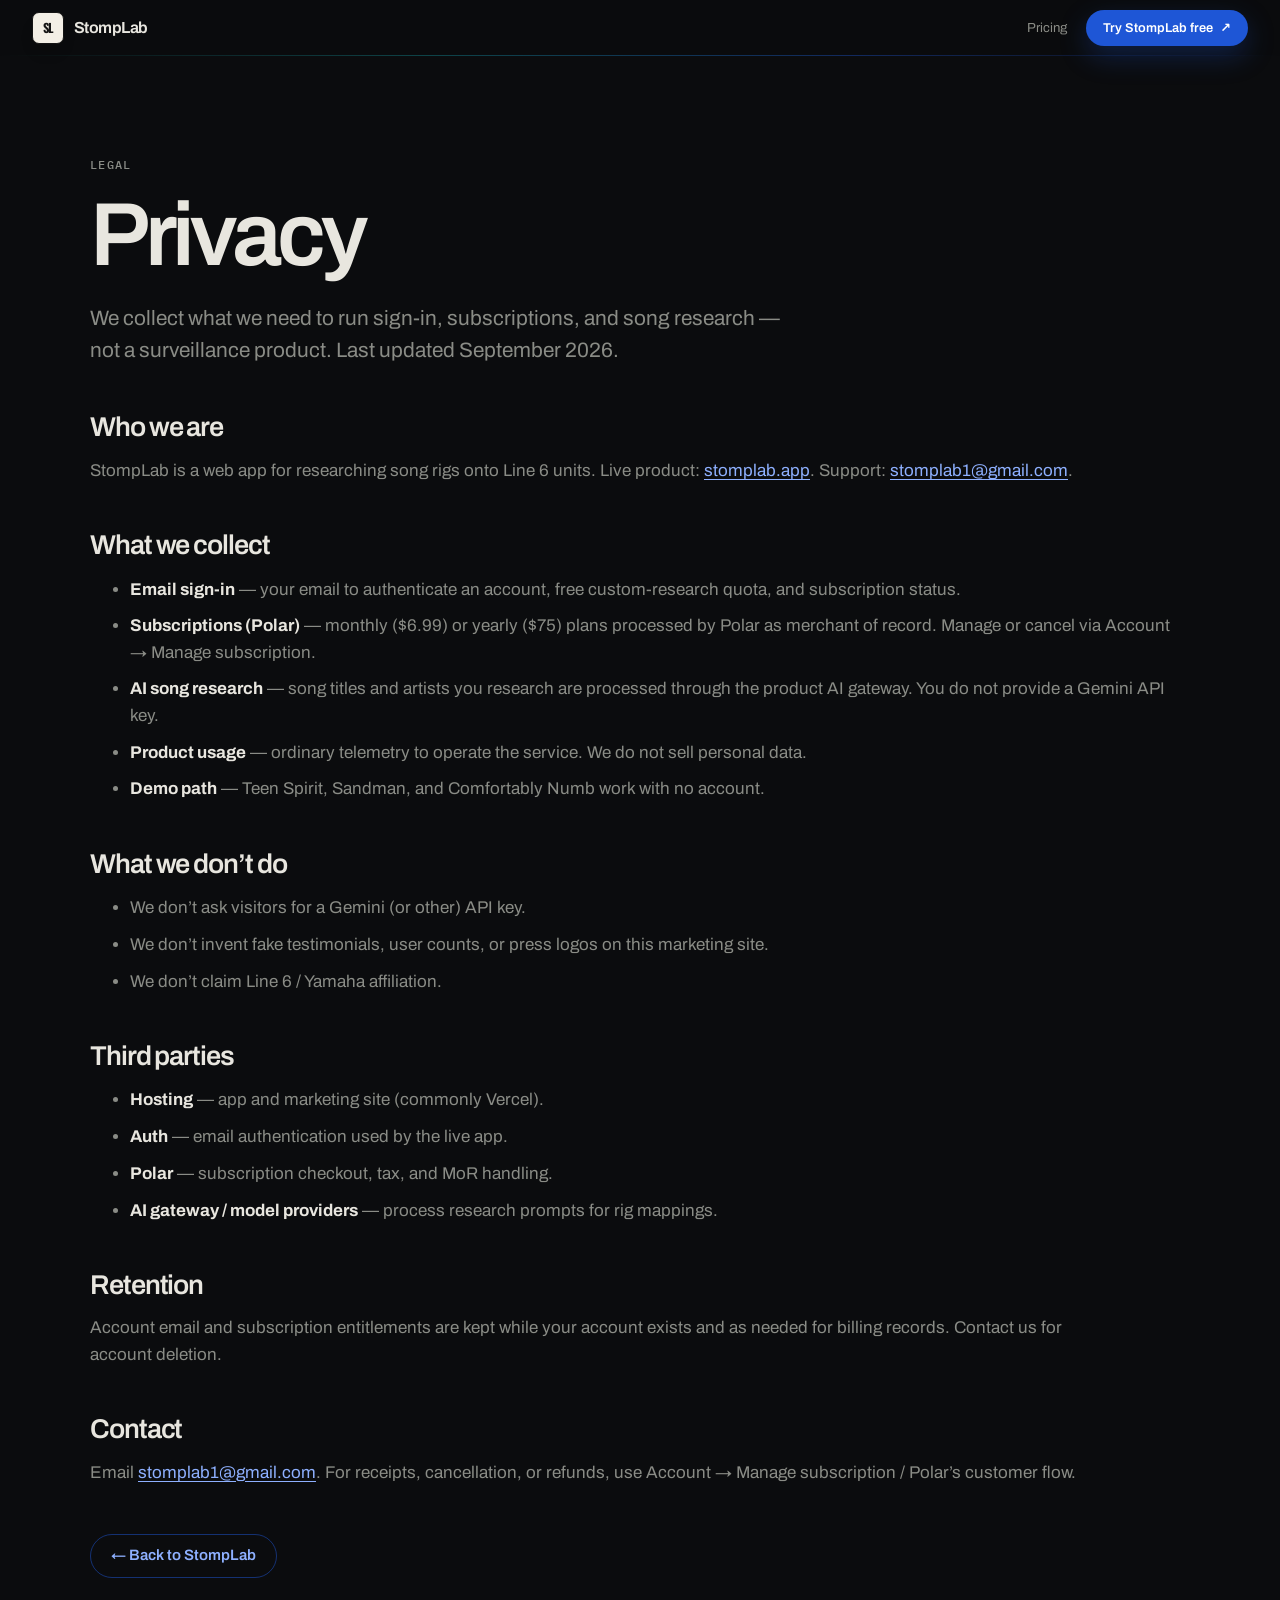
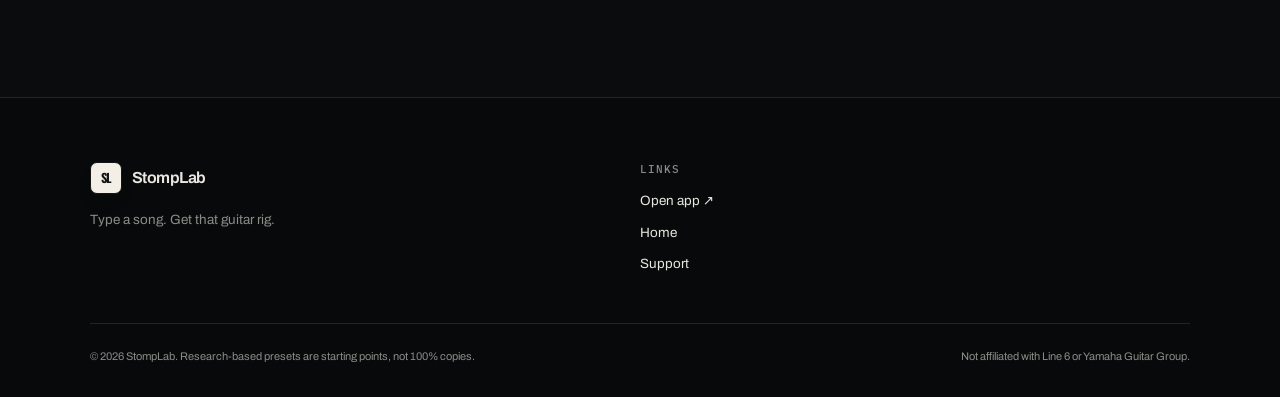
==== commit 09adbc89: "Dark marketing site with app-matched SL mark and product visuals Default charcoal theme, cream SL st" ====
--- a/privacy.html
+++ b/privacy.html
@@ -4,7 +4,7 @@
 <meta charset="utf-8"><meta name="viewport" content="width=device-width,initial-scale=1">
 <title>Privacy — StompLab</title>
 <meta name="description" content="How StompLab handles email sign-in, Polar subscriptions, and AI song research.">
-<meta name="theme-color" content="#f3efe6"><link rel="icon" href="favicon.svg" type="image/svg+xml">
+<meta name="theme-color" content="#0b0c0e"><meta name="color-scheme" content="dark"><link rel="icon" href="favicon.svg" type="image/svg+xml">
 <link rel="canonical" href="https://stomplab-site.vercel.app/privacy">
 <link rel="preconnect" href="https://fonts.googleapis.com"><link rel="preconnect" href="https://fonts.gstatic.com" crossorigin>
 <link href="https://fonts.googleapis.com/css2?family=Archivo:wdth,wght@100,400..800&family=IBM+Plex+Mono:wght@400;500&family=Oswald:wght@500;600&display=swap" rel="stylesheet">
--- a/styles.css
+++ b/styles.css
@@ -1,51 +1,345 @@
+/* StompLab marketing — dark default, app-matched mark + product visuals */
 :root{
-  --bg:#f3efe6;--card:#faf7f0;--text:#141414;--muted:#5c5850;--secondary:#e7e1d4;
+  --bg:#0b0c0e;--card:#15171b;--text:#e8e6df;--muted:#8a8c86;--secondary:#1c1f24;
   --primary:#1e56d6;--primary-dark:#1743aa;--pop:#1498a0;--lcd:#7dff9a;
-  --stage:#090b0f;--stage-2:#12151b;--white:#fffdf8;--line:rgba(20,20,20,.13);--line-dark:rgba(255,255,255,.14);
-  --glass:rgba(243,239,230,.82);--font:"Archivo",system-ui,sans-serif;--mono:"IBM Plex Mono",ui-monospace,monospace;--accent:"Oswald","Arial Narrow",sans-serif;
+  --cream:#f3efe6;--cream-card:#faf7f0;--ink:#141414;
+  --stage:#090b0f;--stage-2:#12151b;--white:#fffdf8;
+  --line:rgba(232,230,223,.12);--line-strong:rgba(232,230,223,.18);
+  --glass:rgba(11,12,14,.72);--mark:#f3efe6;--mark-fg:#141414;
+  --font:"Archivo",system-ui,sans-serif;--mono:"IBM Plex Mono",ui-monospace,monospace;--accent:"Oswald","Arial Narrow",sans-serif;
   --content:68.75rem;--wide:87rem;--gutter:clamp(1.25rem,3.2vw,3rem);--nav-h:3.5rem;--section:clamp(6rem,11vw,10rem);
   --hero:clamp(3.5rem,8vw,7.5rem);--display:clamp(2.75rem,6vw,5.75rem);--h2:clamp(2.15rem,4.3vw,4rem);--h3:clamp(1.45rem,2.5vw,2.45rem);
-  --ease:cubic-bezier(.16,1,.3,1);--shadow:0 24px 70px rgba(20,20,20,.10);--shadow-sticker:0 10px 25px rgba(20,20,20,.13);
-}
-*{box-sizing:border-box}html{scroll-behavior:smooth;scroll-padding-top:calc(var(--nav-h) + 1rem)}body{margin:0;background:var(--bg);color:var(--text);font:400 1.0625rem/1.55 var(--font);-webkit-font-smoothing:antialiased;overflow-x:hidden}body.nav-open{overflow:hidden}a{color:inherit;text-underline-offset:.2em}button{font:inherit}img,svg{display:block;max-width:100%}code{font-family:var(--mono);font-size:.85em;background:var(--secondary);padding:.12em .38em;border-radius:.35rem}.wrap{width:min(calc(100% - 2*var(--gutter)),var(--content));margin-inline:auto}.wide-wrap{width:min(calc(100% - 2*var(--gutter)),var(--wide));margin-inline:auto}.skip-link{position:fixed;z-index:1000;left:1rem;top:-5rem;background:var(--text);color:var(--white);padding:.7rem 1rem;border-radius:.6rem}.skip-link:focus{top:1rem}.kicker,.card-kicker,.ui-label,.step-kicker{font-family:var(--mono);font-size:.75rem;line-height:1.2;letter-spacing:.11em;text-transform:uppercase;font-weight:500}.kicker{color:var(--primary);margin:0 0 1.25rem}.reveal{opacity:0;transform:translateY(24px);filter:blur(5px);transition:opacity 640ms var(--ease),transform 640ms var(--ease),filter 640ms var(--ease)}.reveal.is-in{opacity:1;transform:none;filter:none}h1,h2,h3,p{margin-top:0}h1,h2,h3{font-family:var(--font);font-weight:600;text-wrap:balance;letter-spacing:-.04em}p{ text-wrap:pretty}h2{font-size:var(--h2);line-height:1.01}h3{font-size:var(--h3);line-height:1.08}.section-intro{max-width:52rem;margin-bottom:clamp(3rem,6vw,5.5rem)}.section-intro h2{margin:0}.section-intro>p:last-child{max-width:40rem;color:var(--muted);font-size:1.12rem;margin:1.25rem 0 0}.section-intro.centered{text-align:center;margin-inline:auto}.section-intro.centered>p:last-child{margin-inline:auto}
-
-/* navigation */
-.site-header{height:var(--nav-h);position:sticky;top:0;z-index:100;background:rgba(243,239,230,.34);transition:background .32s,box-shadow .32s}.site-header::after{content:"";position:absolute;left:0;right:0;bottom:0;height:1px;background:linear-gradient(90deg,transparent,var(--pop),var(--primary),transparent);opacity:.48}.site-header.is-scrolled{background:var(--glass);box-shadow:0 1px 0 var(--line),0 8px 30px rgba(20,20,20,.06);backdrop-filter:saturate(180%) blur(20px);-webkit-backdrop-filter:saturate(180%) blur(20px)}.nav-shell{width:min(calc(100% - 2rem),76rem);height:100%;margin:auto;display:flex;align-items:center;justify-content:space-between;gap:1.5rem}.brand{display:inline-flex;align-items:center;gap:.62rem;text-decoration:none;font-weight:650;letter-spacing:-.03em}.sl-sticker{width:2rem;height:2rem;display:inline-grid;place-items:center;border-radius:22%;background:#fffdf8;border:1px solid rgba(20,20,20,.08);box-shadow:var(--shadow-sticker);font:600 .75rem/1 var(--accent);letter-spacing:.02em}.brand-name{font-size:1rem}.site-nav{display:flex;align-items:center;gap:1.2rem}.site-nav>a:not(.button){font-size:.82rem;text-decoration:none;color:var(--muted);transition:color .18s}.site-nav>a:not(.button):hover{color:var(--text)}.nav-toggle{display:none;border:0;background:transparent;width:2.75rem;height:2.75rem;padding:.8rem;position:relative}.nav-toggle span{position:absolute;left:.75rem;right:.75rem;height:1px;background:var(--text);transition:transform .25s var(--ease);top:1.15rem}.nav-toggle span+span{top:1.62rem}.nav-toggle[aria-expanded=true] span{top:1.38rem;transform:rotate(45deg)}.nav-toggle[aria-expanded=true] span+span{transform:rotate(-45deg)}
-.button{min-height:2.75rem;display:inline-flex;align-items:center;justify-content:center;gap:.45rem;padding:.72rem 1.25rem;border-radius:999px;border:1px solid transparent;text-decoration:none;font-weight:600;font-size:.94rem;line-height:1;transition:transform .22s var(--ease),background .22s,color .22s,box-shadow .22s,border-color .22s}.button:hover{transform:translateY(-2px)}.button:focus-visible,.text-action:focus-visible,a:focus-visible,button:focus-visible{outline:2px solid var(--pop);outline-offset:3px}.button-primary{background:var(--primary);color:white;box-shadow:0 10px 28px rgba(30,86,214,.22)}.button-primary:hover{background:var(--primary-dark);color:white}.button-small{min-height:2.25rem;padding:.55rem 1rem;font-size:.8rem}.button-large{min-height:3.25rem;padding:.9rem 1.45rem;font-size:1rem}.button-outline{border-color:rgba(30,86,214,.38);color:var(--primary);background:transparent}.button-outline:hover{background:rgba(30,86,214,.07);border-color:var(--primary)}.button-light{background:#fff;color:#111}.button-light:hover{background:#eefbff}.button-block{width:100%}.text-action{display:inline-flex;align-items:center;gap:.45rem;color:var(--primary);font-weight:600;text-decoration:none;padding:.8rem .25rem}.text-action:hover span{transform:translateY(2px)}.text-action span{transition:transform .2s}
+  --ease:cubic-bezier(.16,1,.3,1);--shadow:0 24px 70px rgba(0,0,0,.45);--shadow-sticker:0 1px 0 rgba(20,20,20,.18),0 10px 24px -12px rgba(20,20,20,.48);
+  color-scheme:dark;
+}
+*{box-sizing:border-box}
+html{scroll-behavior:smooth;scroll-padding-top:calc(var(--nav-h) + 1rem)}
+body{margin:0;background:var(--bg);color:var(--text);font:400 1.0625rem/1.55 var(--font);-webkit-font-smoothing:antialiased;overflow-x:hidden}
+body.nav-open{overflow:hidden}
+a{color:inherit;text-underline-offset:.2em}button{font:inherit}
+img,svg{display:block;max-width:100%;height:auto}
+code{font-family:var(--mono);font-size:.85em;background:var(--secondary);padding:.12em .38em;border-radius:.35rem;color:#c9c7c0}
+.wrap{width:min(calc(100% - 2*var(--gutter)),var(--content));margin-inline:auto}
+.wide-wrap{width:min(calc(100% - 2*var(--gutter)),var(--wide));margin-inline:auto}
+.skip-link{position:fixed;z-index:1000;left:1rem;top:-5rem;background:var(--cream);color:var(--ink);padding:.7rem 1rem;border-radius:.6rem}
+.skip-link:focus{top:1rem}
+.kicker,.card-kicker,.ui-label{font-family:var(--mono);font-size:.75rem;line-height:1.2;letter-spacing:.11em;text-transform:uppercase;font-weight:500}
+.kicker{color:var(--pop);margin:0 0 1.25rem}
+.reveal{opacity:0;transform:translateY(16px);filter:blur(4px);transition:opacity 560ms var(--ease),transform 560ms var(--ease),filter 560ms var(--ease);will-change:opacity,transform,filter}
+.reveal.is-in{opacity:1;transform:none;filter:none;will-change:auto}
+h1,h2,h3,p{margin-top:0}
+h1,h2,h3{font-family:var(--font);font-weight:600;text-wrap:balance;letter-spacing:-.04em}
+p{text-wrap:pretty}
+h2{font-size:var(--h2);line-height:1.01}
+h3{font-size:var(--h3);line-height:1.08}
+.section-intro{max-width:52rem;margin-bottom:clamp(3rem,6vw,5.5rem)}
+.section-intro h2{margin:0}
+.section-intro>p:last-child{max-width:40rem;color:var(--muted);font-size:1.12rem;margin:1.25rem 0 0}
+.section-intro.centered{text-align:center;margin-inline:auto}
+.section-intro.centered>p:last-child{margin-inline:auto}
+
+/* navigation — frosted dark */
+.site-header{height:var(--nav-h);position:sticky;top:0;z-index:100;background:rgba(11,12,14,.28);transition:background .28s var(--ease),box-shadow .28s var(--ease),backdrop-filter .28s}
+.site-header::after{content:"";position:absolute;left:0;right:0;bottom:0;height:1px;background:linear-gradient(90deg,transparent,var(--pop),var(--primary),transparent);opacity:.4}
+.site-header.is-scrolled{background:var(--glass);box-shadow:0 1px 0 var(--line),0 10px 32px rgba(0,0,0,.28);backdrop-filter:saturate(160%) blur(18px);-webkit-backdrop-filter:saturate(160%) blur(18px)}
+.nav-shell{width:min(calc(100% - 2rem),76rem);height:100%;margin:auto;display:flex;align-items:center;justify-content:space-between;gap:1.5rem}
+.brand{display:inline-flex;align-items:center;gap:.62rem;text-decoration:none;font-weight:650;letter-spacing:-.03em}
+/* Cream SL sticker — exact app mark treatment */
+.sl-sticker{width:2rem;height:2rem;display:inline-grid;place-items:center;border-radius:22%;background:var(--mark);color:var(--mark-fg);border:1.5px solid var(--mark-fg);box-shadow:var(--shadow-sticker);font:700 .78rem/1 var(--accent);letter-spacing:-.08em;text-transform:uppercase}
+.brand-name{font-size:1rem}
+.site-nav{display:flex;align-items:center;gap:1.2rem}
+.site-nav>a:not(.button){font-size:.82rem;text-decoration:none;color:var(--muted);transition:color .18s}
+.site-nav>a:not(.button):hover{color:var(--text)}
+.nav-toggle{display:none;border:0;background:transparent;width:2.75rem;height:2.75rem;padding:.8rem;position:relative}
+.nav-toggle span{position:absolute;left:.75rem;right:.75rem;height:1px;background:var(--text);transition:transform .25s var(--ease);top:1.15rem}
+.nav-toggle span+span{top:1.62rem}
+.nav-toggle[aria-expanded=true] span{top:1.38rem;transform:rotate(45deg)}
+.nav-toggle[aria-expanded=true] span+span{transform:rotate(-45deg)}
+.button{min-height:2.75rem;display:inline-flex;align-items:center;justify-content:center;gap:.45rem;padding:.72rem 1.25rem;border-radius:999px;border:1px solid transparent;text-decoration:none;font-weight:600;font-size:.94rem;line-height:1;transition:transform .2s var(--ease),background .2s,color .2s,box-shadow .2s,border-color .2s}
+.button:hover{transform:translateY(-1px)}
+.button:focus-visible,.text-action:focus-visible,a:focus-visible,button:focus-visible{outline:2px solid var(--pop);outline-offset:3px}
+.button-primary{background:var(--primary);color:white;box-shadow:0 10px 28px rgba(30,86,214,.28)}
+.button-primary:hover{background:var(--primary-dark);color:white}
+.button-small{min-height:2.25rem;padding:.55rem 1rem;font-size:.8rem}
+.button-large{min-height:3.25rem;padding:.9rem 1.45rem;font-size:1rem}
+.button-outline{border-color:rgba(30,86,214,.5);color:#8eb0ff;background:transparent}
+.button-outline:hover{background:rgba(30,86,214,.12);border-color:var(--primary)}
+.button-light{background:var(--cream);color:var(--ink)}
+.button-light:hover{background:#fff}
+.button-block{width:100%}
+.text-action{display:inline-flex;align-items:center;gap:.45rem;color:#8eb0ff;font-weight:600;text-decoration:none;padding:.8rem .25rem}
+.text-action:hover span{transform:translateY(2px)}
+.text-action span{transition:transform .2s}
 
 /* hero */
-.hero{position:relative;min-height:calc(100vh - var(--nav-h));padding:clamp(4.5rem,9vw,8.5rem) 0 5rem;overflow:hidden}.sl-hero-wash{background:radial-gradient(circle at 16% 8%,rgba(20,152,160,.30),transparent 33%),radial-gradient(circle at 82% 18%,rgba(30,86,214,.30),transparent 36%),linear-gradient(180deg,#f6f3eb 0%,var(--bg) 82%)}.hero-orb{position:absolute;border-radius:50%;filter:blur(70px);opacity:.28;pointer-events:none;will-change:transform}.orb-one{width:28rem;height:28rem;background:var(--pop);left:-10rem;top:8rem}.orb-two{width:34rem;height:34rem;background:var(--primary);right:-14rem;top:-8rem}.hero-inner{position:relative;z-index:1;text-align:center}.hero h1{font-size:var(--hero);line-height:.92;letter-spacing:-.06em;margin:0 auto;max-width:12ch}.hero h1 span{color:var(--primary)}.hero-lede{font-size:clamp(1.15rem,2vw,1.55rem);line-height:1.4;letter-spacing:-.018em;color:var(--muted);max-width:43rem;margin:2rem auto 0}.hero-actions{display:flex;justify-content:center;align-items:center;gap:1rem;margin-top:2rem}.microtrust{display:flex;align-items:center;justify-content:center;gap:.55rem;color:var(--muted);font-size:.82rem;margin:1.15rem auto 0}.status-dot{width:.48rem;height:.48rem;border-radius:50%;background:var(--pop);box-shadow:0 0 0 4px rgba(20,152,160,.12)}
-.hero-product{margin:clamp(4rem,8vw,7rem) auto 0;text-align:left;background:rgba(250,247,240,.92);border:1px solid rgba(20,20,20,.11);border-radius:1.75rem;box-shadow:0 40px 100px rgba(30,86,214,.13),0 20px 50px rgba(20,20,20,.08);overflow:hidden;max-width:68rem}.app-bar{height:3.25rem;padding:0 1.2rem;display:flex;align-items:center;justify-content:space-between;border-bottom:1px solid var(--line);background:rgba(255,253,248,.85);font-size:.77rem}.app-brand,.app-context{display:flex;align-items:center;gap:.65rem}.mini-sticker{width:1.6rem;height:1.6rem;background:white;border:1px solid var(--line);border-radius:.38rem;display:grid;place-items:center;font:600 .58rem var(--accent)}.app-context{font-family:var(--mono);color:var(--muted)}.app-live{color:var(--pop);background:rgba(20,152,160,.09);border:1px solid rgba(20,152,160,.2);padding:.25rem .55rem;border-radius:999px}.product-workspace{display:grid;grid-template-columns:1fr 1.12fr;gap:1.4rem;padding:clamp(1.2rem,3.2vw,2.4rem);background:linear-gradient(135deg,rgba(20,152,160,.05),transparent 45%)}.song-panel{padding:.6rem}.song-panel .ui-label{color:var(--primary);margin-bottom:1.1rem}.song-panel h2{font-size:clamp(1.65rem,3vw,2.7rem);margin:0 0 .35rem;max-width:13ch}.artist{color:var(--muted);margin:0 0 2.3rem}.signal-chain{display:flex;flex-wrap:wrap;align-items:center;gap:.45rem;font-family:var(--mono);font-size:.67rem}.signal-chain span{padding:.48rem .6rem;background:white;border:1px solid var(--line);border-radius:.5rem}.signal-chain i{font-style:normal;color:var(--primary)}.confidence-row{display:flex;justify-content:space-between;gap:1rem;border-top:1px solid var(--line);margin-top:2rem;padding-top:1rem;font-size:.72rem;color:var(--muted)}.confidence-row strong{color:var(--pop);font-weight:600}.stomp-device{background:linear-gradient(145deg,#20242b,#0c0f14);border-radius:1.25rem;padding:1.2rem;box-shadow:0 20px 35px rgba(0,0,0,.26),inset 0 1px rgba(255,255,255,.08);color:white;transform:perspective(900px) rotateY(-2deg)}.device-topline{display:flex;justify-content:space-between;font:500 .6rem var(--mono);letter-spacing:.1em;color:#aab0ba;margin-bottom:.8rem}.lcd-screen{background:#06100b;color:var(--lcd);border:1px solid rgba(125,255,154,.3);border-radius:.65rem;padding:1rem;box-shadow:inset 0 0 25px rgba(125,255,154,.08)}.lcd-head{display:flex;justify-content:space-between;font:500 .54rem var(--mono);opacity:.55}.lcd-screen>strong{display:block;font:500 clamp(1.2rem,2.6vw,2rem)/1.2 var(--mono);margin:.65rem 0 1rem}.lcd-chain{display:grid;grid-template-columns:repeat(4,1fr);gap:.35rem}.lcd-chain span{font:.48rem var(--mono);text-align:center;padding:.35rem .2rem;border:1px solid rgba(125,255,154,.22);border-radius:.2rem}.footswitch-row{display:grid;grid-template-columns:repeat(3,1fr);gap:.75rem;margin-top:1rem}.footswitch-row div{text-align:center;display:grid;justify-items:center;font:500 .55rem var(--mono);color:#aab0ba}.footswitch-row b{width:2rem;height:2rem;border-radius:50%;background:radial-gradient(circle,#bdc2c8 20%,#555c64 23%,#1c2025 53%);border:1px solid #69717b;margin-bottom:.3rem}.footswitch-row em{font-style:normal;color:#fff}.footswitch-row .active b{box-shadow:0 0 0 3px var(--pop),0 0 18px rgba(20,152,160,.7)}.product-footer{min-height:3.1rem;padding:.8rem 1.4rem;display:flex;justify-content:center;gap:2.2rem;border-top:1px solid var(--line);font:500 .66rem var(--mono);text-transform:uppercase;letter-spacing:.06em;color:var(--muted)}
+.hero{position:relative;min-height:calc(100vh - var(--nav-h));padding:clamp(4.5rem,9vw,8.5rem) 0 5rem;overflow:hidden}
+.sl-hero-wash{background:radial-gradient(circle at 16% 8%,rgba(20,152,160,.22),transparent 33%),radial-gradient(circle at 82% 18%,rgba(30,86,214,.28),transparent 36%),linear-gradient(180deg,#101217 0%,var(--bg) 82%)}
+.hero-orb{position:absolute;border-radius:50%;filter:blur(70px);opacity:.22;pointer-events:none;will-change:transform}
+.orb-one{width:28rem;height:28rem;background:var(--pop);left:-10rem;top:8rem}
+.orb-two{width:34rem;height:34rem;background:var(--primary);right:-14rem;top:-8rem}
+.hero-inner{position:relative;z-index:1;text-align:center}
+.hero h1{font-size:var(--hero);line-height:.92;letter-spacing:-.06em;margin:0 auto;max-width:12ch}
+.hero h1 span{color:#7aa2ff}
+.hero-lede{font-size:clamp(1.15rem,2vw,1.55rem);line-height:1.4;letter-spacing:-.018em;color:var(--muted);max-width:43rem;margin:2rem auto 0}
+.hero-actions{display:flex;justify-content:center;align-items:center;gap:1rem;margin-top:2rem}
+.microtrust{display:flex;align-items:center;justify-content:center;gap:.55rem;color:var(--muted);font-size:.82rem;margin:1.15rem auto 0}
+.status-dot{width:.48rem;height:.48rem;border-radius:50%;background:var(--pop);box-shadow:0 0 0 4px rgba(20,152,160,.18)}
+
+/* Product frame — cream app chrome (live app) on dark page */
+.hero-product{margin:clamp(4rem,8vw,7rem) auto 0;text-align:left;background:var(--cream-card);border:1px solid rgba(20,20,20,.14);border-radius:1.75rem;box-shadow:0 40px 100px rgba(0,0,0,.45),0 0 0 1px rgba(30,86,214,.18);overflow:hidden;max-width:68rem;color:var(--ink)}
+.app-bar{height:3.25rem;padding:0 1.2rem;display:flex;align-items:center;justify-content:space-between;border-bottom:1px solid rgba(20,20,20,.1);background:rgba(255,253,248,.92);font-size:.77rem;color:var(--ink)}
+.app-brand,.app-context{display:flex;align-items:center;gap:.65rem}
+.app-brand span:last-child{font-family:var(--accent);font-weight:600;letter-spacing:.16em;font-size:.72rem;text-transform:uppercase}
+.mini-sticker{width:1.55rem;height:1.55rem;font-size:.62rem;box-shadow:none}
+.app-context{font-family:var(--mono);color:#5c5850}
+.app-live{color:#0d6e74;background:rgba(20,152,160,.1);border:1px solid rgba(20,152,160,.28);padding:.25rem .55rem;border-radius:999px}
+.product-workspace{display:grid;grid-template-columns:1fr 1.05fr;gap:1rem;padding:clamp(1rem,2.8vw,1.75rem);background:linear-gradient(135deg,rgba(20,152,160,.06),transparent 45%),var(--cream)}
+.shot-panel,.device-panel{margin:0;border-radius:1rem;overflow:hidden;border:1px solid rgba(20,20,20,.1);background:#fff}
+.shot-panel img,.device-panel img{width:100%;height:auto;display:block}
+.device-panel{background:#0b0c0e;border-color:#2c3036}
+.product-footer{min-height:3.1rem;padding:.8rem 1.4rem;display:flex;justify-content:center;gap:2.2rem;border-top:1px solid rgba(20,20,20,.1);font:500 .66rem var(--mono);text-transform:uppercase;letter-spacing:.06em;color:#5c5850;background:var(--cream-card)}
 
 /* facts */
-.fact-strip{padding:3.5rem 0;border-top:1px solid var(--line);border-bottom:1px solid var(--line);background:var(--card)}.facts{display:grid;grid-template-columns:repeat(4,1fr);gap:1rem}.facts div{display:flex;flex-direction:column;align-items:center;text-align:center}.facts strong{font-size:clamp(2rem,4vw,3.8rem);line-height:1;letter-spacing:-.06em;color:var(--primary)}.facts span{color:var(--muted);font-size:.78rem;margin-top:.7rem}
+.fact-strip{padding:3.5rem 0;border-top:1px solid var(--line);border-bottom:1px solid var(--line);background:var(--card)}
+.facts{display:grid;grid-template-columns:repeat(4,1fr);gap:1rem}
+.facts div{display:flex;flex-direction:column;align-items:center;text-align:center}
+.facts strong{font-size:clamp(2rem,4vw,3.8rem);line-height:1;letter-spacing:-.06em;color:#7aa2ff}
+.facts span{color:var(--muted);font-size:.78rem;margin-top:.7rem}
 
 /* sticky story */
-.chain-story{height:330vh;position:relative;background:var(--secondary)}.chain-sticky{position:sticky;top:var(--nav-h);height:calc(100vh - var(--nav-h));display:grid;align-items:center;overflow:hidden}.chain-layout{display:grid;grid-template-columns:.82fr 1.18fr;gap:clamp(3rem,8vw,8rem);align-items:center}.chain-copy>h2{font-size:clamp(2.4rem,5vw,4.8rem);margin:0 0 2rem}.chain-steps{display:grid;grid-template-columns:1fr 1fr;gap:.85rem}.chain-step{opacity:.3;transition:opacity .45s var(--ease),transform .45s var(--ease);padding:.8rem 0;border-top:1px solid rgba(20,20,20,.16)}.chain-step.is-active{opacity:1;transform:translateX(.4rem)}.chain-step>span{font:500 .65rem var(--mono);color:var(--primary)}.chain-step h3{font-size:1.05rem;letter-spacing:-.025em;margin:.35rem 0}.chain-step p{font-size:.82rem;line-height:1.45;color:var(--muted);margin:0}.chain-frame{padding:clamp(1rem,3vw,2.5rem);border-radius:1.75rem;background:linear-gradient(145deg,#252a33,#090b0f);box-shadow:0 35px 70px rgba(20,20,20,.27);transform:scale(var(--story-scale,.94));transition:transform .1s linear}.chain-screen{min-height:22rem;border-radius:.9rem;background:#06100b;border:1px solid rgba(125,255,154,.34);padding:clamp(1.5rem,4vw,3rem);color:var(--lcd);display:flex;flex-direction:column;justify-content:center;box-shadow:inset 0 0 50px rgba(125,255,154,.08)}.chain-screen-top{display:flex;justify-content:space-between;font:500 .64rem var(--mono);letter-spacing:.1em;opacity:.6}.chain-screen>strong{font:500 clamp(2rem,5vw,4.5rem)/1 var(--mono);letter-spacing:-.06em;margin:2.5rem 0 .8rem}.chain-screen>p{font-family:var(--mono);font-size:.8rem;opacity:.65}.chain-blocks{display:grid;grid-template-columns:repeat(6,1fr);gap:.5rem;margin-top:2.2rem}.chain-blocks span{text-align:center;padding:.6rem .2rem;border:1px solid rgba(125,255,154,.18);border-radius:.3rem;font:.58rem var(--mono);opacity:.25;transition:opacity .4s,background .4s}.chain-blocks span.active{opacity:1;background:rgba(125,255,154,.12)}.chain-progress{height:3px;background:rgba(255,255,255,.1);margin:1.25rem .5rem 0;border-radius:2px;overflow:hidden}.chain-progress i{display:block;width:calc(var(--story-progress,0)*100%);height:100%;background:linear-gradient(90deg,var(--pop),var(--primary))}
+.chain-story{height:300vh;position:relative;background:var(--secondary)}
+.chain-sticky{position:sticky;top:var(--nav-h);height:calc(100vh - var(--nav-h));display:grid;align-items:center;overflow:hidden}
+.chain-layout{display:grid;grid-template-columns:.82fr 1.18fr;gap:clamp(3rem,8vw,8rem);align-items:center}
+.chain-copy>h2{font-size:clamp(2.4rem,5vw,4.8rem);margin:0 0 2rem}
+.chain-steps{display:grid;grid-template-columns:1fr 1fr;gap:.85rem}
+.chain-step{opacity:.28;transition:opacity .4s var(--ease),transform .4s var(--ease);padding:.8rem 0;border-top:1px solid var(--line)}
+.chain-step.is-active{opacity:1;transform:translateX(.35rem)}
+.chain-step>span{font:500 .65rem var(--mono);color:var(--pop)}
+.chain-step h3{font-size:1.05rem;letter-spacing:-.025em;margin:.35rem 0}
+.chain-step p{font-size:.82rem;line-height:1.45;color:var(--muted);margin:0}
+.chain-frame{padding:clamp(1rem,3vw,2.5rem);border-radius:1.75rem;background:linear-gradient(180deg,#1c1e22 0%,#121416 48%,#0b0c0e 100%);border:1px solid #2c3036;box-shadow:inset 0 1px 0 rgba(255,255,255,.08),0 35px 70px rgba(0,0,0,.45);transform:scale(var(--story-scale,.96));transition:transform .08s linear}
+.chain-screen{min-height:20rem;border-radius:.35rem;background:#07090c;border:1px solid #000;padding:clamp(1.4rem,3.5vw,2.6rem);color:#e8e6df;display:flex;flex-direction:column;justify-content:center;box-shadow:inset 0 0 0 1px #1a221c,0 0 0 3px #0a0c0e,0 0 0 4px #2c3036;font-family:var(--mono)}
+.chain-screen-top{display:flex;justify-content:space-between;font:500 .64rem var(--mono);letter-spacing:.1em;color:#7a7e78}
+.chain-screen>strong{font:500 clamp(1.8rem,4.5vw,3.6rem)/1 var(--mono);letter-spacing:-.04em;margin:2rem 0 .8rem;color:#e8e6df}
+.chain-screen>p{font-family:var(--mono);font-size:.8rem;color:#8a8c86;margin:0}
+.chain-blocks{display:grid;grid-template-columns:repeat(6,1fr);gap:.45rem;margin-top:2rem}
+.lcd-chip{display:flex;flex-direction:column;overflow:hidden;border-radius:2px;border:1px solid #000;background:#14181c;opacity:.28;transition:opacity .35s var(--ease),border-color .35s;min-height:2.4rem}
+.lcd-chip i{display:block;height:3px;background:var(--chip,#9aa3ad)}
+.lcd-chip b{flex:1;display:grid;place-items:center;font:600 .55rem/1 var(--mono);letter-spacing:.04em;color:#f4f4f5}
+.lcd-chip.active{opacity:1;border-color:rgba(255,255,255,.55)}
+.chain-progress{height:3px;background:rgba(255,255,255,.08);margin:1.25rem .5rem 0;border-radius:2px;overflow:hidden}
+.chain-progress i{display:block;width:calc(var(--story-progress,0)*100%);height:100%;background:linear-gradient(90deg,var(--pop),var(--primary));transition:width .05s linear}
 
 /* bento */
-.features-section{padding:var(--section) 0;background:var(--bg)}.bento-grid{display:grid;grid-template-columns:repeat(12,1fr);gap:1.25rem}.bento-card{background:var(--card);border:1px solid rgba(20,20,20,.07);border-radius:1.75rem;padding:clamp(1.6rem,3vw,2.7rem);overflow:hidden;min-height:20rem;box-shadow:0 6px 30px rgba(20,20,20,.025);transition:transform .32s var(--ease),box-shadow .32s}.bento-card:hover{transform:translateY(-4px);box-shadow:var(--shadow)}.bento-card .card-kicker{color:var(--primary);margin-bottom:1rem}.bento-card h3{margin:0 0 1rem}.bento-card p:last-child{color:var(--muted);max-width:35rem}.bento-stage{grid-column:span 7;background:#0d1015;color:white;min-height:33rem;display:grid;grid-template-columns:1fr .9fr;gap:2rem;align-items:center}.bento-stage .card-kicker{color:#7ee9f0}.bento-stage p:last-child{color:#aeb4bd}.mini-chassis{background:linear-gradient(150deg,#353b45,#11141a);border-radius:1rem;padding:1rem;box-shadow:0 25px 40px rgba(0,0,0,.35);transform:rotate(2deg)}.mini-lcd{min-height:13rem;background:#06100b;border:1px solid rgba(125,255,154,.25);color:var(--lcd);border-radius:.55rem;padding:1rem;font-family:var(--mono);display:flex;flex-direction:column;justify-content:center}.mini-lcd small{font-size:.55rem;opacity:.5}.mini-lcd strong{font-size:1.2rem;margin:.6rem 0}.mini-lcd span{font-size:.57rem;opacity:.6}.mini-switches{display:flex;justify-content:space-around;margin-top:1rem}.mini-switches i{width:1.6rem;height:1.6rem;border-radius:50%;background:#262c33;border:4px solid #707781}.mini-switches i.lit{box-shadow:0 0 0 3px var(--pop),0 0 14px var(--pop)}.bento-units{grid-column:span 5;background:linear-gradient(150deg,rgba(30,86,214,.12),rgba(20,152,160,.08)),var(--card);min-height:33rem}.unit-list{display:grid;margin-top:2.2rem}.unit-list span{display:flex;justify-content:space-between;align-items:center;gap:1rem;padding:1rem 0;border-top:1px solid var(--line)}.unit-list b{font-size:.9rem}.unit-list em{font:400 .63rem var(--mono);color:var(--muted);font-style:normal}.bento-gear{grid-column:span 6;display:grid;grid-template-columns:.8fr 1fr;align-items:center;gap:2rem}.gear-orbit{aspect-ratio:1;position:relative;border:1px solid rgba(30,86,214,.2);border-radius:50%;display:grid;place-items:center;background:radial-gradient(circle,rgba(30,86,214,.16),transparent 67%)}.gear-orbit::before{content:"";position:absolute;inset:20%;border:1px dashed rgba(20,152,160,.35);border-radius:50%}.gear-orbit b{font-size:clamp(1.6rem,4vw,3.3rem);letter-spacing:-.06em;color:var(--primary)}.gear-orbit span{position:absolute;font:500 .52rem var(--mono);padding:.35rem;background:var(--card);border:1px solid var(--line);border-radius:.4rem}.gear-orbit span:nth-child(1){top:4%;left:42%}.gear-orbit span:nth-child(2){top:43%;right:2%}.gear-orbit span:nth-child(3){bottom:5%;left:43%}.gear-orbit span:nth-child(4){top:43%;left:1%}.bento-simple{grid-column:span 3}.icon-box{width:3rem;height:3rem;border-radius:.9rem;display:grid;place-items:center;background:var(--primary);color:white;font-size:1.5rem;margin-bottom:2rem}.icon-gateway{background:var(--pop)}.bento-wide{grid-column:span 6;background:var(--primary);color:#fff;display:flex;justify-content:space-between;align-items:end;gap:2rem}.bento-wide .card-kicker{color:#b9f8ff}.bento-wide p:last-child{color:rgba(255,255,255,.75)}.text-link{white-space:nowrap;font-weight:600;color:inherit;text-decoration:none}
+.features-section{padding:var(--section) 0;background:var(--bg)}
+.bento-grid{display:grid;grid-template-columns:repeat(12,1fr);gap:1.25rem}
+.bento-card{background:var(--card);border:1px solid var(--line);border-radius:1.75rem;padding:clamp(1.6rem,3vw,2.7rem);overflow:hidden;min-height:20rem;box-shadow:0 6px 30px rgba(0,0,0,.2);transition:transform .28s var(--ease),box-shadow .28s,border-color .28s}
+.bento-card:hover{transform:translateY(-2px);box-shadow:var(--shadow);border-color:var(--line-strong)}
+.bento-card .card-kicker{color:var(--pop);margin-bottom:1rem}
+.bento-card h3{margin:0 0 1rem}
+.bento-card p:last-child{color:var(--muted);max-width:35rem}
+.bento-stage{grid-column:span 7;background:#0d1015;color:white;min-height:33rem;display:grid;grid-template-columns:1fr .95fr;gap:1.5rem;align-items:center}
+.bento-stage .card-kicker{color:#7ee9f0}
+.bento-stage p:last-child{color:#aeb4bd}
+.mini-device{margin:0;border-radius:1rem;overflow:hidden;border:1px solid #2c3036;background:#0b0c0e;box-shadow:0 25px 40px rgba(0,0,0,.4)}
+.mini-device img{width:100%}
+.bento-units{grid-column:span 5;background:linear-gradient(150deg,rgba(30,86,214,.16),rgba(20,152,160,.08)),var(--card);min-height:33rem}
+.unit-list{display:grid;margin-top:2.2rem}
+.unit-list span{display:flex;justify-content:space-between;align-items:center;gap:1rem;padding:1rem 0;border-top:1px solid var(--line)}
+.unit-list b{font-size:.9rem}
+.unit-list em{font:400 .63rem var(--mono);color:var(--muted);font-style:normal}
+.bento-gear{grid-column:span 6;display:grid;grid-template-columns:.9fr 1fr;align-items:center;gap:1.5rem}
+.gear-shot{margin:0;border-radius:1rem;overflow:hidden;border:1px solid rgba(20,20,20,.12);background:var(--cream)}
+.gear-shot img{width:100%}
+.bento-simple{grid-column:span 3}
+.icon-box{width:3rem;height:3rem;border-radius:.9rem;display:grid;place-items:center;background:var(--primary);color:white;font-size:1.5rem;margin-bottom:2rem}
+.icon-box img{width:1.35rem;height:1.35rem;filter:brightness(0) invert(1)}
+.icon-gateway{background:var(--pop)}
+.bento-wide{grid-column:span 6;background:var(--primary);color:#fff;display:flex;justify-content:space-between;align-items:end;gap:2rem}
+.bento-wide .card-kicker{color:#b9f8ff}
+.bento-wide p:last-child{color:rgba(255,255,255,.75)}
+.text-link{white-space:nowrap;font-weight:600;color:inherit;text-decoration:none}
 
 /* demos */
-.demos-section{padding:var(--section) 0;background:var(--card)}.section-intro-row{max-width:none;display:flex;justify-content:space-between;align-items:end;gap:3rem}.section-intro-row>p{max-width:28rem!important;margin:0!important}.demo-gallery{display:grid;grid-template-columns:repeat(3,1fr);gap:1.25rem}.demo-tile{position:relative;min-height:38rem;border-radius:1.75rem;padding:2rem;color:white;text-decoration:none;display:flex;flex-direction:column;justify-content:space-between;overflow:hidden;transition:transform .32s var(--ease),box-shadow .32s}.demo-tile:hover{transform:translateY(-4px);box-shadow:var(--shadow)}.demo-blue{background:linear-gradient(150deg,#1743aa,#1e56d6 55%,#1498a0)}.demo-ink{background:#111318}.demo-cyan{background:linear-gradient(150deg,#0f737a,#1498a0 55%,#7bd8dc);color:#071719}.track-number{font:500 .65rem var(--mono);opacity:.68}.demo-tile p{font:500 .7rem var(--mono);text-transform:uppercase;letter-spacing:.1em;opacity:.7;margin-bottom:.7rem}.demo-tile h3{font-size:clamp(2rem,3.4vw,3.4rem);margin:0 0 1.5rem}.open-demo{font-size:.9rem;font-weight:600}.waveform{height:13rem;display:flex;align-items:center;justify-content:center;gap:.45rem}.waveform i{width:.28rem;background:#c8fbff;border-radius:1rem}.waveform i:nth-child(1),.waveform i:nth-child(12){height:15%}.waveform i:nth-child(2),.waveform i:nth-child(11){height:35%}.waveform i:nth-child(3),.waveform i:nth-child(10){height:72%}.waveform i:nth-child(4),.waveform i:nth-child(9){height:48%}.waveform i:nth-child(5),.waveform i:nth-child(8){height:92%}.waveform i:nth-child(6),.waveform i:nth-child(7){height:63%}.sandman-art{height:13rem;display:grid;place-items:center;position:relative}.sandman-art span{position:absolute;width:9rem;height:9rem;border:1px solid rgba(125,255,154,.6);transform:rotate(45deg)}.sandman-art span:nth-child(2){width:6rem;height:6rem}.sandman-art span:nth-child(3){width:3rem;height:3rem;background:rgba(125,255,154,.12)}.rings{height:13rem;position:relative;display:grid;place-items:center}.rings i{position:absolute;border:1px solid rgba(7,23,25,.45);border-radius:50%;width:12rem;height:12rem}.rings i:nth-child(2){width:8rem;height:8rem}.rings i:nth-child(3){width:4rem;height:4rem;background:rgba(243,239,230,.4)}
+.demos-section{padding:var(--section) 0;background:var(--card)}
+.section-intro-row{max-width:none;display:flex;justify-content:space-between;align-items:end;gap:3rem}
+.section-intro-row>p{max-width:28rem!important;margin:0!important}
+.demo-gallery{display:grid;grid-template-columns:repeat(3,1fr);gap:1.25rem}
+.demo-tile{position:relative;min-height:38rem;border-radius:1.75rem;padding:2rem;color:white;text-decoration:none;display:flex;flex-direction:column;justify-content:space-between;overflow:hidden;transition:transform .28s var(--ease),box-shadow .28s}
+.demo-tile:hover{transform:translateY(-2px);box-shadow:var(--shadow)}
+.demo-blue{background:linear-gradient(150deg,#1743aa,#1e56d6 55%,#1498a0)}
+.demo-ink{background:#111318;border:1px solid var(--line)}
+.demo-cyan{background:linear-gradient(150deg,#0f737a,#1498a0 55%,#7bd8dc);color:#071719}
+.track-number{font:500 .65rem var(--mono);opacity:.68}
+.demo-tile p{font:500 .7rem var(--mono);text-transform:uppercase;letter-spacing:.1em;opacity:.7;margin-bottom:.7rem}
+.demo-tile h3{font-size:clamp(2rem,3.4vw,3.4rem);margin:0 0 1.5rem}
+.open-demo{font-size:.9rem;font-weight:600}
+.waveform{height:13rem;display:flex;align-items:center;justify-content:center;gap:.45rem}
+.waveform i{width:.28rem;background:#c8fbff;border-radius:1rem}
+.waveform i:nth-child(1),.waveform i:nth-child(12){height:15%}
+.waveform i:nth-child(2),.waveform i:nth-child(11){height:35%}
+.waveform i:nth-child(3),.waveform i:nth-child(10){height:72%}
+.waveform i:nth-child(4),.waveform i:nth-child(9){height:48%}
+.waveform i:nth-child(5),.waveform i:nth-child(8){height:92%}
+.waveform i:nth-child(6),.waveform i:nth-child(7){height:63%}
+.sandman-art{height:13rem;display:grid;place-items:center;position:relative}
+.sandman-art span{position:absolute;width:9rem;height:9rem;border:1px solid rgba(125,255,154,.6);transform:rotate(45deg)}
+.sandman-art span:nth-child(2){width:6rem;height:6rem}
+.sandman-art span:nth-child(3){width:3rem;height:3rem;background:rgba(125,255,154,.12)}
+.rings{height:13rem;position:relative;display:grid;place-items:center}
+.rings i{position:absolute;border:1px solid rgba(7,23,25,.45);border-radius:50%;width:12rem;height:12rem}
+.rings i:nth-child(2){width:8rem;height:8rem}
+.rings i:nth-child(3){width:4rem;height:4rem;background:rgba(243,239,230,.4)}
 
 /* cinema */
-.cinema-stage{position:relative;background:var(--stage);color:#f4f7fb;padding:var(--section) 0;overflow:hidden}.stage-glow{position:absolute;width:70rem;height:45rem;left:50%;top:50%;transform:translate(-50%,-35%);background:radial-gradient(ellipse,rgba(30,86,214,.26),rgba(20,152,160,.09) 40%,transparent 70%);pointer-events:none}.stage-inner{position:relative}.stage-copy{text-align:center;max-width:56rem;margin:auto}.kicker-light{color:#6ceaf1}.stage-copy h2{font-size:var(--display);margin:0}.stage-copy>p:not(.kicker){max-width:38rem;color:#aeb4bd;margin:1.5rem auto 2rem;font-size:1.18rem}.floor-device{max-width:56rem;margin:6rem auto 2.5rem;background:linear-gradient(145deg,#2b313a,#090b0f);border:1px solid rgba(255,255,255,.08);border-radius:1.7rem;padding:clamp(1.3rem,4vw,3rem);box-shadow:0 50px 100px #000,0 0 80px rgba(30,86,214,.13);transform:perspective(1000px) rotateX(6deg)}.floor-brand{display:flex;justify-content:space-between;color:#aeb4bd;font:500 .62rem var(--mono);letter-spacing:.12em}.floor-screen{margin-top:1rem;background:#06100b;border:1px solid rgba(125,255,154,.28);border-radius:.7rem;padding:1.2rem 1.5rem;color:var(--lcd);box-shadow:inset 0 0 40px rgba(125,255,154,.07)}.screen-meta{display:flex;justify-content:space-between;font:500 .58rem var(--mono);opacity:.5}.floor-screen>strong{display:block;font:500 clamp(1.8rem,4vw,3.4rem)/1 var(--mono);margin:1rem 0 1.4rem}.screen-blocks{display:grid;grid-template-columns:repeat(5,1fr);gap:.6rem}.screen-blocks span{font:.55rem var(--mono);text-align:center;border:1px solid rgba(125,255,154,.2);padding:.5rem;border-radius:.3rem}.floor-knobs{display:flex;justify-content:space-around;padding:1.8rem 0 1.3rem}.floor-knobs i{width:2rem;height:2rem;border-radius:50%;background:radial-gradient(circle at 42% 35%,#7c838d 0 15%,#30353d 20% 55%,#11151a 58%);box-shadow:0 4px 8px #000}.floor-switches{display:grid;grid-template-columns:repeat(3,1fr);gap:1rem}.floor-switches span{display:grid;justify-items:center;gap:.6rem;font:500 .6rem var(--mono);color:#aeb4bd}.floor-switches i{width:3.2rem;height:3.2rem;border-radius:50%;background:radial-gradient(circle,#d2d4d7 12%,#656c76 15%,#24282f 52%);border:1px solid #747b85}.floor-switches .on i{box-shadow:0 0 0 4px var(--pop),0 0 28px rgba(20,152,160,.8)}.stage-note{text-align:center;max-width:44rem;margin:3.5rem auto 0;color:#8c929c;font-size:.83rem}
+.cinema-stage{position:relative;background:var(--stage);color:#f4f7fb;padding:var(--section) 0;overflow:hidden}
+.stage-glow{position:absolute;width:70rem;height:45rem;left:50%;top:50%;transform:translate(-50%,-35%);background:radial-gradient(ellipse,rgba(30,86,214,.26),rgba(20,152,160,.09) 40%,transparent 70%);pointer-events:none}
+.stage-inner{position:relative}
+.stage-copy{text-align:center;max-width:56rem;margin:auto}
+.kicker-light{color:#6ceaf1}
+.stage-copy h2{font-size:var(--display);margin:0}
+.stage-copy>p:not(.kicker){max-width:38rem;color:#aeb4bd;margin:1.5rem auto 2rem;font-size:1.18rem}
+.floor-device{max-width:56rem;margin:5rem auto 2.5rem;border-radius:1.4rem;overflow:hidden;border:1px solid #2c3036;background:linear-gradient(180deg,#1c1e22,#0b0c0e);box-shadow:0 50px 100px #000,0 0 80px rgba(30,86,214,.13);padding:clamp(.8rem,2vw,1.4rem)}
+.floor-device img{width:100%;border-radius:.8rem}
+.stage-note{text-align:center;max-width:44rem;margin:3.5rem auto 0;color:#8c929c;font-size:.83rem}
 
 /* pricing */
-.pricing-section{padding:var(--section) 0;background:var(--bg)}.pricing-shell{display:grid;grid-template-columns:.72fr 1.28fr;gap:1.25rem;align-items:stretch}.free-summary,.pro-card{border-radius:1.75rem;padding:clamp(1.7rem,3.5vw,3rem);background:var(--card);border:1px solid var(--line)}.plan-name{font:500 .75rem var(--mono);letter-spacing:.08em;text-transform:uppercase;color:var(--primary);margin-bottom:1.4rem}.price{display:flex;align-items:baseline;gap:.6rem;margin:0}.price strong{font-size:clamp(3rem,6vw,5.8rem);line-height:.9;letter-spacing:-.07em}.price span{color:var(--muted)}.free-summary h3{font-size:1.55rem;margin:1.7rem 0}.free-summary ul,.pro-card ul{list-style:none;padding:0;margin:1.5rem 0 2rem}.free-summary li,.pro-card li{padding:.65rem 0;border-top:1px solid var(--line);color:var(--muted);font-size:.92rem}.free-summary li::before,.pro-card li::before{content:"✓";color:var(--pop);margin-right:.65rem;font-weight:700}.pro-card{background:linear-gradient(145deg,rgba(30,86,214,.08),rgba(20,152,160,.05)),var(--card);border:1px solid rgba(30,86,214,.28);box-shadow:var(--shadow)}.pro-heading{display:flex;justify-content:space-between;gap:2rem;align-items:start}.pro-heading h3{font-size:clamp(1.7rem,3vw,2.8rem);margin:0}.best-value{display:inline-flex;padding:.35rem .65rem;border-radius:999px;background:var(--primary);color:white;font:500 .62rem var(--mono);text-transform:uppercase;letter-spacing:.08em;margin-bottom:1.1rem}.billing-toggle{display:flex;padding:.25rem;background:var(--secondary);border-radius:999px}.billing-toggle button{border:0;border-radius:999px;padding:.55rem .8rem;background:transparent;color:var(--muted);font-size:.75rem;cursor:pointer}.billing-toggle button.is-active{background:var(--text);color:white}.pro-body{display:grid;grid-template-columns:.8fr 1.2fr;gap:2.5rem;align-items:center;margin:2.5rem 0 1rem}.pro-price>p:last-child{color:var(--muted);font-size:.78rem;margin:.75rem 0 0}.annual-note,.pricing-note{text-align:center;color:var(--muted);font-size:.78rem;margin:1rem 0 0}.pricing-note{max-width:53rem;margin:2rem auto 0}
+.pricing-section{padding:var(--section) 0;background:var(--bg)}
+.pricing-shell{display:grid;grid-template-columns:.72fr 1.28fr;gap:1.25rem;align-items:stretch}
+.free-summary,.pro-card{border-radius:1.75rem;padding:clamp(1.7rem,3.5vw,3rem);background:var(--card);border:1px solid var(--line)}
+.plan-name{font:500 .75rem var(--mono);letter-spacing:.08em;text-transform:uppercase;color:var(--pop);margin-bottom:1.4rem}
+.price{display:flex;align-items:baseline;gap:.6rem;margin:0}
+.price strong{font-size:clamp(3rem,6vw,5.8rem);line-height:.9;letter-spacing:-.07em}
+.price span{color:var(--muted)}
+.free-summary h3{font-size:1.55rem;margin:1.7rem 0}
+.free-summary ul,.pro-card ul{list-style:none;padding:0;margin:1.5rem 0 2rem}
+.free-summary li,.pro-card li{padding:.65rem 0;border-top:1px solid var(--line);color:var(--muted);font-size:.92rem}
+.free-summary li::before,.pro-card li::before{content:"✓";color:var(--pop);margin-right:.65rem;font-weight:700}
+.pro-card{background:linear-gradient(145deg,rgba(30,86,214,.14),rgba(20,152,160,.06)),var(--card);border:1px solid rgba(30,86,214,.35);box-shadow:var(--shadow)}
+.pro-heading{display:flex;justify-content:space-between;gap:2rem;align-items:start}
+.pro-heading h3{font-size:clamp(1.7rem,3vw,2.8rem);margin:0}
+.best-value{display:inline-flex;padding:.35rem .65rem;border-radius:999px;background:var(--primary);color:white;font:500 .62rem var(--mono);text-transform:uppercase;letter-spacing:.08em;margin-bottom:1.1rem}
+.billing-toggle{display:flex;padding:.25rem;background:var(--secondary);border-radius:999px}
+.billing-toggle button{border:0;border-radius:999px;padding:.55rem .8rem;background:transparent;color:var(--muted);font-size:.75rem;cursor:pointer}
+.billing-toggle button.is-active{background:var(--cream);color:var(--ink)}
+.pro-body{display:grid;grid-template-columns:.8fr 1.2fr;gap:2.5rem;align-items:center;margin:2.5rem 0 1rem}
+.pro-price>p:last-child{color:var(--muted);font-size:.78rem;margin:.75rem 0 0}
+.annual-note,.pricing-note{text-align:center;color:var(--muted);font-size:.78rem;margin:1rem 0 0}
+.pricing-note{max-width:53rem;margin:2rem auto 0}
 
 /* faq and final */
-.faq-section{padding:clamp(5rem,8vw,8rem) 0 var(--section);background:var(--card);border-top:1px solid var(--line)}.faq-layout{display:grid;grid-template-columns:.7fr 1.3fr;gap:clamp(3rem,8vw,8rem);align-items:start}.faq-heading{position:sticky;top:calc(var(--nav-h) + 2rem)}.faq-heading h2{margin:0}.faq-heading>p:last-child{color:var(--muted);margin-top:1.5rem}.faq-heading a{color:var(--primary)}.faq-list{border-top:1px solid var(--line)}details{border-bottom:1px solid var(--line)}summary{list-style:none;cursor:pointer;padding:1.45rem 3rem 1.45rem 0;font-weight:600;position:relative}summary::-webkit-details-marker{display:none}summary span::before,summary span::after{content:"";position:absolute;right:.25rem;top:50%;width:1rem;height:1px;background:var(--text);transition:transform .25s}summary span::after{transform:rotate(90deg)}details[open] summary span::after{transform:rotate(0)}details>p{color:var(--muted);max-width:40rem;margin:-.2rem 0 1.5rem;line-height:1.6}.final-band{position:relative;overflow:hidden;padding:var(--section) 0;background:var(--bg)}.final-wash{position:absolute;inset:0;background:radial-gradient(circle at 20% 30%,rgba(20,152,160,.25),transparent 34%),radial-gradient(circle at 80% 50%,rgba(30,86,214,.26),transparent 38%)}.final-content{position:relative;text-align:center}.final-sticker{width:3.7rem;height:3.7rem;font-size:1.15rem;margin:0 auto 2rem}.final-content h2{font-size:var(--display);margin:0}.final-content>p:not(.kicker){font-size:1.15rem;color:var(--muted);margin:1.5rem auto 2rem}.site-footer{background:#eae4d8;border-top:1px solid var(--line);padding:4rem 0 2rem}.footer-main{display:grid;grid-template-columns:2fr 1fr 1fr;gap:3rem}.footer-brand>p{color:var(--muted);font-size:.84rem;margin:1rem 0}.footer-main nav{display:flex;flex-direction:column;align-items:start;gap:.65rem}.footer-main nav p{font:500 .66rem var(--mono);text-transform:uppercase;letter-spacing:.09em;color:var(--muted);margin-bottom:.3rem}.footer-main nav a{font-size:.84rem;text-decoration:none}.footer-main nav a:hover{color:var(--primary)}.footer-bottom{display:flex;justify-content:space-between;gap:2rem;border-top:1px solid var(--line);padding-top:1.5rem;margin-top:3rem;color:var(--muted);font-size:.69rem}.footer-bottom p{max-width:35rem;margin:0}.mobile-cta{display:none}
+.faq-section{padding:clamp(5rem,8vw,8rem) 0 var(--section);background:var(--card);border-top:1px solid var(--line)}
+.faq-layout{display:grid;grid-template-columns:.7fr 1.3fr;gap:clamp(3rem,8vw,8rem);align-items:start}
+.faq-heading{position:sticky;top:calc(var(--nav-h) + 2rem)}
+.faq-heading h2{margin:0}
+.faq-heading>p:last-child{color:var(--muted);margin-top:1.5rem}
+.faq-heading a{color:#8eb0ff}
+.faq-list{border-top:1px solid var(--line)}
+details{border-bottom:1px solid var(--line)}
+summary{list-style:none;cursor:pointer;padding:1.45rem 3rem 1.45rem 0;font-weight:600;position:relative}
+summary::-webkit-details-marker{display:none}
+summary span::before,summary span::after{content:"";position:absolute;right:.25rem;top:50%;width:1rem;height:1px;background:var(--text);transition:transform .25s}
+summary span::after{transform:rotate(90deg)}
+details[open] summary span::after{transform:rotate(0)}
+details>p{color:var(--muted);max-width:40rem;margin:-.2rem 0 1.5rem;line-height:1.6}
+.final-band{position:relative;overflow:hidden;padding:var(--section) 0;background:var(--bg)}
+.final-wash{position:absolute;inset:0;background:radial-gradient(circle at 20% 30%,rgba(20,152,160,.2),transparent 34%),radial-gradient(circle at 80% 50%,rgba(30,86,214,.22),transparent 38%)}
+.final-content{position:relative;text-align:center}
+.final-sticker{width:3.7rem;height:3.7rem;font-size:1.25rem;margin:0 auto 2rem}
+.final-content h2{font-size:var(--display);margin:0}
+.final-content>p:not(.kicker){font-size:1.15rem;color:var(--muted);margin:1.5rem auto 2rem}
+.site-footer{background:#08090b;border-top:1px solid var(--line);padding:4rem 0 2rem}
+.footer-main{display:grid;grid-template-columns:2fr 1fr 1fr;gap:3rem}
+.footer-brand>p{color:var(--muted);font-size:.84rem;margin:1rem 0}
+.footer-main nav{display:flex;flex-direction:column;align-items:start;gap:.65rem}
+.footer-main nav p{font:500 .66rem var(--mono);text-transform:uppercase;letter-spacing:.09em;color:var(--muted);margin-bottom:.3rem}
+.footer-main nav a{font-size:.84rem;text-decoration:none}
+.footer-main nav a:hover{color:#8eb0ff}
+.footer-bottom{display:flex;justify-content:space-between;gap:2rem;border-top:1px solid var(--line);padding-top:1.5rem;margin-top:3rem;color:var(--muted);font-size:.69rem}
+.footer-bottom p{max-width:35rem;margin:0}
+.mobile-cta{display:none}
 
 /* legal */
-.legal-page{padding:clamp(4rem,8vw,7rem) 0}.legal-page h1{font-size:clamp(3rem,7vw,6rem);line-height:.95;letter-spacing:-.055em;margin:0 0 1.5rem}.legal-page .lede{font-size:1.3rem;color:var(--muted);max-width:44rem}.legal-page h2{font-size:1.7rem;margin:3rem 0 1rem}.legal-page p,.legal-page li{color:var(--muted)}.legal-page li{margin:.65rem 0}.legal-page strong{color:var(--text)}
+.legal-page{padding:clamp(4rem,8vw,7rem) 0}
+.legal-page h1{font-size:clamp(3rem,7vw,6rem);line-height:.95;letter-spacing:-.055em;margin:0 0 1.5rem}
+.legal-page .lede{font-size:1.3rem;color:var(--muted);max-width:44rem}
+.legal-page h2{font-size:1.7rem;margin:3rem 0 1rem}
+.legal-page p,.legal-page li{color:var(--muted)}
+.legal-page li{margin:.65rem 0}
+.legal-page strong{color:var(--text)}
+.legal-page a{color:#8eb0ff}
 
 @media(max-width:900px){
-  .site-nav>a:not(.button){display:none}.product-workspace{grid-template-columns:1fr}.song-panel{padding:1rem}.facts{grid-template-columns:1fr 1fr;gap:2rem}.chain-story{height:auto;padding:6rem 0}.chain-sticky{position:relative;top:auto;height:auto}.chain-layout{grid-template-columns:1fr}.chain-steps{grid-template-columns:1fr 1fr}.chain-frame{transform:none}.bento-stage,.bento-units,.bento-gear,.bento-wide{grid-column:span 12}.bento-simple{grid-column:span 6}.demo-gallery{grid-template-columns:1fr;overflow-x:auto;grid-auto-flow:column;grid-auto-columns:min(78vw,30rem);scroll-snap-type:x mandatory;padding-bottom:1rem}.demo-tile{scroll-snap-align:center;min-height:34rem}.pricing-shell{grid-template-columns:1fr}.faq-layout{grid-template-columns:1fr}.faq-heading{position:static}.floor-device{transform:none}
+  .site-nav>a:not(.button){display:none}
+  .product-workspace{grid-template-columns:1fr}
+  .facts{grid-template-columns:1fr 1fr;gap:2rem}
+  .chain-story{height:auto;padding:6rem 0}
+  .chain-sticky{position:relative;top:auto;height:auto}
+  .chain-layout{grid-template-columns:1fr}
+  .chain-steps{grid-template-columns:1fr 1fr}
+  .chain-frame{transform:none}
+  .bento-stage,.bento-units,.bento-gear,.bento-wide{grid-column:span 12}
+  .bento-simple{grid-column:span 6}
+  .demo-gallery{grid-template-columns:1fr;overflow-x:auto;grid-auto-flow:column;grid-auto-columns:min(78vw,30rem);scroll-snap-type:x mandatory;padding-bottom:1rem}
+  .demo-tile{scroll-snap-align:center;min-height:34rem}
+  .pricing-shell{grid-template-columns:1fr}
+  .faq-layout{grid-template-columns:1fr}
+  .faq-heading{position:static}
+  .bento-stage,.bento-gear{grid-template-columns:1fr}
 }
 @media(max-width:700px){
-  :root{--nav-h:3.25rem;--section:6rem}body{font-size:1rem;padding-bottom:4.4rem}.nav-shell{width:calc(100% - 1.5rem)}.brand-name{font-size:.92rem}.nav-toggle{display:block;order:3}.site-nav{position:fixed;top:var(--nav-h);left:0;right:0;display:none;flex-direction:column;align-items:stretch;padding:1rem 1.25rem 1.4rem;background:rgba(243,239,230,.98);border-bottom:1px solid var(--line);box-shadow:0 20px 40px rgba(20,20,20,.1)}.site-nav.is-open{display:flex}.site-nav>a:not(.button){display:flex;min-height:2.8rem;align-items:center;border-bottom:1px solid var(--line)}.site-nav .button{margin-top:.5rem}.hero{padding-top:4.5rem}.hero h1{font-size:clamp(3.2rem,15.5vw,5rem)}.hero-lede{font-size:1.08rem}.hero-actions{flex-direction:column}.microtrust{align-items:flex-start;text-align:left;max-width:20rem}.hero-product{border-radius:1.2rem;margin-top:3.5rem}.product-workspace{padding:.85rem}.song-panel h2{font-size:1.8rem}.signal-chain{gap:.3rem}.confidence-row{flex-direction:column}.stomp-device{padding:.85rem;transform:none}.lcd-chain{grid-template-columns:1fr 1fr}.product-footer{justify-content:flex-start;overflow-x:auto;gap:1.2rem;white-space:nowrap}.facts strong{font-size:2.5rem}.facts span{font-size:.7rem}.chain-steps{grid-template-columns:1fr}.chain-screen{min-height:18rem}.chain-screen>strong{font-size:2rem}.chain-blocks{gap:.25rem}.chain-blocks span{font-size:.45rem}.section-intro-row{display:block}.section-intro-row>p{margin-top:1.5rem!important}.bento-grid{display:block}.bento-card{margin-bottom:1rem;min-height:auto}.bento-stage,.bento-gear{grid-template-columns:1fr}.mini-chassis{margin-top:1rem}.gear-orbit{max-width:14rem;margin:auto}.bento-simple{min-height:18rem}.bento-wide{display:block}.bento-wide .text-link{display:inline-block;margin-top:1rem}.demo-gallery{margin-right:calc(-1*var(--gutter))}.demo-tile{min-height:31rem;padding:1.5rem}.pro-heading{display:block}.billing-toggle{margin-top:1.5rem;width:max-content}.pro-body{grid-template-columns:1fr;gap:.5rem}.price strong{font-size:4rem}.footer-main{grid-template-columns:1fr 1fr}.footer-brand{grid-column:1/-1}.footer-bottom{display:block}.footer-bottom p+p{margin-top:.7rem}.mobile-cta{display:block;position:fixed;z-index:90;left:0;right:0;bottom:0;padding:.65rem 1rem calc(.65rem + env(safe-area-inset-bottom));background:rgba(243,239,230,.92);border-top:1px solid var(--line);backdrop-filter:blur(18px)}.mobile-cta .button{width:100%;min-height:3rem}
-}
-@media(prefers-reduced-motion:reduce){html{scroll-behavior:auto}*,*::before,*::after{animation-duration:.01ms!important;animation-iteration-count:1!important;transition-duration:.01ms!important;scroll-behavior:auto!important}.reveal,.chain-step{opacity:1!important;transform:none!important;filter:none!important}.hero-orb{display:none}.chain-story{height:auto;padding:6rem 0}.chain-sticky{position:relative;top:auto;height:auto}.chain-frame{transform:none!important}}
-@media(prefers-reduced-transparency:reduce){.site-header,.site-header.is-scrolled,.mobile-cta{background:var(--bg);backdrop-filter:none;-webkit-backdrop-filter:none}}
+  :root{--nav-h:3.25rem;--section:6rem}
+  body{font-size:1rem;padding-bottom:4.4rem}
+  .nav-shell{width:calc(100% - 1.5rem)}
+  .brand-name{font-size:.92rem}
+  .nav-toggle{display:block;order:3}
+  .site-nav{position:fixed;top:var(--nav-h);left:0;right:0;display:none;flex-direction:column;align-items:stretch;padding:1rem 1.25rem 1.4rem;background:rgba(11,12,14,.96);border-bottom:1px solid var(--line);box-shadow:0 20px 40px rgba(0,0,0,.35)}
+  .site-nav.is-open{display:flex}
+  .site-nav>a:not(.button){display:flex;min-height:2.8rem;align-items:center;border-bottom:1px solid var(--line)}
+  .site-nav .button{margin-top:.5rem}
+  .hero{padding-top:4.5rem}
+  .hero h1{font-size:clamp(3.2rem,15.5vw,5rem)}
+  .hero-lede{font-size:1.08rem}
+  .hero-actions{flex-direction:column}
+  .microtrust{align-items:flex-start;text-align:left;max-width:20rem}
+  .hero-product{border-radius:1.2rem;margin-top:3.5rem}
+  .product-workspace{padding:.85rem}
+  .product-footer{justify-content:flex-start;overflow-x:auto;gap:1.2rem;white-space:nowrap}
+  .facts strong{font-size:2.5rem}
+  .facts span{font-size:.7rem}
+  .chain-steps{grid-template-columns:1fr}
+  .chain-screen{min-height:16rem}
+  .chain-screen>strong{font-size:1.8rem}
+  .section-intro-row{display:block}
+  .section-intro-row>p{margin-top:1.5rem!important}
+  .bento-grid{display:block}
+  .bento-card{margin-bottom:1rem;min-height:auto}
+  .bento-simple{min-height:18rem}
+  .bento-wide{display:block}
+  .bento-wide .text-link{display:inline-block;margin-top:1rem}
+  .demo-gallery{margin-right:calc(-1*var(--gutter))}
+  .demo-tile{min-height:31rem;padding:1.5rem}
+  .pro-heading{display:block}
+  .billing-toggle{margin-top:1.5rem;width:max-content}
+  .pro-body{grid-template-columns:1fr;gap:.5rem}
+  .price strong{font-size:4rem}
+  .footer-main{grid-template-columns:1fr 1fr}
+  .footer-brand{grid-column:1/-1}
+  .footer-bottom{display:block}
+  .footer-bottom p+p{margin-top:.7rem}
+  .mobile-cta{display:block;position:fixed;z-index:90;left:0;right:0;bottom:0;padding:.65rem 1rem calc(.65rem + env(safe-area-inset-bottom));background:rgba(11,12,14,.9);border-top:1px solid var(--line);backdrop-filter:blur(18px);-webkit-backdrop-filter:blur(18px)}
+  .mobile-cta .button{width:100%;min-height:3rem}
+}
+@media(prefers-reduced-motion:reduce){
+  html{scroll-behavior:auto}
+  *,*::before,*::after{animation-duration:.01ms!important;animation-iteration-count:1!important;transition-duration:.01ms!important;scroll-behavior:auto!important}
+  .reveal,.chain-step{opacity:1!important;transform:none!important;filter:none!important}
+  .hero-orb{display:none}
+  .chain-story{height:auto;padding:6rem 0}
+  .chain-sticky{position:relative;top:auto;height:auto}
+  .chain-frame{transform:none!important}
+  .button:hover,.bento-card:hover,.demo-tile:hover{transform:none}
+}
+@media(prefers-reduced-transparency:reduce){
+  .site-header,.site-header.is-scrolled,.mobile-cta{background:var(--bg);backdrop-filter:none;-webkit-backdrop-filter:none}
+}
